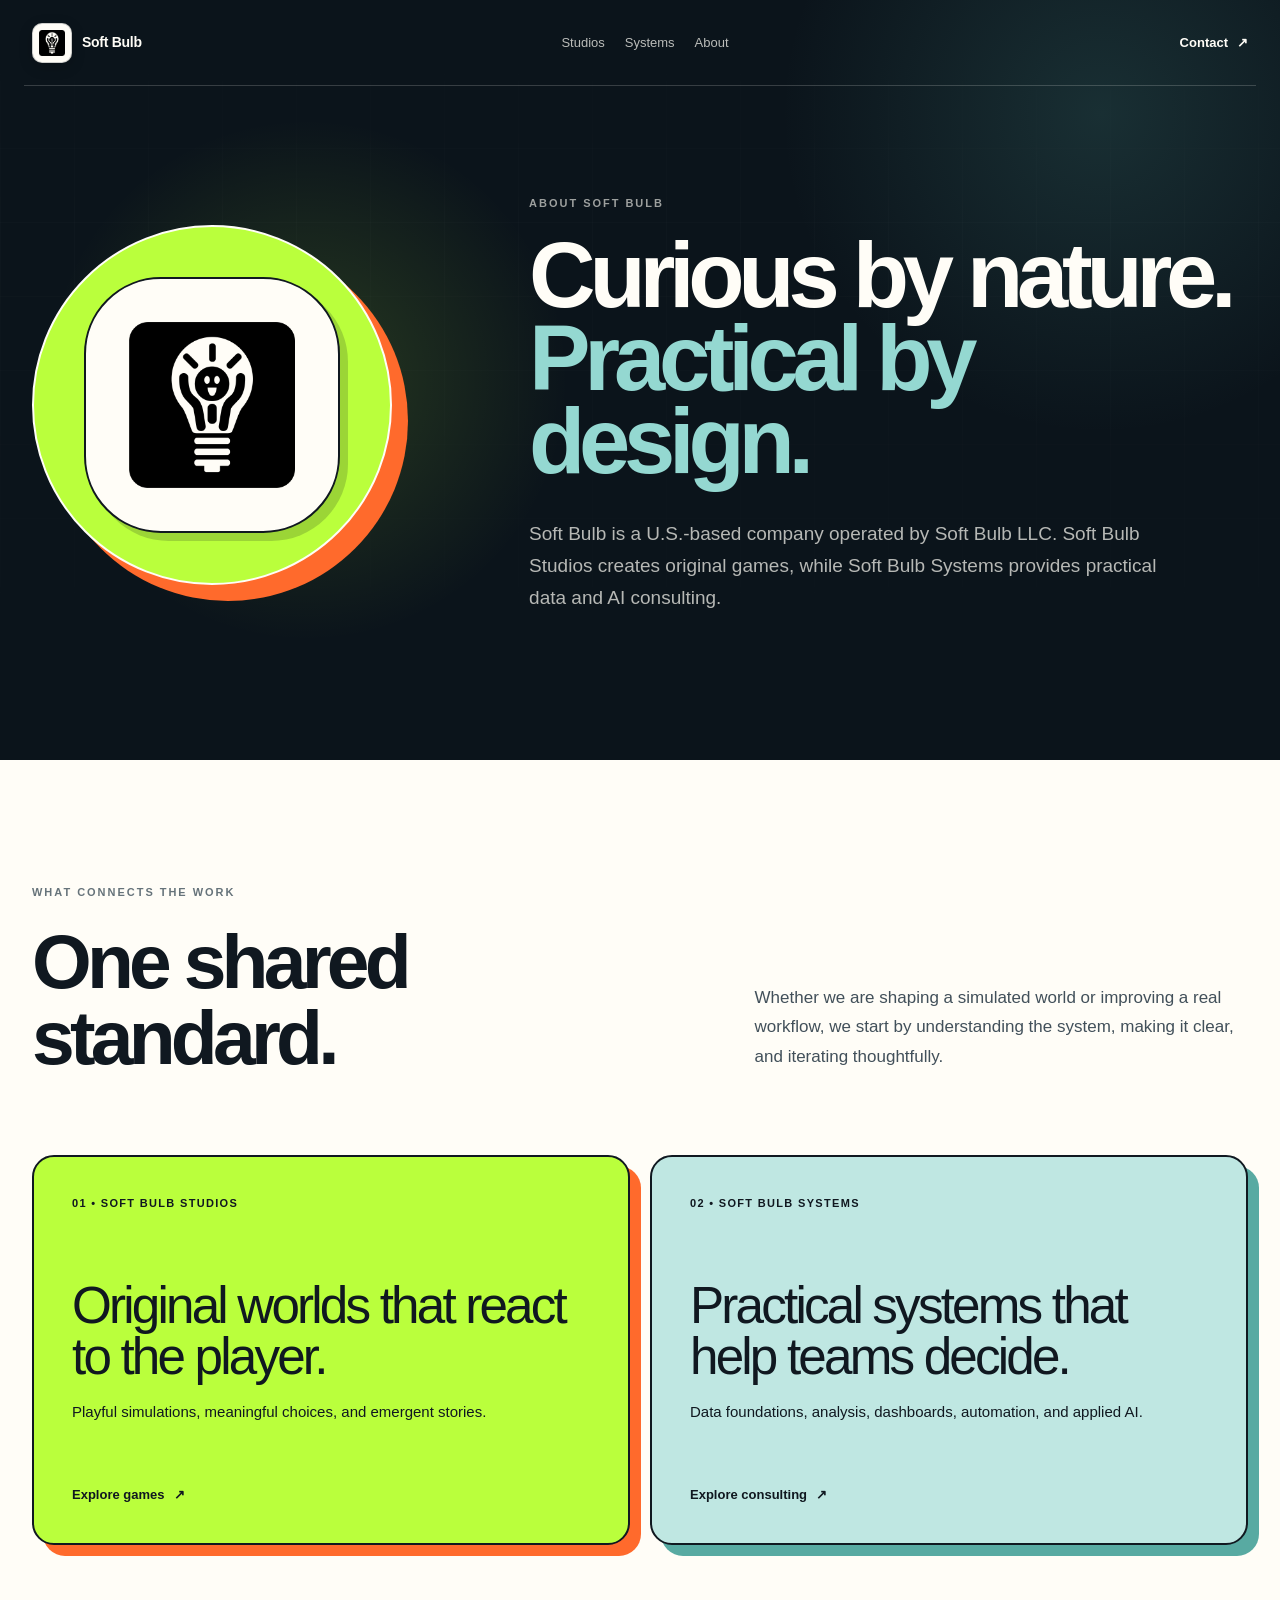
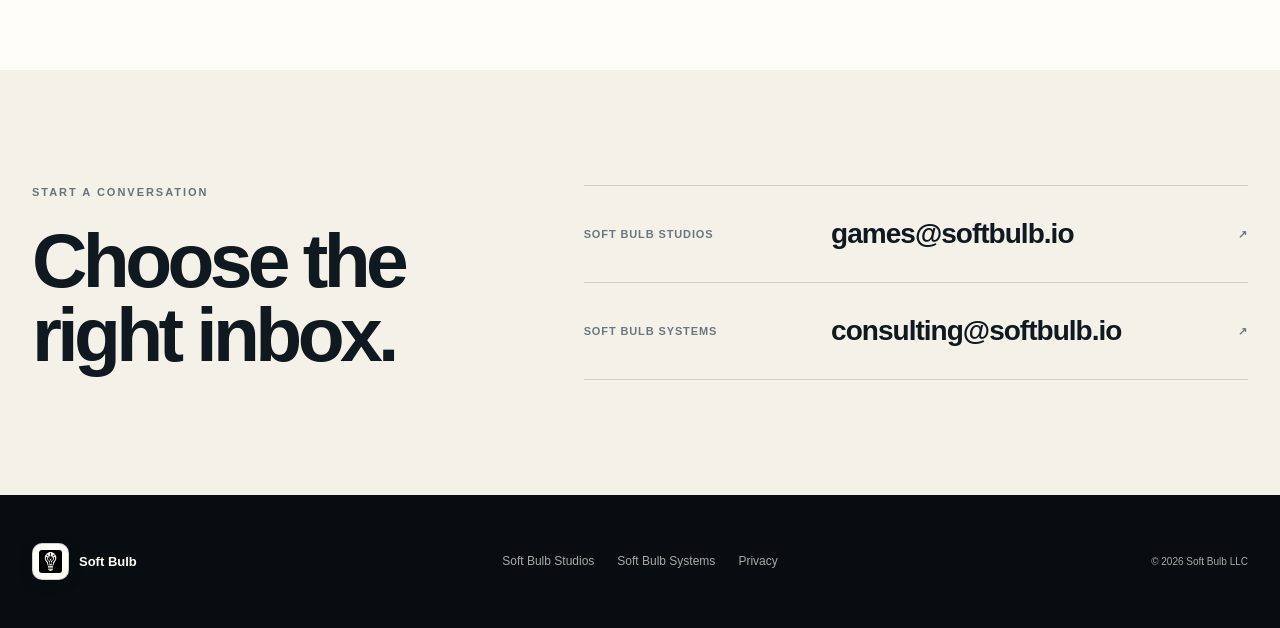
==== about/index.html @ 1a25f5db "Add files via upload separated tabs." ====
<!DOCTYPE html><html lang="en"><head><meta charSet="utf-8"/><meta name="viewport" content="width=device-width, initial-scale=1"/><link rel="preload" href="/images/soft-bulb-logo-transparent.png" as="image"/><link rel="stylesheet" href="/assets/index-C-VP_wmj.css" data-rsc-css-href="/assets/index-C-VP_wmj.css"/><title>About | Soft Bulb</title><meta name="description" content="Learn about Soft Bulb, the U.S.-based company behind Soft Bulb Studios and Soft Bulb Systems."/><meta property="og:title" content="Soft Bulb | Studios &amp; Systems"/><meta property="og:description" content="Choose Soft Bulb Studios for original games or Soft Bulb Systems for practical data, automation, dashboard, and AI consulting."/><meta property="og:type" content="website"/><meta property="og:image" content="https://softbulb.io/og.png"/><meta property="og:image:width" content="1792"/><meta property="og:image:height" content="928"/><meta property="og:image:alt" content="Soft Bulb — Studios and Systems."/><meta name="twitter:card" content="summary_large_image"/><meta name="twitter:title" content="Soft Bulb | Studios &amp; Systems"/><meta name="twitter:description" content="Choose Soft Bulb Studios for original games or Soft Bulb Systems for practical data, automation, dashboard, and AI consulting."/><meta name="twitter:image" content="https://softbulb.io/og.png"/><link rel="shortcut icon" href="https://softbulb.io/images/soft-bulb-logo-transparent.png"/><link rel="icon" href="https://softbulb.io/images/soft-bulb-logo-transparent.png"/>
<link rel="preload" href="/workspace/sites/soft-bulb-studios/.vinext/fonts/geist-8ac0455e797f/geist-ff2310f5.woff2" as="font" type="font/woff2" crossorigin />
<link rel="preload" href="/workspace/sites/soft-bulb-studios/.vinext/fonts/geist-8ac0455e797f/geist-875ccdd4.woff2" as="font" type="font/woff2" crossorigin />
<link rel="preload" href="/workspace/sites/soft-bulb-studios/.vinext/fonts/geist-8ac0455e797f/geist-52306abf.woff2" as="font" type="font/woff2" crossorigin />
<link rel="preload" href="/workspace/sites/soft-bulb-studios/.vinext/fonts/geist-8ac0455e797f/geist-001175b1.woff2" as="font" type="font/woff2" crossorigin />
<link rel="preload" href="/workspace/sites/soft-bulb-studios/.vinext/fonts/geist-8ac0455e797f/geist-98bbbccb.woff2" as="font" type="font/woff2" crossorigin />
<link rel="preload" href="/workspace/sites/soft-bulb-studios/.vinext/fonts/geist-mono-00e989178794/geist-mono-f6b33328.woff2" as="font" type="font/woff2" crossorigin />
<link rel="preload" href="/workspace/sites/soft-bulb-studios/.vinext/fonts/geist-mono-00e989178794/geist-mono-44e03052.woff2" as="font" type="font/woff2" crossorigin />
<link rel="preload" href="/workspace/sites/soft-bulb-studios/.vinext/fonts/geist-mono-00e989178794/geist-mono-0638449e.woff2" as="font" type="font/woff2" crossorigin />
<link rel="preload" href="/workspace/sites/soft-bulb-studios/.vinext/fonts/geist-mono-00e989178794/geist-mono-971fb274.woff2" as="font" type="font/woff2" crossorigin />
<link rel="preload" href="/workspace/sites/soft-bulb-studios/.vinext/fonts/geist-mono-00e989178794/geist-mono-44745446.woff2" as="font" type="font/woff2" crossorigin />
<link rel="preload" href="/workspace/sites/soft-bulb-studios/.vinext/fonts/geist-mono-00e989178794/geist-mono-013b2f2f.woff2" as="font" type="font/woff2" crossorigin />
<style data-vinext-fonts>/* cyrillic-ext */
@font-face {
  font-family: 'Geist';
  font-style: normal;
  font-weight: 100 900;
  font-display: swap;
  src: url(/workspace/sites/soft-bulb-studios/.vinext/fonts/geist-8ac0455e797f/geist-ff2310f5.woff2) format('woff2');
  unicode-range: U+0460-052F, U+1C80-1C8A, U+20B4, U+2DE0-2DFF, U+A640-A69F, U+FE2E-FE2F;
}
/* cyrillic */
@font-face {
  font-family: 'Geist';
  font-style: normal;
  font-weight: 100 900;
  font-display: swap;
  src: url(/workspace/sites/soft-bulb-studios/.vinext/fonts/geist-8ac0455e797f/geist-875ccdd4.woff2) format('woff2');
  unicode-range: U+0301, U+0400-045F, U+0490-0491, U+04B0-04B1, U+2116;
}
/* vietnamese */
@font-face {
  font-family: 'Geist';
  font-style: normal;
  font-weight: 100 900;
  font-display: swap;
  src: url(/workspace/sites/soft-bulb-studios/.vinext/fonts/geist-8ac0455e797f/geist-52306abf.woff2) format('woff2');
  unicode-range: U+0102-0103, U+0110-0111, U+0128-0129, U+0168-0169, U+01A0-01A1, U+01AF-01B0, U+0300-0301, U+0303-0304, U+0308-0309, U+0323, U+0329, U+1EA0-1EF9, U+20AB;
}
/* latin-ext */
@font-face {
  font-family: 'Geist';
  font-style: normal;
  font-weight: 100 900;
  font-display: swap;
  src: url(/workspace/sites/soft-bulb-studios/.vinext/fonts/geist-8ac0455e797f/geist-001175b1.woff2) format('woff2');
  unicode-range: U+0100-02BA, U+02BD-02C5, U+02C7-02CC, U+02CE-02D7, U+02DD-02FF, U+0304, U+0308, U+0329, U+1D00-1DBF, U+1E00-1E9F, U+1EF2-1EFF, U+2020, U+20A0-20AB, U+20AD-20C0, U+2113, U+2C60-2C7F, U+A720-A7FF;
}
/* latin */
@font-face {
  font-family: 'Geist';
  font-style: normal;
  font-weight: 100 900;
  font-display: swap;
  src: url(/workspace/sites/soft-bulb-studios/.vinext/fonts/geist-8ac0455e797f/geist-98bbbccb.woff2) format('woff2');
  unicode-range: U+0000-00FF, U+0131, U+0152-0153, U+02BB-02BC, U+02C6, U+02DA, U+02DC, U+0304, U+0308, U+0329, U+2000-206F, U+20AC, U+2122, U+2191, U+2193, U+2212, U+2215, U+FEFF, U+FFFD;
}

.__font_geist_0hl4wla { font-family: 'Geist', sans-serif; }

.__variable_geist_0hl4wla { --font-geist-sans: 'Geist', sans-serif; }

/* cyrillic-ext */
@font-face {
  font-family: 'Geist Mono';
  font-style: normal;
  font-weight: 100 900;
  font-display: swap;
  src: url(/workspace/sites/soft-bulb-studios/.vinext/fonts/geist-mono-00e989178794/geist-mono-f6b33328.woff2) format('woff2');
  unicode-range: U+0460-052F, U+1C80-1C8A, U+20B4, U+2DE0-2DFF, U+A640-A69F, U+FE2E-FE2F;
}
/* cyrillic */
@font-face {
  font-family: 'Geist Mono';
  font-style: normal;
  font-weight: 100 900;
  font-display: swap;
  src: url(/workspace/sites/soft-bulb-studios/.vinext/fonts/geist-mono-00e989178794/geist-mono-44e03052.woff2) format('woff2');
  unicode-range: U+0301, U+0400-045F, U+0490-0491, U+04B0-04B1, U+2116;
}
/* symbols2 */
@font-face {
  font-family: 'Geist Mono';
  font-style: normal;
  font-weight: 100 900;
  font-display: swap;
  src: url(/workspace/sites/soft-bulb-studios/.vinext/fonts/geist-mono-00e989178794/geist-mono-0638449e.woff2) format('woff2');
  unicode-range: U+2000-2001, U+2004-2008, U+200A, U+23B8-23BD, U+2500-259F;
}
/* vietnamese */
@font-face {
  font-family: 'Geist Mono';
  font-style: normal;
  font-weight: 100 900;
  font-display: swap;
  src: url(/workspace/sites/soft-bulb-studios/.vinext/fonts/geist-mono-00e989178794/geist-mono-971fb274.woff2) format('woff2');
  unicode-range: U+0102-0103, U+0110-0111, U+0128-0129, U+0168-0169, U+01A0-01A1, U+01AF-01B0, U+0300-0301, U+0303-0304, U+0308-0309, U+0323, U+0329, U+1EA0-1EF9, U+20AB;
}
/* latin-ext */
@font-face {
  font-family: 'Geist Mono';
  font-style: normal;
  font-weight: 100 900;
  font-display: swap;
  src: url(/workspace/sites/soft-bulb-studios/.vinext/fonts/geist-mono-00e989178794/geist-mono-44745446.woff2) format('woff2');
  unicode-range: U+0100-02BA, U+02BD-02C5, U+02C7-02CC, U+02CE-02D7, U+02DD-02FF, U+0304, U+0308, U+0329, U+1D00-1DBF, U+1E00-1E9F, U+1EF2-1EFF, U+2020, U+20A0-20AB, U+20AD-20C0, U+2113, U+2C60-2C7F, U+A720-A7FF;
}
/* latin */
@font-face {
  font-family: 'Geist Mono';
  font-style: normal;
  font-weight: 100 900;
  font-display: swap;
  src: url(/workspace/sites/soft-bulb-studios/.vinext/fonts/geist-mono-00e989178794/geist-mono-013b2f2f.woff2) format('woff2');
  unicode-range: U+0000-00FF, U+0131, U+0152-0153, U+02BB-02BC, U+02C6, U+02DA, U+02DC, U+0304, U+0308, U+0329, U+2000-206F, U+20AC, U+2122, U+2191, U+2193, U+2212, U+2215, U+FEFF, U+FFFD;
}

.__font_geist_mono_0kf6ujd { font-family: 'Geist Mono', sans-serif; }

.__variable_geist_mono_0kf6ujd { --font-geist-mono: 'Geist Mono', sans-serif; }
</style>
</head><body class="__variable_geist_0hl4wla __variable_geist_mono_0kf6ujd antialiased"><main class="about-page"><header class="site-header site-header-umbrella"><a class="brand" href="/" aria-label="Soft Bulb home"><span class="brand-lockup"><span class="brand-logo-tile brand-logo-umbrella" aria-hidden="true"><img class="brand-logo" src="/images/soft-bulb-logo-transparent.png" alt=""/></span><span>Soft Bulb</span></span></a><nav class="site-nav" aria-label="Soft Bulb navigation"><a href="/games">Studios</a><a href="/consulting">Systems</a><a href="/about">About</a></nav><a class="header-contact" href="mailto:contact@softbulb.io">Contact<span aria-hidden="true">↗</span></a></header><section class="about-page-hero"><div class="hero-grid" aria-hidden="true"></div><div class="page-shell about-page-hero-layout"><div class="about-page-mark"><div class="about-logo-plate"><img src="/images/soft-bulb-logo-transparent.png" alt="Soft Bulb logo"/></div></div><div><p class="eyebrow">About Soft Bulb</p><h1>Curious by nature.<br/><span>Practical by design.</span></h1><p>Soft Bulb is a U.S.-based company operated by Soft Bulb LLC. Soft Bulb Studios creates original games, while Soft Bulb Systems provides practical data and AI consulting.</p></div></div></section><section class="about-practices"><div class="page-shell"><p class="eyebrow eyebrow-dark">What connects the work</p><div class="about-practices-heading"><h2>One shared standard.</h2><p>Whether we are shaping a simulated world or improving a real workflow, we start by understanding the system, making it clear, and iterating thoughtfully.</p></div><div class="about-practice-grid"><a class="about-practice-card about-practice-games" href="/games"><span>01 • Soft Bulb Studios</span><h3>Original worlds that react to the player.</h3><p>Playful simulations, meaningful choices, and emergent stories.</p><strong>Explore games <span aria-hidden="true">↗</span></strong></a><a class="about-practice-card about-practice-consulting" href="/consulting"><span>02 • Soft Bulb Systems</span><h3>Practical systems that help teams decide.</h3><p>Data foundations, analysis, dashboards, automation, and applied AI.</p><strong>Explore consulting <span aria-hidden="true">↗</span></strong></a></div></div></section><section class="about-contact-section"><div class="page-shell about-contact-layout"><div><p class="eyebrow eyebrow-dark">Start a conversation</p><h2>Choose the right inbox.</h2></div><div class="about-contact-links"><a href="mailto:games@softbulb.io"><span>Soft Bulb Studios</span><strong>games@softbulb.io</strong><span aria-hidden="true">↗</span></a><a href="mailto:consulting@softbulb.io"><span>Soft Bulb Systems</span><strong>consulting@softbulb.io</strong><span aria-hidden="true">↗</span></a></div></div></section><footer class="site-footer site-footer-umbrella"><div class="page-shell footer-inner"><a href="/"><span class="brand-lockup brand-lockup-compact"><span class="brand-logo-tile brand-logo-umbrella" aria-hidden="true"><img class="brand-logo" src="/images/soft-bulb-logo-transparent.png" alt=""/></span><span>Soft Bulb</span></span></a><div class="footer-links"><a href="/games">Soft Bulb Studios</a><a href="/consulting">Soft Bulb Systems</a><a href="/privacy">Privacy</a></div><p>© 2026 Soft Bulb LLC</p></div></footer></main></body></html>
---- assets/index-C-VP_wmj.css ----
/*! tailwindcss v4.2.1 | MIT License | https://tailwindcss.com */
@layer theme{:root,:host{--font-sans:ui-sans-serif, system-ui, sans-serif, "Apple Color Emoji", "Segoe UI Emoji", "Segoe UI Symbol", "Noto Color Emoji";--font-mono:ui-monospace, SFMono-Regular, Menlo, Monaco, Consolas, "Liberation Mono", "Courier New", monospace;--spacing:.25rem;--default-font-family:var(--font-sans);--default-mono-font-family:var(--font-mono)}}@layer base{*,:after,:before,::backdrop{box-sizing:border-box;border:0 solid;margin:0;padding:0}::file-selector-button{box-sizing:border-box;border:0 solid;margin:0;padding:0}html,:host{-webkit-text-size-adjust:100%;tab-size:4;line-height:1.5;font-family:var(--default-font-family,ui-sans-serif, system-ui, sans-serif, "Apple Color Emoji", "Segoe UI Emoji", "Segoe UI Symbol", "Noto Color Emoji");font-feature-settings:var(--default-font-feature-settings,normal);font-variation-settings:var(--default-font-variation-settings,normal);-webkit-tap-highlight-color:transparent}hr{height:0;color:inherit;border-top-width:1px}abbr:where([title]){-webkit-text-decoration:underline dotted;text-decoration:underline dotted}h1,h2,h3,h4,h5,h6{font-size:inherit;font-weight:inherit}a{color:inherit;-webkit-text-decoration:inherit;-webkit-text-decoration:inherit;-webkit-text-decoration:inherit;-webkit-text-decoration:inherit;text-decoration:inherit}b,strong{font-weight:bolder}code,kbd,samp,pre{font-family:var(--default-mono-font-family,ui-monospace, SFMono-Regular, Menlo, Monaco, Consolas, "Liberation Mono", "Courier New", monospace);font-feature-settings:var(--default-mono-font-feature-settings,normal);font-variation-settings:var(--default-mono-font-variation-settings,normal);font-size:1em}small{font-size:80%}sub,sup{vertical-align:baseline;font-size:75%;line-height:0;position:relative}sub{bottom:-.25em}sup{top:-.5em}table{text-indent:0;border-color:inherit;border-collapse:collapse}:-moz-focusring{outline:auto}progress{vertical-align:baseline}summary{display:list-item}ol,ul,menu{list-style:none}img,svg,video,canvas,audio,iframe,embed,object{vertical-align:middle;display:block}img,video{max-width:100%;height:auto}button,input,select,optgroup,textarea{font:inherit;font-feature-settings:inherit;font-variation-settings:inherit;letter-spacing:inherit;color:inherit;opacity:1;background-color:#0000;border-radius:0}::file-selector-button{font:inherit;font-feature-settings:inherit;font-variation-settings:inherit;letter-spacing:inherit;color:inherit;opacity:1;background-color:#0000;border-radius:0}:where(select:is([multiple],[size])) optgroup{font-weight:bolder}:where(select:is([multiple],[size])) optgroup option{padding-inline-start:20px}::file-selector-button{margin-inline-end:4px}::placeholder{opacity:1}@supports (not ((-webkit-appearance:-apple-pay-button))) or (contain-intrinsic-size:1px){::placeholder{color:currentColor}@supports (color:color-mix(in lab, red, red)){::placeholder{color:color-mix(in oklab, currentcolor 50%, transparent)}}}textarea{resize:vertical}::-webkit-search-decoration{-webkit-appearance:none}::-webkit-date-and-time-value{min-height:1lh;text-align:inherit}::-webkit-datetime-edit{display:inline-flex}::-webkit-datetime-edit-fields-wrapper{padding:0}::-webkit-datetime-edit{padding-block:0}::-webkit-datetime-edit-year-field{padding-block:0}::-webkit-datetime-edit-month-field{padding-block:0}::-webkit-datetime-edit-day-field{padding-block:0}::-webkit-datetime-edit-hour-field{padding-block:0}::-webkit-datetime-edit-minute-field{padding-block:0}::-webkit-datetime-edit-second-field{padding-block:0}::-webkit-datetime-edit-millisecond-field{padding-block:0}::-webkit-datetime-edit-meridiem-field{padding-block:0}::-webkit-calendar-picker-indicator{line-height:1}:-moz-ui-invalid{box-shadow:none}button,input:where([type=button],[type=reset],[type=submit]){appearance:button}::file-selector-button{appearance:button}::-webkit-inner-spin-button{height:auto}::-webkit-outer-spin-button{height:auto}[hidden]:where(:not([hidden=until-found])){display:none!important}}@layer components;@layer utilities{.visible{visibility:visible}.relative{position:relative}.start{inset-inline-start:var(--spacing)}.table{display:table}.antialiased{-webkit-font-smoothing:antialiased;-moz-osx-font-smoothing:grayscale}}:root{--ink:#101820;--ink-soft:#42505a;--night:#0b141b;--night-soft:#12222c;--paper:#f4f1e8;--paper-deep:#e8e2d5;--cream:#fffdf7;--lime:#baff3c;--lime-soft:#d9ff89;--orange:#ff6a2c;--orange-soft:#ffaf5c;--teal:#58aaa2;--line:#10182029}*{box-sizing:border-box}html{scroll-behavior:smooth}body{background:var(--paper);color:var(--ink);font-family:var(--font-geist-sans), Arial, Helvetica, sans-serif;text-rendering:optimizelegibility;margin:0}a{color:inherit;text-decoration:none}img{max-width:100%;display:block}a:focus-visible{outline:3px solid var(--orange);outline-offset:5px}.page-shell{width:min(1240px,100% - 64px);margin-inline:auto}.eyebrow{color:#fffdf799;letter-spacing:.18em;text-transform:uppercase;margin:0 0 24px;font-size:11px;font-weight:750;line-height:1.4}.eyebrow-dark{color:#66737a}.eyebrow-game{color:#1018209e}.brand-lockup{white-space:nowrap;align-items:center;gap:10px;display:inline-flex}.brand-logo-tile,.subpage-logo-tile{background:var(--cream);border:1px solid #10182033;border-radius:10px;flex:none;place-items:center;display:grid}.brand-logo-tile{width:40px;height:40px;padding:6px;box-shadow:0 4px 14px #0000002e}.brand-logo{object-fit:contain;width:100%;height:100%}.brand-lockup-compact .brand-logo-tile{width:37px;height:37px}.site-header{z-index:30;width:min(1360px,100% - 48px);min-height:86px;color:var(--cream);border-bottom:1px solid #fffdf72e;grid-template-columns:1fr auto 1fr;align-items:center;padding:0 8px;display:grid;position:absolute;top:0;left:50%;transform:translate(-50%)}.brand{letter-spacing:-.02em;width:fit-content;font-size:14px;font-weight:680}.site-nav{color:#fffdf7b8;align-items:center;gap:10px;font-size:13px;display:flex}.site-nav>a:not(.nav-practice){margin-left:10px}.site-nav .nav-practice{color:var(--cream);letter-spacing:.08em;text-transform:uppercase;border:1px solid #fffdf738;border-radius:999px;padding:8px 12px;font-size:11px;font-weight:780}.site-nav .nav-games{color:var(--ink);background:var(--lime);border-color:var(--lime)}.site-nav .nav-consulting{background:var(--teal);border-color:var(--teal)}.nav-divider{background:#fffdf733;width:1px;height:22px;margin:0 3px}.site-nav a,.footer-links a{transition:color .18s}.site-nav a:hover,.footer-links a:hover{color:var(--lime)}.header-contact{justify-self:end;align-items:center;gap:9px;font-size:13px;font-weight:700;display:inline-flex}.hero{background:radial-gradient(circle at 82% 28%, #58aaa233, transparent 28%), radial-gradient(circle at 14% 82%, #ff6a2c1f, transparent 30%), var(--night);min-height:880px;color:var(--cream);position:relative;overflow:hidden}.hero-grid,.portfolio-backdrop{opacity:.16;background-image:linear-gradient(#ffffff17 1px,#0000 1px),linear-gradient(90deg,#ffffff17 1px,#0000 1px);background-size:74px 74px;position:absolute;inset:0;-webkit-mask-image:linear-gradient(#0000 3%,#000 30%,#0000 96%);mask-image:linear-gradient(#0000 3%,#000 30%,#0000 96%)}.hero-orb{border-radius:999px;position:absolute}.hero-orb-one{border:1px solid #baff3c3d;width:410px;height:410px;top:145px;right:-60px;box-shadow:inset 0 0 100px #baff3c09}.hero-orb-two{background:var(--orange);width:13px;height:13px;bottom:92px;right:38%;box-shadow:0 0 35px #ff6a2ccc}.hero-content{z-index:2;grid-template-columns:minmax(0,1.1fr) minmax(360px,.72fr);align-items:center;gap:80px;min-height:810px;padding-top:112px;padding-bottom:70px;display:grid;position:relative}.hero-copy{padding-top:18px}.hero h1{letter-spacing:-.068em;max-width:820px;margin:0;font-size:clamp(66px,7.2vw,108px);font-weight:520;line-height:.89}.hero h1 span{color:var(--lime-soft)}.hero-lead{color:#fffdf7b3;max-width:620px;margin:40px 0 0;font-size:clamp(17px,1.5vw,21px);line-height:1.6}.hero-actions,.game-actions{align-items:center;gap:15px;margin-top:34px;display:flex}.button{border:1px solid #0000;border-radius:999px;justify-content:center;align-items:center;gap:10px;width:fit-content;min-height:52px;padding:0 22px;font-size:13px;font-weight:760;transition:transform .18s,background .18s,color .18s;display:inline-flex}.button:hover{transform:translateY(-2px)}.button-lime{background:var(--lime);color:#13200c}.button-lime:hover{background:#ceff71}.button-ghost{color:var(--cream);border-color:#fffdf747}.button-ghost:hover{background:#ffffff14}.button-dark{background:var(--ink);color:var(--cream)}.button-dark:hover{background:#27343e}.hero-worlds{gap:14px;display:grid;position:relative}.practice-chooser{color:#fffdf77a;font-family:var(--font-geist-mono), monospace;letter-spacing:.14em;text-transform:uppercase;margin:0 0 2px;font-size:10px}.hero-world{border-radius:22px;transition:transform .22s;display:flex;position:relative;overflow:hidden}.hero-world:hover{transform:translateY(-4px)rotate(0)}.hero-world-games{background:#333d40;border:2px solid #baff3cb8;flex-direction:column;justify-content:flex-end;align-items:flex-start;min-height:286px;padding:20px;transform:rotate(1.4deg);box-shadow:14px 14px #baff3c1f}.hero-world-games:after{content:"";background:linear-gradient(#0000 40%,#05090ad9);position:absolute;inset:0}.hero-world-games img{object-fit:cover;width:100%;height:100%;position:absolute;inset:0}.hero-world-games strong{z-index:2;max-width:280px;color:var(--cream);letter-spacing:-.035em;margin-bottom:5px;font-size:22px;line-height:1.08;position:relative}.world-label{z-index:2;color:var(--ink);background:var(--lime);letter-spacing:.14em;text-transform:uppercase;border-radius:999px;padding:8px 12px;font-size:10px;font-weight:850;position:absolute;top:17px;left:17px}.world-note{z-index:2;color:#fffdf7c7;max-width:300px;font-size:13px;line-height:1.45;position:relative}.hero-world-consulting{-webkit-backdrop-filter:blur(10px);backdrop-filter:blur(10px);background:#fffdf712;border:1px solid #fffdf72b;flex-direction:column;justify-content:flex-end;min-height:210px;padding:26px;transform:rotate(-1deg)}.hero-world-consulting .world-label{color:var(--cream);background:var(--teal)}.hero-world-consulting strong{z-index:2;color:var(--cream);letter-spacing:-.04em;margin-bottom:6px;font-size:24px;position:relative}.signal-chart{opacity:.28;align-items:flex-end;gap:9px;display:flex;position:absolute;inset:55px 22px 24px}.signal-chart i{background:var(--teal);border-radius:7px 7px 0 0;flex:1;height:42%}.signal-chart i:nth-child(2){height:68%}.signal-chart i:nth-child(3){height:52%}.signal-chart i:nth-child(4){height:83%}.signal-chart i:nth-child(5){height:100%}.hero-footer{z-index:2;color:#fffdf761;font-family:var(--font-geist-mono), monospace;letter-spacing:.12em;text-transform:uppercase;justify-content:space-between;font-size:10px;display:flex;position:absolute;bottom:28px;left:50%;transform:translate(-50%)}.practice-banner{z-index:2;font-family:var(--font-geist-mono), monospace;border-top:1px solid;border-bottom:1px solid;grid-template-columns:.45fr 1fr auto;align-items:center;gap:32px;margin-bottom:76px;padding:20px 0;display:grid;position:relative}.practice-banner>span{letter-spacing:.12em;text-transform:uppercase;font-size:10px}.practice-banner>span:last-child{text-align:right}.practice-banner strong{font-family:var(--font-geist-sans), Arial, Helvetica, sans-serif;letter-spacing:-.025em;font-size:19px}.practice-banner-games{color:#101820b8}.practice-banner-consulting{color:#54656d;border-color:#54656d61}.games-section{color:var(--ink);background:var(--lime);border-top:10px solid var(--ink);padding:130px 0 155px;scroll-margin-top:0;position:relative;overflow:hidden}.games-dots{opacity:.18;background-image:radial-gradient(var(--ink) 2px, transparent 2px);background-size:22px 22px;border-radius:50%;width:470px;height:470px;position:absolute;top:-130px;right:-110px;transform:rotate(16deg)}.games-heading{z-index:2;grid-template-columns:1.15fr .65fr;align-items:end;gap:90px;margin-bottom:74px;display:grid;position:relative}.games-heading h2,.consulting-intro h2,.portfolio-intro h2,.about-copy h2,.contact-inner h2{letter-spacing:-.062em;margin:0;font-size:clamp(48px,6vw,82px);font-weight:570;line-height:.98}.games-heading h2{letter-spacing:-.07em;font-weight:870;line-height:.9}.games-heading>p{color:#101820b8;max-width:500px;margin:0 0 5px;font-size:18px;line-height:1.65}.game-showcase{z-index:2;grid-template-columns:minmax(0,1.12fr) minmax(350px,.88fr);align-items:center;gap:96px;display:grid;position:relative}.game-art-column{min-height:570px;position:relative}.game-art-main{border:5px solid var(--ink);box-shadow:18px 18px 0 var(--orange);background:#333d40;border-radius:24px;position:absolute;top:32px;left:0;right:40px;overflow:hidden;transform:rotate(-1.4deg)}.game-art-main img{aspect-ratio:616/353;object-fit:cover;width:100%}.art-badge{color:var(--cream);background:var(--ink);letter-spacing:.12em;text-transform:uppercase;border-radius:999px;padding:10px 13px;font-size:10px;font-weight:800;position:absolute;bottom:16px;right:18px}.game-art-poster{z-index:2;border:5px solid var(--ink);border-radius:18px;width:212px;position:absolute;bottom:0;right:-8px;transform:rotate(5deg);box-shadow:12px 12px #1018203d}.game-art-sticker{z-index:3;background:var(--cream);border:4px solid var(--ink);border-radius:14px;width:190px;padding:10px 13px;position:absolute;bottom:36px;left:22px;transform:rotate(-6deg)}.game-details{max-width:520px}.kicker{letter-spacing:.14em;text-transform:uppercase;margin:0 0 18px;font-size:11px;font-weight:850}.game-details h3{letter-spacing:-.065em;margin:0;font-size:clamp(42px,5vw,68px);font-weight:900;line-height:.92}.game-pitch{color:#101820c2;margin:28px 0;font-size:17px;line-height:1.65}.game-tags{flex-wrap:wrap;gap:8px;display:flex}.game-tags span{background:#fffdf77a;border:1px solid #1018203d;border-radius:999px;padding:8px 12px;font-size:11px;font-weight:750}.text-link{border-bottom:1px solid;align-items:center;gap:9px;width:fit-content;padding-bottom:5px;font-size:13px;font-weight:760;display:inline-flex}.text-link-light{color:#fffdf7db}.text-link-dark{color:var(--ink)}.game-status{color:#10182094;max-width:430px;margin:24px 0 0;font-size:12px;line-height:1.55}.consulting-section{background:var(--paper);border-top:10px solid var(--teal);padding:140px 0;scroll-margin-top:0}.consulting-intro{grid-template-columns:.52fr 1.48fr;gap:70px;padding-bottom:80px;display:grid}.consulting-intro>div{grid-template-columns:1.15fr .85fr;align-items:end;gap:70px;display:grid}.consulting-intro>div>p{max-width:480px;color:var(--ink-soft);margin:0 0 5px;font-size:17px;line-height:1.7}.service-list{border-top:1px solid var(--line)}.service-row{border-bottom:1px solid var(--line);grid-template-columns:72px .8fr 1.2fr;align-items:start;gap:36px;padding:34px 0;display:grid}.service-number{color:#7c888d;font-family:var(--font-geist-mono), monospace;font-size:11px}.service-row h3{letter-spacing:-.035em;margin:0;font-size:22px;font-weight:690}.service-row p{max-width:620px;color:var(--ink-soft);margin:0;font-size:15px;line-height:1.72}.consulting-cta{background:var(--paper-deep);border-radius:18px;justify-content:space-between;align-items:center;gap:30px;margin-top:62px;padding:34px 38px;display:flex}.consulting-cta>div{align-items:center;gap:18px;display:flex}.consulting-cta p{letter-spacing:-.02em;margin:0;font-size:17px;font-weight:620}.consulting-pulse{background:var(--teal);border-radius:50%;flex:none;width:13px;height:13px;box-shadow:0 0 0 8px #58aaa224}.portfolio-section{color:var(--cream);background:radial-gradient(circle at 76% 26%, #baff3c1f, transparent 28%), var(--night);padding:140px 0;position:relative;overflow:hidden}.portfolio-backdrop{opacity:.1}.portfolio-layout{z-index:2;grid-template-columns:.85fr 1.15fr;align-items:start;gap:100px;display:grid;position:relative}.portfolio-intro{position:sticky;top:48px}.portfolio-intro h2{font-size:clamp(46px,5vw,72px)}.portfolio-intro>p:not(.eyebrow){color:#fffdf7a8;max-width:520px;margin:30px 0;font-size:17px;line-height:1.72}.portfolio-proof{background:#fffdf70f;border:1px solid #fffdf729;border-radius:22px;overflow:hidden}.portfolio-proof>img{aspect-ratio:460/215;object-fit:cover;border-bottom:1px solid #fffdf729;width:100%}.proof-list{padding:0 30px}.proof-list article{border-bottom:1px solid #fffdf721;grid-template-columns:42px 1fr;gap:18px;padding:28px 0;display:grid}.proof-list article:last-child{border-bottom:0}.proof-list article>span{color:var(--lime);font-family:var(--font-geist-mono), monospace;font-size:10px}.proof-list h3{letter-spacing:-.03em;margin:-4px 0 8px;font-size:21px}.proof-list p{color:#fffdf794;margin:0;font-size:14px;line-height:1.65}.about-section{background:var(--cream);padding:135px 0}.about-layout{grid-template-columns:.7fr 1.3fr;align-items:center;gap:120px;display:grid}.about-mark{aspect-ratio:1;background:var(--lime);border:2px solid var(--ink);width:min(100%,390px);box-shadow:16px 16px 0 var(--orange-soft);border-radius:50%;place-items:center;display:grid}.about-mark img{object-fit:contain;width:100%;height:100%}.about-logo-plate{aspect-ratio:1;background:var(--cream);border:2px solid var(--ink);border-radius:30%;place-items:center;width:72%;padding:12%;display:grid;box-shadow:8px 8px #1018202e}.about-copy h2{max-width:780px}.about-copy>p:not(.eyebrow){max-width:720px;color:var(--ink-soft);margin:27px 0 0;font-size:17px;line-height:1.75}.contact-section{color:var(--cream);background:var(--orange);padding:110px 0 105px}.contact-inner{grid-template-columns:.45fr 1.2fr .75fr;align-items:end;gap:50px;display:grid}.contact-inner .eyebrow{color:#1018209e}.contact-inner h2{color:var(--ink);font-size:clamp(44px,5vw,72px);font-weight:770}.contact-inner>a{color:var(--ink);letter-spacing:-.035em;border-bottom:2px solid var(--ink);justify-content:space-between;align-items:center;gap:20px;padding-bottom:12px;font-size:clamp(18px,2vw,27px);font-weight:720;display:flex}.site-footer{color:#fffdf7a6;background:#070d11;padding:48px 0}.footer-inner{grid-template-columns:1fr auto 1fr;align-items:center;gap:32px;display:grid}.footer-inner .brand-lockup{color:var(--cream);font-size:13px;font-weight:700}.footer-links{gap:23px;font-size:12px;display:flex}.site-footer p{justify-self:end;margin:0;font-size:10px}.subpage{background:var(--paper);min-height:100vh}.subpage-header,.subpage-footer{justify-content:space-between;align-items:center;display:flex}.subpage-header{border-bottom:1px solid var(--line);min-height:86px;font-size:12px}.subpage-brand{align-items:center;gap:10px;font-weight:720;display:inline-flex}.subpage-logo{object-fit:contain;width:100%;height:100%}.subpage-logo-tile{border-radius:9px;width:38px;height:38px;padding:6px}.subpage-header>a:last-child,.subpage-footer a{border-bottom:1px solid;padding-bottom:3px}.subpage-content{max-width:920px;padding-top:110px;padding-bottom:120px}.subpage-content h1{letter-spacing:-.06em;max-width:900px;margin:0;font-size:clamp(52px,7vw,92px);font-weight:550;line-height:.98}.subpage-lead{max-width:700px;color:var(--ink-soft);margin:36px 0;font-size:20px;line-height:1.65}.subpage-email{letter-spacing:-.045em;border-bottom:2px solid var(--ink);justify-content:space-between;align-items:center;gap:20px;margin:56px 0 100px;padding:20px 0 13px;font-size:clamp(25px,4vw,44px);display:flex}.subpage-section{border-top:1px solid var(--line);grid-template-columns:.6fr 1.4fr;gap:50px;padding:35px 0;display:grid}.subpage-section h2{letter-spacing:-.02em;margin:0;font-size:17px;font-weight:720}.subpage-section p{color:#536068;margin:0;font-size:15px;line-height:1.75}.subpage-section .text-link{grid-column:2;margin-top:-20px}.privacy-content{max-width:980px}.policy-date{color:#7a858a;font-family:var(--font-geist-mono), monospace;letter-spacing:.06em;text-transform:uppercase;margin:0 0 80px;font-size:11px}.privacy-content .subpage-section{grid-template-columns:.7fr 1.3fr}.subpage-footer{color:#69757b;border-top:1px solid var(--line);min-height:110px;font-size:11px}@media (width<=1080px){.hero-content{grid-template-columns:1fr 380px;gap:46px}.hero h1{font-size:clamp(60px,7.4vw,86px)}.games-heading,.game-showcase,.portfolio-layout,.about-layout{gap:60px}.consulting-intro{grid-template-columns:1fr;gap:12px}.consulting-intro>div{grid-template-columns:1.15fr .85fr}.contact-inner{grid-template-columns:1fr 1.3fr}.contact-inner .eyebrow{grid-column:1/-1}}@media (width<=860px){.site-header{grid-template-columns:1fr auto}.site-nav{display:none}.hero{min-height:auto}.hero-content{grid-template-columns:1fr;min-height:auto;padding-top:150px;padding-bottom:120px}.hero-copy{max-width:760px}.hero-worlds{grid-template-columns:1.1fr .9fr;align-items:stretch}.hero-world-games,.hero-world-consulting{min-height:260px}.games-heading,.game-showcase,.portfolio-layout,.about-layout{grid-template-columns:1fr}.games-heading{gap:30px}.game-art-column{width:min(100%,700px);min-height:590px}.game-details{max-width:720px}.portfolio-intro{position:static}.about-mark{width:280px}.footer-inner{grid-template-columns:1fr auto}.site-footer p{grid-column:1/-1;justify-self:start}}@media (width<=700px){.page-shell{width:min(100% - 36px,1240px)}.site-header{width:calc(100% - 28px);min-height:74px}.brand,.header-contact{font-size:12px}.brand-logo{width:100%;height:100%}.brand-logo-tile{width:35px;height:35px}.hero-content{gap:65px;padding-top:126px;padding-bottom:104px}.hero h1{font-size:clamp(52px,15vw,72px);line-height:.92}.hero-lead{margin-top:30px;font-size:17px}.hero-actions,.game-actions{flex-direction:column;align-items:flex-start}.hero-worlds{grid-template-columns:1fr}.hero-world-games{min-height:270px}.hero-world-consulting{min-height:210px}.hero-footer{display:none}.games-section,.consulting-section,.portfolio-section,.about-section{padding:88px 0}.practice-banner{grid-template-columns:1fr;gap:9px;margin-bottom:50px;padding:17px 0}.practice-banner>span:last-child{text-align:left}.games-heading{margin-bottom:48px}.games-heading h2,.consulting-intro h2,.portfolio-intro h2,.about-copy h2,.contact-inner h2{font-size:44px}.games-heading>p{font-size:16px}.game-showcase{gap:58px}.game-art-column{min-height:410px}.game-art-main{box-shadow:11px 11px 0 var(--orange);border-width:4px;top:18px;right:22px}.game-art-poster{border-width:4px;width:145px;right:0}.game-art-sticker{border-width:3px;width:135px;bottom:18px;left:8px}.game-details h3{font-size:48px}.consulting-intro{padding-bottom:50px}.consulting-intro>div{grid-template-columns:1fr;gap:26px}.service-row{grid-template-columns:38px 1fr;gap:20px}.service-row p{grid-column:2}.consulting-cta{flex-direction:column;align-items:flex-start;padding:28px}.portfolio-layout{gap:52px}.proof-list{padding:0 20px}.about-layout{gap:60px}.about-mark{width:210px;box-shadow:10px 10px 0 var(--orange-soft)}.contact-section{padding:86px 0}.contact-inner{grid-template-columns:1fr;gap:30px}.contact-inner .eyebrow{grid-column:auto}.footer-inner{grid-template-columns:1fr}.footer-links{flex-wrap:wrap}.site-footer p{grid-column:auto}.subpage-header{min-height:74px}.subpage-content{padding-top:78px;padding-bottom:80px}.subpage-content h1{font-size:50px}.subpage-lead{font-size:17px}.subpage-email{margin:45px 0 72px;font-size:21px}.subpage-section,.privacy-content .subpage-section{grid-template-columns:1fr;gap:15px;padding:28px 0}.subpage-section .text-link{grid-column:auto;margin-top:8px}.subpage-footer{flex-direction:column;justify-content:center;align-items:flex-start;gap:12px;min-height:100px}}@media (prefers-reduced-motion:reduce){html{scroll-behavior:auto}*,:before,:after{transition-duration:.01ms!important}}.brand-logo-studios{box-shadow:4px 4px #ff6a2cb8}.brand-logo-systems{border-color:#58aaa2d1;box-shadow:4px 4px #58aaa275}.site-header-systems{border-bottom-color:#8bd4cd4d}.site-nav .practice-switch{color:#fffdf785;letter-spacing:.04em;font-size:11px}#game,#studio,#services,#process,#portfolio{scroll-margin-top:86px}.gateway-page{min-height:100svh;color:var(--cream);background:radial-gradient(circle at 12% 90%, #ff6a2c24, transparent 26%), radial-gradient(circle at 88% 12%, #58aaa233, transparent 28%), var(--night);position:relative;overflow:hidden}.gateway-grid{opacity:.15;background-image:linear-gradient(#ffffff17 1px,#0000 1px),linear-gradient(90deg,#ffffff17 1px,#0000 1px);background-size:74px 74px;position:absolute;inset:0;-webkit-mask-image:linear-gradient(#0000,#000 24%,#0000 96%);mask-image:linear-gradient(#0000,#000 24%,#0000 96%)}.gateway-orb{pointer-events:none;border-radius:50%;position:absolute}.gateway-orb-one{border:1px solid #58aaa247;width:430px;height:430px;top:-150px;right:-130px}.gateway-orb-two{border:1px solid #baff3c33;width:470px;height:470px;bottom:-190px;left:-170px}.gateway-shell{z-index:2;grid-template-rows:auto auto 1fr auto;width:min(1360px,100% - 48px);min-height:100svh;margin-inline:auto;padding:22px 8px 24px;display:grid;position:relative}.gateway-header{border-bottom:1px solid #fffdf72e;justify-content:space-between;align-items:center;min-height:66px;display:flex}.gateway-header>a:first-child{font-size:14px;font-weight:720}.gateway-header>a:last-child{color:#fffdf7ad;border-bottom:1px solid #fffdf761;font-size:12px}.gateway-intro{grid-template-columns:1.25fr .75fr;align-items:end;gap:80px;padding:52px 8px 36px;display:grid}.gateway-intro .eyebrow{grid-column:1/-1;margin-bottom:-42px}.gateway-intro h1{letter-spacing:-.065em;margin:0;font-size:clamp(54px,6.2vw,92px);font-weight:560;line-height:.92}.gateway-intro>p:last-child{color:#fffdf7a3;max-width:460px;margin:0 0 6px;font-size:17px;line-height:1.65}.gateway-choices{grid-template-columns:1fr 1fr;align-self:stretch;gap:20px;padding:10px 8px 44px;display:grid}.gateway-choice{min-height:360px;color:var(--ink);border:2px solid var(--ink);border-radius:22px;flex-direction:column;justify-content:space-between;padding:30px;transition:transform .19s,box-shadow .19s;display:flex;position:relative;overflow:hidden}.gateway-choice:hover{transform:translateY(-5px)}.gateway-choice:focus-visible{outline-color:var(--cream)}.gateway-choice-studios{background:var(--lime);box-shadow:11px 11px 0 var(--orange)}.gateway-choice-systems{box-shadow:11px 11px 0 var(--teal);background:#bfe7e2}.gateway-choice-number{z-index:2;font-family:var(--font-geist-mono), monospace;letter-spacing:.13em;text-transform:uppercase;font-size:10px;font-weight:780;position:relative}.gateway-choice>div{z-index:2;position:relative}.gateway-choice h2{letter-spacing:-.062em;margin:0;font-size:clamp(43px,5vw,70px);font-weight:520;line-height:.92}.gateway-choice h2 strong{font-weight:880;display:block}.gateway-choice>div>p{color:#101820b3;max-width:470px;margin:18px 0 22px;font-size:15px;line-height:1.6}.gateway-choice-link{border-bottom:1px solid;align-items:center;gap:9px;padding-bottom:4px;font-size:12px;font-weight:800;display:inline-flex}.gateway-studios-symbol{opacity:.22;border:2px solid var(--ink);border-radius:50%;width:190px;height:190px;position:absolute;top:40px;right:35px}.gateway-studios-symbol i{border:2px solid var(--ink);border-radius:50%;display:block;position:absolute}.gateway-studios-symbol i:first-child{inset:31px}.gateway-studios-symbol i:nth-child(2){background:var(--orange);width:23px;height:23px;top:82px;left:-12px}.gateway-studios-symbol i:nth-child(3){background:var(--ink);width:15px;height:15px;top:15px;right:20px}.gateway-systems-symbol{opacity:.22;align-items:flex-end;gap:10px;width:210px;height:150px;display:flex;position:absolute;top:42px;right:35px}.gateway-systems-symbol i{background:var(--ink);border-radius:7px 7px 0 0;flex:1;height:30%}.gateway-systems-symbol i:nth-child(2){height:58%}.gateway-systems-symbol i:nth-child(3){height:43%}.gateway-systems-symbol i:nth-child(4){height:78%}.gateway-systems-symbol i:nth-child(5){height:100%}.gateway-footer{color:#fffdf766;letter-spacing:.12em;text-transform:uppercase;grid-template-columns:1fr auto 1fr;align-items:center;min-height:34px;padding:0 8px;font-size:9px;display:grid}.gateway-footer a{justify-self:end}.about-contact-section{background:var(--paper);padding:115px 0}.about-contact-layout{grid-template-columns:.82fr 1.18fr;gap:90px;display:grid}.about-contact-layout h2{letter-spacing:-.06em;margin:0;font-size:clamp(48px,6vw,78px);font-weight:650;line-height:.96}.about-contact-links{border-top:1px solid var(--line)}.about-contact-links a{border-bottom:1px solid var(--line);grid-template-columns:.7fr 1.2fr auto;align-items:center;gap:24px;padding:27px 0;display:grid}.about-contact-links span{color:#6b777e;letter-spacing:.08em;text-transform:uppercase;font-size:11px;font-weight:750}.about-contact-links strong{letter-spacing:-.035em;font-size:clamp(18px,2.2vw,28px)}.studio-overview-hero{min-height:760px;color:var(--cream);background:radial-gradient(circle at 78% 34%, #baff3c29, transparent 27%), radial-gradient(circle at 12% 86%, #ff6a2c21, transparent 28%), var(--night);position:relative;overflow:hidden}.studio-overview-hero-layout{z-index:2;grid-template-columns:1.18fr .62fr;align-items:center;gap:100px;min-height:760px;padding-top:120px;padding-bottom:70px;display:grid;position:relative}.studio-overview-hero h1{letter-spacing:-.07em;margin:0;font-size:clamp(68px,7.5vw,110px);font-weight:570;line-height:.89}.studio-overview-hero h1 span{color:var(--lime-soft)}.studio-overview-hero-layout>div:first-child>p:not(.eyebrow){color:#fffdf7ad;max-width:650px;margin:32px 0;font-size:18px;line-height:1.7}.studio-overview-mark{aspect-ratio:1;background:var(--lime);border:2px solid var(--cream);width:min(100%,340px);box-shadow:16px 16px 0 var(--orange);border-radius:50%;justify-self:end;place-items:center;display:grid}.studio-overview-orbit{border:1px solid #baff3c33;border-radius:50%;width:430px;height:430px;position:absolute;top:20%;right:5%}.studio-overview-orbit i{border-radius:50%;display:block;position:absolute}.studio-overview-orbit i:first-child{background:var(--orange);width:14px;height:14px;top:37%;left:-7px}.studio-overview-orbit i:last-child{background:var(--lime);width:10px;height:10px;bottom:9%;right:10%}.project-index-section{background:var(--paper);padding:125px 0 140px}.project-index-heading{grid-template-columns:1fr .68fr;align-items:end;gap:80px;margin-bottom:70px;display:grid}.project-index-heading h2{letter-spacing:-.065em;margin:0;font-size:clamp(54px,6vw,84px);font-weight:650;line-height:.92}.project-index-heading>p{color:var(--ink-soft);margin:0 0 4px;font-size:17px;line-height:1.7}.project-index-grid{grid-template-columns:1.12fr .88fr;align-items:stretch;gap:24px;display:grid}.project-card{background:var(--cream);border:2px solid var(--ink);border-radius:23px;overflow:hidden}a.project-card{transition:transform .18s,box-shadow .18s}a.project-card:hover{transform:translateY(-5px)}.project-card-fourth-sense{box-shadow:12px 12px 0 var(--orange)}.project-card-mobile{box-shadow:12px 12px #1018202e}.project-card-art{background:var(--night);border-bottom:2px solid var(--ink);position:relative;overflow:hidden}.project-card-art:after{content:"";background:linear-gradient(#0000 55%,#050a12a8);position:absolute;inset:0}.project-card-art img{aspect-ratio:16/9;object-fit:cover;width:100%}.project-card-art>span{z-index:2;color:var(--cream);background:var(--ink);letter-spacing:.12em;text-transform:uppercase;border-radius:999px;padding:9px 12px;font-size:9px;font-weight:820;position:absolute;bottom:16px;right:18px}.project-card-mobile .project-card-art>span{color:var(--ink);background:var(--orange-soft)}.project-card-copy{padding:30px}.project-card-copy>p{color:#6c787e;letter-spacing:.12em;text-transform:uppercase;margin:0 0 15px;font-size:10px;font-weight:800}.project-card-copy h3{letter-spacing:-.06em;max-width:650px;margin:0 0 28px;font-size:clamp(34px,4vw,54px);font-weight:780;line-height:.96}.project-card-copy>span{color:#58656c;border-bottom:1px solid;align-items:center;gap:9px;padding-bottom:4px;font-size:12px;font-weight:750;display:inline-flex}.studio-contact-section{color:var(--ink);background:var(--orange-soft);padding:110px 0}.studio-contact-layout{grid-template-columns:1fr .8fr;align-items:end;gap:70px;display:grid}.studio-contact-layout h2{letter-spacing:-.065em;margin:0;font-size:clamp(50px,6vw,80px);line-height:.95}.studio-contact-layout>a{letter-spacing:-.04em;border-bottom:2px solid var(--ink);justify-content:space-between;align-items:center;gap:20px;padding-bottom:12px;font-size:clamp(20px,2.3vw,30px);font-weight:720;display:flex}.game-community-section{color:var(--cream);background:radial-gradient(circle at 82% 30%, #baff3c1c, transparent 28%), var(--night);padding:125px 0}.game-community-layout{grid-template-columns:.9fr 1.1fr;align-items:start;gap:110px;display:grid}.game-community-layout h2{letter-spacing:-.065em;margin:0;font-size:clamp(52px,6vw,82px);line-height:.93}.game-community-layout>div:first-child>p:last-child{color:#fffdf7a1;max-width:570px;margin:28px 0 0;font-size:16px;line-height:1.7}.game-community-links{border-top:1px solid #fffdf733}.game-community-links a{border-bottom:1px solid #fffdf733;grid-template-columns:.78fr 1.2fr auto;align-items:center;gap:24px;padding:30px 0;display:grid}.game-community-links a:hover strong{color:var(--lime)}.game-community-links span{color:#fffdf770;letter-spacing:.1em;text-transform:uppercase;font-size:10px;font-weight:760}.game-community-links strong{letter-spacing:-.04em;font-size:clamp(24px,3vw,36px);transition:color .18s}@media (width<=860px){.gateway-intro{grid-template-columns:1fr;gap:22px}.gateway-intro .eyebrow{margin-bottom:0}.gateway-choices{grid-template-columns:1fr}.gateway-choice{min-height:310px}.about-contact-layout{grid-template-columns:1fr;gap:55px}.studio-overview-hero-layout,.project-index-heading,.studio-contact-layout,.game-community-layout{grid-template-columns:1fr}.studio-overview-mark{justify-self:start;width:260px}.project-index-grid{grid-template-columns:1fr}}@media (width<=700px){.gateway-shell{width:calc(100% - 28px);padding-top:10px}.gateway-header{min-height:64px}.gateway-header .brand-logo-tile{width:35px;height:35px}.gateway-header>a:last-child{font-size:10px}.gateway-intro{padding:45px 4px 28px}.gateway-intro h1{font-size:clamp(48px,14vw,64px)}.gateway-intro>p:last-child{font-size:15px}.gateway-choices{padding-inline:4px}.gateway-choice{min-height:290px;padding:25px}.gateway-studios-symbol,.gateway-systems-symbol{transform-origin:100% 0;right:20px;transform:scale(.76)}.gateway-choice h2{font-size:47px}.gateway-footer{grid-template-columns:1fr auto;gap:10px;padding-bottom:4px}.gateway-footer span:nth-child(2){display:none}.about-contact-section{padding:82px 0}.studio-overview-hero{min-height:auto}.studio-overview-hero-layout{gap:65px;min-height:auto;padding-top:128px;padding-bottom:88px}.studio-overview-hero h1{font-size:clamp(52px,14vw,72px)}.studio-overview-mark{width:210px}.project-index-section,.game-community-section,.studio-contact-section{padding:86px 0}.project-index-heading{gap:25px;margin-bottom:48px}.project-card-copy{padding:24px}.game-community-layout{gap:55px}.game-community-links a{grid-template-columns:1fr auto;gap:8px}.game-community-links strong{grid-column:1}.game-community-links a>span:last-child{grid-area:1/2/3}.about-contact-links a{grid-template-columns:1fr auto;gap:9px}.about-contact-links strong{grid-column:1}.about-contact-links a>span:last-child{grid-area:1/2/3}}.site-nav a[aria-current=page]{box-shadow:0 0 0 2px var(--cream)}.site-nav>a:not(.nav-practice)[aria-current=page]{color:var(--cream);border-bottom:1px solid var(--lime)}.world-link{z-index:2;color:var(--cream);letter-spacing:.04em;align-items:center;gap:8px;margin-top:13px;font-size:11px;font-weight:780;display:inline-flex;position:relative}.home-hero{min-height:820px}.home-hero .hero-content{min-height:760px}.home-bridge{background:var(--cream);padding:120px 0}.home-bridge-layout{grid-template-columns:.42fr 1.58fr;gap:80px;display:grid}.home-bridge-layout h2,.studio-method-heading h2,.game-final-layout h2,.consulting-process-layout h2,.consulting-close-layout h2,.about-practices-heading h2{letter-spacing:-.062em;margin:0;font-size:clamp(48px,6vw,82px);font-weight:610;line-height:.98}.home-bridge-layout>div>p{max-width:760px;color:var(--ink-soft);margin:32px 0;font-size:18px;line-height:1.75}.home-next{background:var(--cream);padding:36px 0 110px}.home-next-grid{grid-template-columns:1fr 1fr;gap:20px;display:grid}.home-next-card{border:2px solid var(--ink);border-radius:22px;min-height:280px;padding:34px;transition:transform .18s,box-shadow .18s;display:grid;position:relative}.home-next-card:hover{transform:translateY(-5px)}.home-next-card>span:first-child{letter-spacing:.08em;text-transform:uppercase;max-width:330px;font-size:12px;font-weight:720;line-height:1.5}.home-next-card strong{letter-spacing:-.06em;align-self:end;font-size:clamp(38px,5vw,65px)}.home-next-card>span:last-child{font-size:28px;position:absolute;bottom:40px;right:34px}.home-next-games{background:var(--lime);box-shadow:10px 10px 0 var(--orange)}.home-next-consulting{box-shadow:10px 10px 0 var(--teal);background:#bfe7e2}.game-page-hero,.consulting-page-hero,.about-page-hero{color:var(--cream);background:var(--night);position:relative;overflow:hidden}.game-page-hero{background:radial-gradient(circle at 78% 32%, #baff3c2e, transparent 28%), radial-gradient(circle at 15% 88%, #ff6a2c24, transparent 30%), var(--night);min-height:820px}.game-page-hero-layout{z-index:2;grid-template-columns:.92fr 1.08fr;align-items:center;gap:85px;min-height:820px;padding-top:120px;padding-bottom:70px;display:grid;position:relative}.game-page-hero h1,.consulting-page-hero h1,.about-page-hero h1{letter-spacing:-.068em;margin:0;font-size:clamp(64px,7.2vw,108px);font-weight:600;line-height:.9}.game-page-hero h1 span{color:var(--lime-soft)}.game-page-hero-layout>div:first-child>p:not(.eyebrow),.consulting-page-hero-layout>div:first-child>p:not(.eyebrow),.about-page-hero-layout>div:last-child>p:not(.eyebrow){color:#fffdf7b3;max-width:650px;margin:34px 0 0;font-size:19px;line-height:1.68}.game-hero-art{border:3px solid var(--lime);border-radius:28px;position:relative;overflow:hidden;transform:rotate(1.2deg);box-shadow:20px 20px #ff6a2c9e}.game-hero-art img{object-fit:cover;width:100%;min-height:430px}.game-hero-art span{color:var(--cream);background:var(--ink);letter-spacing:.12em;text-transform:uppercase;border-radius:999px;padding:10px 14px;font-size:10px;font-weight:820;position:absolute;bottom:18px;right:20px}.games-page-main{padding-top:110px}.studio-method-section{color:var(--cream);background:radial-gradient(circle at 92% 15%, #baff3c1f, transparent 22%), var(--night);padding:130px 0}.mobile-project-section{color:var(--cream);background:#0d1724;border-top:1px solid #fffdf71f;padding:120px 0}.mobile-project-layout{grid-template-columns:.72fr 1.28fr;align-items:center;gap:90px;display:grid}.mobile-project-copy h2{letter-spacing:-.065em;margin:0;font-size:clamp(54px,6.5vw,88px);font-weight:590;line-height:.92}.mobile-project-copy h2 span{color:var(--orange-soft)}.mobile-project-copy>p:last-child{color:#fffdf799;max-width:420px;margin:30px 0 0;font-size:15px;line-height:1.7}.mobile-project-art{border:2px solid #fffdf733;border-radius:24px;position:relative;overflow:hidden;box-shadow:16px 16px #ff6a2c47}.mobile-project-art:after{content:"";background:linear-gradient(#0000 55%,#050a12bd);position:absolute;inset:0}.mobile-project-art img{aspect-ratio:16/8.4;object-fit:cover;width:100%}.mobile-project-art>span{z-index:2;color:var(--ink);background:var(--orange-soft);letter-spacing:.13em;text-transform:uppercase;border-radius:999px;padding:10px 14px;font-size:10px;font-weight:850;position:absolute;bottom:18px;right:20px}.studio-method-heading{grid-template-columns:1.05fr .65fr;align-items:end;gap:90px;display:grid}.studio-method-heading>p{color:#fffdf7a8;margin:0 0 5px;font-size:17px;line-height:1.7}.studio-values{grid-template-columns:repeat(3,1fr);gap:16px;margin-top:75px;display:grid}.studio-values article{background:#fffdf70f;border:1px solid #fffdf726;border-radius:18px;min-height:250px;padding:30px}.studio-values article>span{color:var(--lime);font-family:var(--font-geist-mono), monospace;font-size:10px}.studio-values h3{letter-spacing:-.035em;margin:68px 0 12px;font-size:24px}.studio-values p{color:#fffdf799;margin:0;font-size:14px;line-height:1.65}.game-final-cta{background:var(--paper);padding:120px 0}.game-final-layout{grid-template-columns:1fr .82fr;align-items:center;gap:80px;display:grid}.game-final-layout>img{border:4px solid var(--ink);width:100%;box-shadow:16px 16px 0 var(--orange);border-radius:22px}.game-final-layout>div>p:not(.eyebrow){color:var(--ink-soft);margin:26px 0 30px;font-size:17px;line-height:1.7}.consulting-page-hero{background:radial-gradient(circle at 80% 30%,#58aaa24d,#0000 32%),linear-gradient(135deg,#0b141b 0%,#10272c 100%);min-height:820px}.consulting-mesh{opacity:.18;background-image:linear-gradient(#ffffff14 1px,#0000 1px),linear-gradient(90deg,#ffffff14 1px,#0000 1px);background-size:72px 72px;position:absolute;inset:0;-webkit-mask-image:linear-gradient(90deg,#000,#0000 76%);mask-image:linear-gradient(90deg,#000,#0000 76%)}.consulting-page-hero-layout{z-index:2;grid-template-columns:1.15fr .68fr;align-items:center;gap:100px;min-height:820px;padding-top:120px;padding-bottom:70px;display:grid;position:relative}.consulting-page-hero h1 span,.about-page-hero h1 span{color:#94d8d1}.button-teal{color:var(--ink);background:#8bd4cd}.button-teal:hover{background:#ace3de}.consulting-fit-card{-webkit-backdrop-filter:blur(12px);backdrop-filter:blur(12px);background:#fffdf714;border:1px solid #fffdf733;border-radius:20px;padding:35px;box-shadow:16px 16px #58aaa229}.consulting-fit-card>p{color:#a8e3dd;letter-spacing:.14em;text-transform:uppercase;margin:0 0 24px;font-size:11px;font-weight:800}.consulting-fit-card ul{gap:0;margin:0;padding:0;list-style:none;display:grid}.consulting-fit-card li{color:#fffdf7d1;border-top:1px solid #fffdf71f;padding:18px 0 18px 27px;font-size:15px;line-height:1.5;position:relative}.consulting-fit-card li:before{content:"";background:var(--teal);border-radius:50%;width:9px;height:9px;position:absolute;top:25px;left:2px}.consulting-page-services{padding-top:110px}.consulting-process-section{color:var(--cream);background:#17383b;padding:130px 0}.consulting-process-layout{grid-template-columns:.9fr 1.1fr;gap:110px;display:grid}.consulting-process-layout h2{font-size:clamp(48px,5vw,72px)}.consulting-process-list{border-top:1px solid #fffdf733}.consulting-process-list article{border-bottom:1px solid #fffdf733;grid-template-columns:45px .65fr 1.35fr;gap:22px;padding:30px 0;display:grid}.consulting-process-list article>span{color:#8bd4cd;font-family:var(--font-geist-mono), monospace;font-size:10px}.consulting-process-list h3{margin:-5px 0 0;font-size:21px}.consulting-process-list p{color:#fffdf7a8;margin:-4px 0 0;font-size:14px;line-height:1.65}.consulting-case-study{background:radial-gradient(circle at 76% 26%, #58aaa229, transparent 28%), var(--night)}.consulting-case-study .proof-list article>span{color:#8bd4cd}.systems-case-visual{aspect-ratio:460/215;background:radial-gradient(circle at 76% 28%,#8bd4cd33,#0000 26%),linear-gradient(#ffffff12 1px,#0000 1px) 0 0/32px 32px,linear-gradient(90deg,#ffffff12 1px,#0000 1px) 0 0/32px 32px,#14282d;border-bottom:1px solid #fffdf729;width:100%;position:relative;overflow:hidden}.systems-case-label{color:#fffdf780;font-family:var(--font-geist-mono), monospace;letter-spacing:.14em;text-transform:uppercase;font-size:9px;position:absolute;top:18px;left:20px}.systems-node{z-index:2;min-width:84px;min-height:38px;color:var(--cream);letter-spacing:.05em;background:#1e4246;border:1px solid #8bd4cd8c;border-radius:999px;place-items:center;padding:0 12px;font-size:10px;font-weight:760;display:grid;position:absolute}.systems-node-input{top:40%;left:7%}.systems-node-model{top:18%;left:37%}.systems-node-signal{bottom:20%;right:8%}.systems-node-decision{color:var(--ink);background:#8bd4cd;bottom:10%;left:37%}.systems-line{z-index:1;transform-origin:0;background:#8bd4cd80;height:1px;display:block;position:absolute}.systems-line-one{width:26%;top:49%;left:22%;transform:rotate(-26deg)}.systems-line-two{width:28%;top:39%;left:52%;transform:rotate(30deg)}.systems-line-three{width:27%;top:66%;left:52%;transform:rotate(-12deg)}.consulting-close{background:var(--paper);padding:125px 0}.consulting-close-layout{grid-template-columns:1.05fr .75fr;align-items:end;gap:100px;display:grid}.consulting-close-layout>div:last-child>p{color:var(--ink-soft);margin:0 0 30px;font-size:17px;line-height:1.72}.about-page-hero{background:radial-gradient(circle at 24% 50%, #baff3c29, transparent 25%), radial-gradient(circle at 86% 15%, #58aaa22e, transparent 25%), var(--night);min-height:760px}.about-page-hero-layout{z-index:2;grid-template-columns:.7fr 1.3fr;align-items:center;gap:110px;min-height:760px;padding-top:120px;padding-bottom:70px;display:grid;position:relative}.about-page-mark{aspect-ratio:1;background:var(--lime);border:2px solid var(--cream);width:min(100%,360px);box-shadow:16px 16px 0 var(--orange);border-radius:50%;place-items:center;display:grid}.about-practices{background:var(--cream);padding:125px 0}.about-practices-heading{grid-template-columns:1fr .78fr;align-items:end;gap:90px;display:grid}.about-practices-heading>p{color:var(--ink-soft);margin:0 0 4px;font-size:17px;line-height:1.72}.about-practice-grid{grid-template-columns:1fr 1fr;gap:20px;margin-top:80px;display:grid}.about-practice-card{border:2px solid var(--ink);border-radius:22px;flex-direction:column;min-height:390px;padding:38px;transition:transform .18s;display:flex}.about-practice-card:hover{transform:translateY(-5px)}.about-practice-card>span{letter-spacing:.12em;text-transform:uppercase;font-size:11px;font-weight:820}.about-practice-card h3{letter-spacing:-.055em;max-width:540px;margin:70px 0 18px;font-size:clamp(34px,4vw,54px);line-height:.98}.about-practice-card p{max-width:520px;margin:0;font-size:15px;line-height:1.65}.about-practice-card strong{align-items:center;gap:9px;margin-top:auto;padding-top:30px;font-size:13px;display:inline-flex}.about-practice-games{background:var(--lime);box-shadow:11px 11px 0 var(--orange)}.about-practice-consulting{box-shadow:11px 11px 0 var(--teal);background:#bfe7e2}@media (width<=1080px){.game-page-hero-layout,.consulting-page-hero-layout{gap:55px}.game-page-hero h1,.consulting-page-hero h1,.about-page-hero h1{font-size:clamp(58px,7.6vw,88px)}.consulting-process-layout,.consulting-close-layout,.about-page-hero-layout{gap:65px}}@media (width<=860px){.home-bridge-layout,.game-page-hero-layout,.consulting-page-hero-layout,.studio-method-heading,.game-final-layout,.consulting-process-layout,.consulting-close-layout,.about-page-hero-layout,.about-practices-heading{grid-template-columns:1fr}.home-bridge-layout,.studio-method-heading,.consulting-process-layout,.consulting-close-layout,.about-practices-heading{gap:34px}.game-page-hero-layout,.consulting-page-hero-layout,.about-page-hero-layout{gap:70px;padding-top:155px;padding-bottom:100px}.mobile-project-layout{grid-template-columns:1fr;gap:55px}.game-hero-art{width:min(100%,720px)}.studio-values{grid-template-columns:1fr}.studio-values article{min-height:210px}.about-page-mark{width:260px}}@media (width<=700px){.home-hero,.home-hero .hero-content{min-height:auto}.home-bridge,.studio-method-section,.mobile-project-section,.game-final-cta,.consulting-process-section,.consulting-close,.about-practices{padding:86px 0}.home-next{padding:5px 0 86px}.home-next-grid,.about-practice-grid{grid-template-columns:1fr}.home-next-card{min-height:230px;padding:28px}.home-next-card>span:last-child{bottom:31px;right:28px}.game-page-hero,.consulting-page-hero,.about-page-hero{min-height:auto}.game-page-hero-layout,.consulting-page-hero-layout,.about-page-hero-layout{min-height:auto;padding-top:125px;padding-bottom:86px}.game-page-hero h1,.consulting-page-hero h1,.about-page-hero h1{font-size:clamp(51px,14vw,70px)}.game-page-hero-layout>div:first-child>p:not(.eyebrow),.consulting-page-hero-layout>div:first-child>p:not(.eyebrow),.about-page-hero-layout>div:last-child>p:not(.eyebrow){font-size:17px}.game-hero-art img{min-height:270px}.games-page-main,.consulting-page-services{padding-top:80px}.studio-values,.about-practice-grid{margin-top:52px}.studio-values article{min-height:190px;padding:26px}.studio-values h3{margin-top:42px}.consulting-fit-card{padding:25px}.consulting-process-list article{grid-template-columns:35px 1fr}.consulting-process-list article p{grid-column:2}.about-practice-card{min-height:330px;padding:28px}.about-practice-card h3{margin-top:50px}}
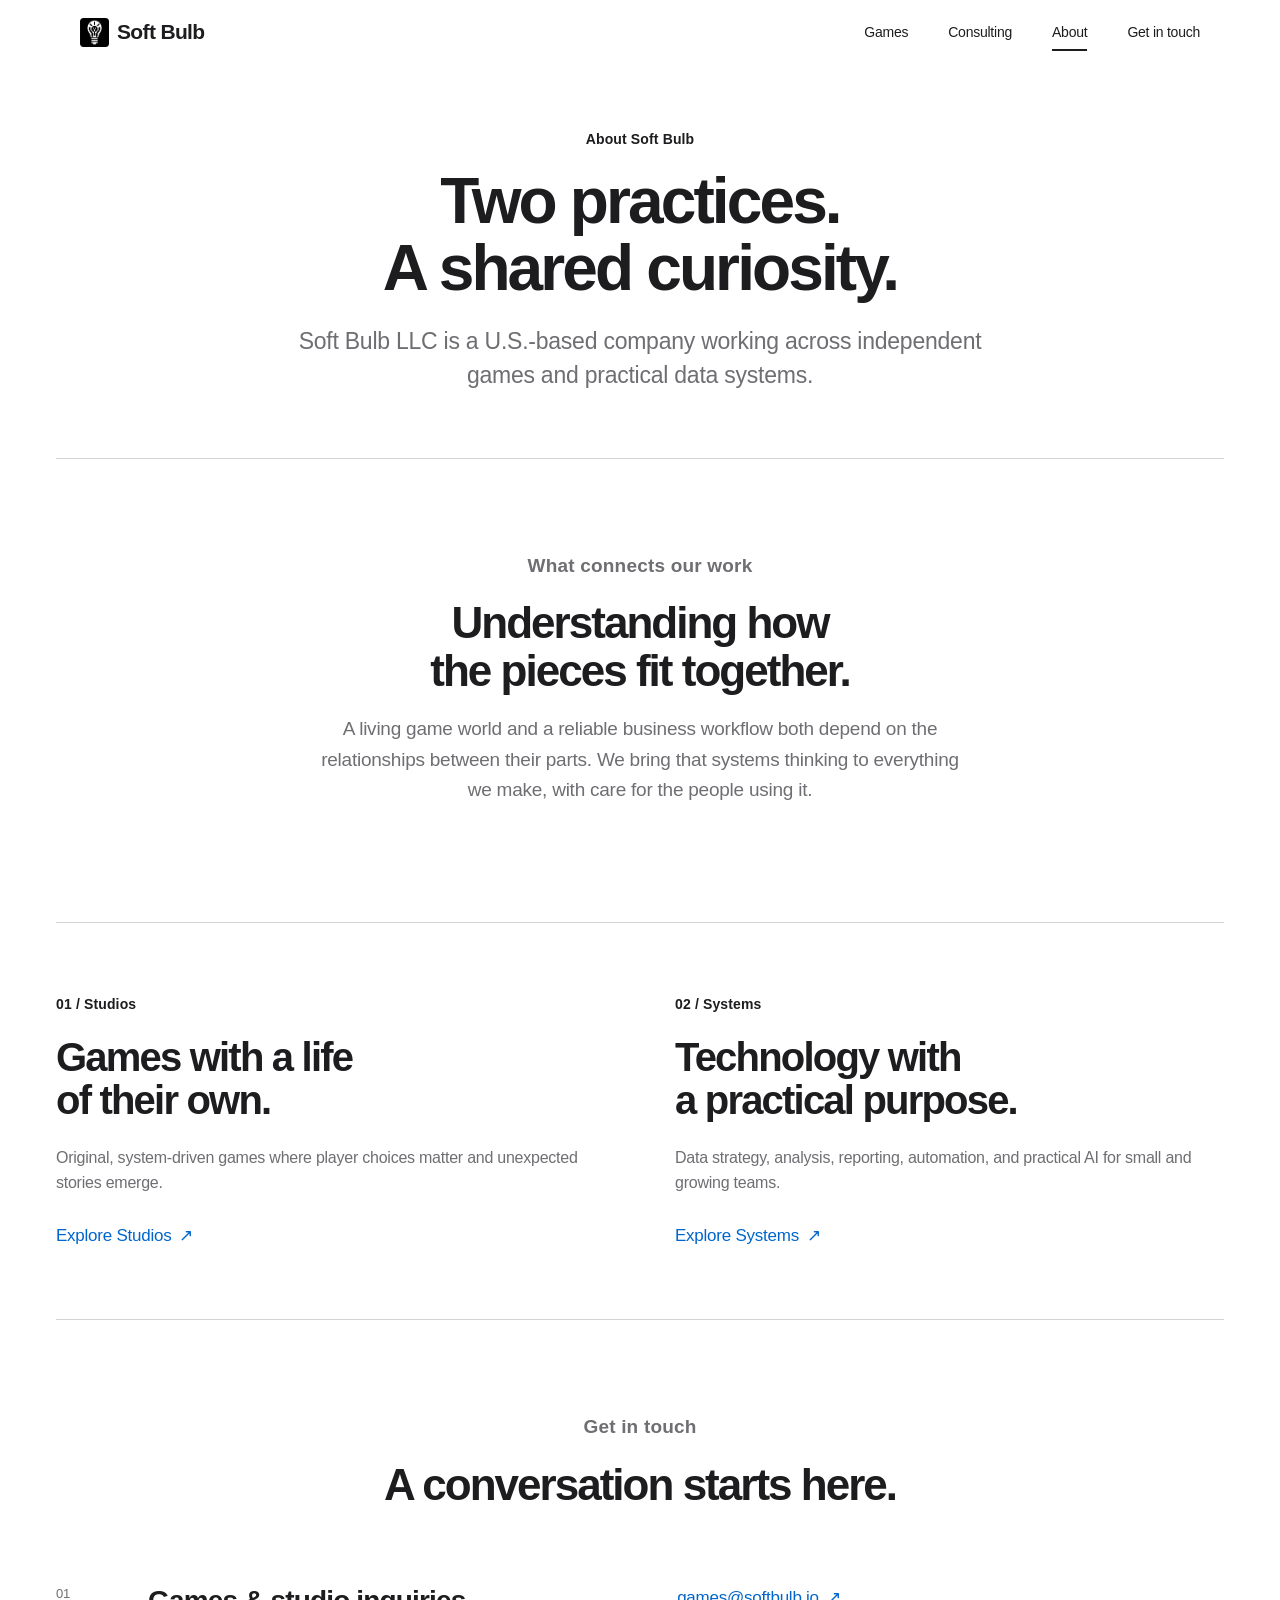
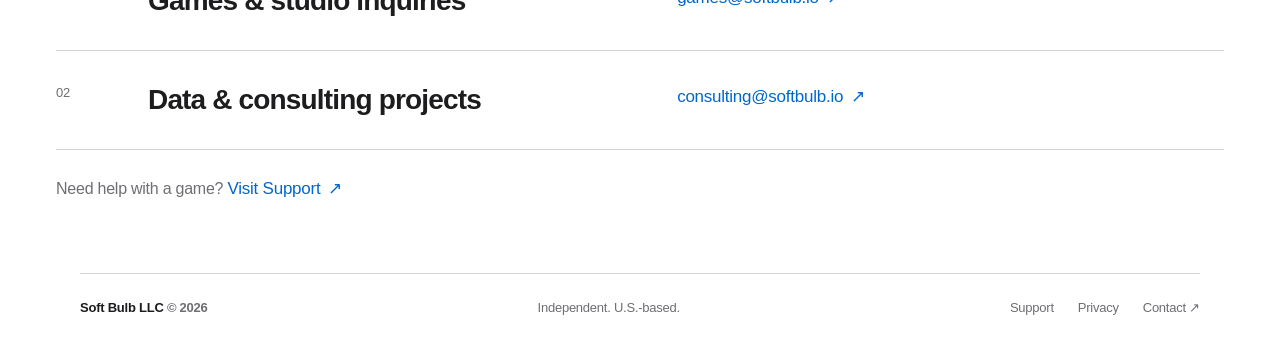
==== commit 3f0353c9: "Add files via upload" ====
--- a/about/index.html
+++ b/about/index.html
@@ -1,122 +1,4 @@
-<!DOCTYPE html><html lang="en"><head><meta charSet="utf-8"/><meta name="viewport" content="width=device-width, initial-scale=1"/><link rel="preload" href="/images/soft-bulb-logo-transparent.png" as="image"/><link rel="stylesheet" href="/assets/index-C-VP_wmj.css" data-rsc-css-href="/assets/index-C-VP_wmj.css"/><title>About | Soft Bulb</title><meta name="description" content="Learn about Soft Bulb, the U.S.-based company behind Soft Bulb Studios and Soft Bulb Systems."/><meta property="og:title" content="Soft Bulb | Studios &amp; Systems"/><meta property="og:description" content="Choose Soft Bulb Studios for original games or Soft Bulb Systems for practical data, automation, dashboard, and AI consulting."/><meta property="og:type" content="website"/><meta property="og:image" content="https://softbulb.io/og.png"/><meta property="og:image:width" content="1792"/><meta property="og:image:height" content="928"/><meta property="og:image:alt" content="Soft Bulb — Studios and Systems."/><meta name="twitter:card" content="summary_large_image"/><meta name="twitter:title" content="Soft Bulb | Studios &amp; Systems"/><meta name="twitter:description" content="Choose Soft Bulb Studios for original games or Soft Bulb Systems for practical data, automation, dashboard, and AI consulting."/><meta name="twitter:image" content="https://softbulb.io/og.png"/><link rel="shortcut icon" href="https://softbulb.io/images/soft-bulb-logo-transparent.png"/><link rel="icon" href="https://softbulb.io/images/soft-bulb-logo-transparent.png"/>
-<link rel="preload" href="/workspace/sites/soft-bulb-studios/.vinext/fonts/geist-8ac0455e797f/geist-ff2310f5.woff2" as="font" type="font/woff2" crossorigin />
-<link rel="preload" href="/workspace/sites/soft-bulb-studios/.vinext/fonts/geist-8ac0455e797f/geist-875ccdd4.woff2" as="font" type="font/woff2" crossorigin />
-<link rel="preload" href="/workspace/sites/soft-bulb-studios/.vinext/fonts/geist-8ac0455e797f/geist-52306abf.woff2" as="font" type="font/woff2" crossorigin />
-<link rel="preload" href="/workspace/sites/soft-bulb-studios/.vinext/fonts/geist-8ac0455e797f/geist-001175b1.woff2" as="font" type="font/woff2" crossorigin />
-<link rel="preload" href="/workspace/sites/soft-bulb-studios/.vinext/fonts/geist-8ac0455e797f/geist-98bbbccb.woff2" as="font" type="font/woff2" crossorigin />
-<link rel="preload" href="/workspace/sites/soft-bulb-studios/.vinext/fonts/geist-mono-00e989178794/geist-mono-f6b33328.woff2" as="font" type="font/woff2" crossorigin />
-<link rel="preload" href="/workspace/sites/soft-bulb-studios/.vinext/fonts/geist-mono-00e989178794/geist-mono-44e03052.woff2" as="font" type="font/woff2" crossorigin />
-<link rel="preload" href="/workspace/sites/soft-bulb-studios/.vinext/fonts/geist-mono-00e989178794/geist-mono-0638449e.woff2" as="font" type="font/woff2" crossorigin />
-<link rel="preload" href="/workspace/sites/soft-bulb-studios/.vinext/fonts/geist-mono-00e989178794/geist-mono-971fb274.woff2" as="font" type="font/woff2" crossorigin />
-<link rel="preload" href="/workspace/sites/soft-bulb-studios/.vinext/fonts/geist-mono-00e989178794/geist-mono-44745446.woff2" as="font" type="font/woff2" crossorigin />
-<link rel="preload" href="/workspace/sites/soft-bulb-studios/.vinext/fonts/geist-mono-00e989178794/geist-mono-013b2f2f.woff2" as="font" type="font/woff2" crossorigin />
-<style data-vinext-fonts>/* cyrillic-ext */
-@font-face {
-  font-family: 'Geist';
-  font-style: normal;
-  font-weight: 100 900;
-  font-display: swap;
-  src: url(/workspace/sites/soft-bulb-studios/.vinext/fonts/geist-8ac0455e797f/geist-ff2310f5.woff2) format('woff2');
-  unicode-range: U+0460-052F, U+1C80-1C8A, U+20B4, U+2DE0-2DFF, U+A640-A69F, U+FE2E-FE2F;
-}
-/* cyrillic */
-@font-face {
-  font-family: 'Geist';
-  font-style: normal;
-  font-weight: 100 900;
-  font-display: swap;
-  src: url(/workspace/sites/soft-bulb-studios/.vinext/fonts/geist-8ac0455e797f/geist-875ccdd4.woff2) format('woff2');
-  unicode-range: U+0301, U+0400-045F, U+0490-0491, U+04B0-04B1, U+2116;
-}
-/* vietnamese */
-@font-face {
-  font-family: 'Geist';
-  font-style: normal;
-  font-weight: 100 900;
-  font-display: swap;
-  src: url(/workspace/sites/soft-bulb-studios/.vinext/fonts/geist-8ac0455e797f/geist-52306abf.woff2) format('woff2');
-  unicode-range: U+0102-0103, U+0110-0111, U+0128-0129, U+0168-0169, U+01A0-01A1, U+01AF-01B0, U+0300-0301, U+0303-0304, U+0308-0309, U+0323, U+0329, U+1EA0-1EF9, U+20AB;
-}
-/* latin-ext */
-@font-face {
-  font-family: 'Geist';
-  font-style: normal;
-  font-weight: 100 900;
-  font-display: swap;
-  src: url(/workspace/sites/soft-bulb-studios/.vinext/fonts/geist-8ac0455e797f/geist-001175b1.woff2) format('woff2');
-  unicode-range: U+0100-02BA, U+02BD-02C5, U+02C7-02CC, U+02CE-02D7, U+02DD-02FF, U+0304, U+0308, U+0329, U+1D00-1DBF, U+1E00-1E9F, U+1EF2-1EFF, U+2020, U+20A0-20AB, U+20AD-20C0, U+2113, U+2C60-2C7F, U+A720-A7FF;
-}
-/* latin */
-@font-face {
-  font-family: 'Geist';
-  font-style: normal;
-  font-weight: 100 900;
-  font-display: swap;
-  src: url(/workspace/sites/soft-bulb-studios/.vinext/fonts/geist-8ac0455e797f/geist-98bbbccb.woff2) format('woff2');
-  unicode-range: U+0000-00FF, U+0131, U+0152-0153, U+02BB-02BC, U+02C6, U+02DA, U+02DC, U+0304, U+0308, U+0329, U+2000-206F, U+20AC, U+2122, U+2191, U+2193, U+2212, U+2215, U+FEFF, U+FFFD;
-}
-
-.__font_geist_0hl4wla { font-family: 'Geist', sans-serif; }
-
-.__variable_geist_0hl4wla { --font-geist-sans: 'Geist', sans-serif; }
-
-/* cyrillic-ext */
-@font-face {
-  font-family: 'Geist Mono';
-  font-style: normal;
-  font-weight: 100 900;
-  font-display: swap;
-  src: url(/workspace/sites/soft-bulb-studios/.vinext/fonts/geist-mono-00e989178794/geist-mono-f6b33328.woff2) format('woff2');
-  unicode-range: U+0460-052F, U+1C80-1C8A, U+20B4, U+2DE0-2DFF, U+A640-A69F, U+FE2E-FE2F;
-}
-/* cyrillic */
-@font-face {
-  font-family: 'Geist Mono';
-  font-style: normal;
-  font-weight: 100 900;
-  font-display: swap;
-  src: url(/workspace/sites/soft-bulb-studios/.vinext/fonts/geist-mono-00e989178794/geist-mono-44e03052.woff2) format('woff2');
-  unicode-range: U+0301, U+0400-045F, U+0490-0491, U+04B0-04B1, U+2116;
-}
-/* symbols2 */
-@font-face {
-  font-family: 'Geist Mono';
-  font-style: normal;
-  font-weight: 100 900;
-  font-display: swap;
-  src: url(/workspace/sites/soft-bulb-studios/.vinext/fonts/geist-mono-00e989178794/geist-mono-0638449e.woff2) format('woff2');
-  unicode-range: U+2000-2001, U+2004-2008, U+200A, U+23B8-23BD, U+2500-259F;
-}
-/* vietnamese */
-@font-face {
-  font-family: 'Geist Mono';
-  font-style: normal;
-  font-weight: 100 900;
-  font-display: swap;
-  src: url(/workspace/sites/soft-bulb-studios/.vinext/fonts/geist-mono-00e989178794/geist-mono-971fb274.woff2) format('woff2');
-  unicode-range: U+0102-0103, U+0110-0111, U+0128-0129, U+0168-0169, U+01A0-01A1, U+01AF-01B0, U+0300-0301, U+0303-0304, U+0308-0309, U+0323, U+0329, U+1EA0-1EF9, U+20AB;
-}
-/* latin-ext */
-@font-face {
-  font-family: 'Geist Mono';
-  font-style: normal;
-  font-weight: 100 900;
-  font-display: swap;
-  src: url(/workspace/sites/soft-bulb-studios/.vinext/fonts/geist-mono-00e989178794/geist-mono-44745446.woff2) format('woff2');
-  unicode-range: U+0100-02BA, U+02BD-02C5, U+02C7-02CC, U+02CE-02D7, U+02DD-02FF, U+0304, U+0308, U+0329, U+1D00-1DBF, U+1E00-1E9F, U+1EF2-1EFF, U+2020, U+20A0-20AB, U+20AD-20C0, U+2113, U+2C60-2C7F, U+A720-A7FF;
-}
-/* latin */
-@font-face {
-  font-family: 'Geist Mono';
-  font-style: normal;
-  font-weight: 100 900;
-  font-display: swap;
-  src: url(/workspace/sites/soft-bulb-studios/.vinext/fonts/geist-mono-00e989178794/geist-mono-013b2f2f.woff2) format('woff2');
-  unicode-range: U+0000-00FF, U+0131, U+0152-0153, U+02BB-02BC, U+02C6, U+02DA, U+02DC, U+0304, U+0308, U+0329, U+2000-206F, U+20AC, U+2122, U+2191, U+2193, U+2212, U+2215, U+FEFF, U+FFFD;
-}
-
-.__font_geist_mono_0kf6ujd { font-family: 'Geist Mono', sans-serif; }
-
-.__variable_geist_mono_0kf6ujd { --font-geist-mono: 'Geist Mono', sans-serif; }
-</style>
-</head><body class="__variable_geist_0hl4wla __variable_geist_mono_0kf6ujd antialiased"><main class="about-page"><header class="site-header site-header-umbrella"><a class="brand" href="/" aria-label="Soft Bulb home"><span class="brand-lockup"><span class="brand-logo-tile brand-logo-umbrella" aria-hidden="true"><img class="brand-logo" src="/images/soft-bulb-logo-transparent.png" alt=""/></span><span>Soft Bulb</span></span></a><nav class="site-nav" aria-label="Soft Bulb navigation"><a href="/games">Studios</a><a href="/consulting">Systems</a><a href="/about">About</a></nav><a class="header-contact" href="mailto:contact@softbulb.io">Contact<span aria-hidden="true">↗</span></a></header><section class="about-page-hero"><div class="hero-grid" aria-hidden="true"></div><div class="page-shell about-page-hero-layout"><div class="about-page-mark"><div class="about-logo-plate"><img src="/images/soft-bulb-logo-transparent.png" alt="Soft Bulb logo"/></div></div><div><p class="eyebrow">About Soft Bulb</p><h1>Curious by nature.<br/><span>Practical by design.</span></h1><p>Soft Bulb is a U.S.-based company operated by Soft Bulb LLC. Soft Bulb Studios creates original games, while Soft Bulb Systems provides practical data and AI consulting.</p></div></div></section><section class="about-practices"><div class="page-shell"><p class="eyebrow eyebrow-dark">What connects the work</p><div class="about-practices-heading"><h2>One shared standard.</h2><p>Whether we are shaping a simulated world or improving a real workflow, we start by understanding the system, making it clear, and iterating thoughtfully.</p></div><div class="about-practice-grid"><a class="about-practice-card about-practice-games" href="/games"><span>01 • Soft Bulb Studios</span><h3>Original worlds that react to the player.</h3><p>Playful simulations, meaningful choices, and emergent stories.</p><strong>Explore games <span aria-hidden="true">↗</span></strong></a><a class="about-practice-card about-practice-consulting" href="/consulting"><span>02 • Soft Bulb Systems</span><h3>Practical systems that help teams decide.</h3><p>Data foundations, analysis, dashboards, automation, and applied AI.</p><strong>Explore consulting <span aria-hidden="true">↗</span></strong></a></div></div></section><section class="about-contact-section"><div class="page-shell about-contact-layout"><div><p class="eyebrow eyebrow-dark">Start a conversation</p><h2>Choose the right inbox.</h2></div><div class="about-contact-links"><a href="mailto:games@softbulb.io"><span>Soft Bulb Studios</span><strong>games@softbulb.io</strong><span aria-hidden="true">↗</span></a><a href="mailto:consulting@softbulb.io"><span>Soft Bulb Systems</span><strong>consulting@softbulb.io</strong><span aria-hidden="true">↗</span></a></div></div></section><footer class="site-footer site-footer-umbrella"><div class="page-shell footer-inner"><a href="/"><span class="brand-lockup brand-lockup-compact"><span class="brand-logo-tile brand-logo-umbrella" aria-hidden="true"><img class="brand-logo" src="/images/soft-bulb-logo-transparent.png" alt=""/></span><span>Soft Bulb</span></span></a><div class="footer-links"><a href="/games">Soft Bulb Studios</a><a href="/consulting">Soft Bulb Systems</a><a href="/privacy">Privacy</a></div><p>© 2026 Soft Bulb LLC</p></div></footer></main></body></html>+<!doctype html>
+<html lang="en"><head><meta charset="utf-8"><meta name="viewport" content="width=device-width,initial-scale=1"><title>About | Soft Bulb</title><meta name="description" content="Soft Bulb Studios creates original games. Soft Bulb Systems provides practical data, reporting, automation and AI consulting."><meta name="theme-color" content="#fafbfc"><link rel="icon" href="../images/soft-bulb-logo-transparent.png"><link rel="stylesheet" href="../style.css"><meta property="og:image" content="https://softbulb.io/og.png"><link rel="stylesheet" href="../theme.css"></head>
+<body class="theme-apple"><a class="skip" href="#main">Skip to content</a><header class="site-header wrap"><a class="brand" href="../index.html" aria-label="Soft Bulb home"><img src="../images/soft-bulb-logo-transparent.png" alt="" width="38" height="38">Soft Bulb</a><nav class="nav" aria-label="Main navigation"><a href="../games/index.html">Games</a><a href="../consulting/index.html">Consulting</a><a href="../about/index.html" aria-current="page">About</a><a class="nav-contact" href="../about/index.html#contact">Get in touch <span class="arrow" aria-hidden="true">↗</span></a></nav><details class="mobile-menu"><summary>Menu</summary><nav aria-label="Mobile navigation"><a href="../games/index.html">Games</a><a href="../consulting/index.html">Consulting</a><a href="../about/index.html" aria-current="page">About</a><a class="nav-contact" href="../about/index.html#contact">Get in touch <span class="arrow" aria-hidden="true">↗</span></a></nav></details></header>
+<main id="main"><div class="wrap"><section class="page-intro"><p class="eyebrow">About Soft Bulb</p><h1>Two practices.<br>A shared curiosity.</h1><p class="lead">Soft Bulb LLC is a U.S.-based company working across independent games and practical data systems.</p></section><section class="section"><div class="section-heading"><p class="eyebrow">What connects our work</p><div><h2>Understanding how<br>the pieces fit together.</h2><p>A living game world and a reliable business workflow both depend on the relationships between their parts. We bring that systems thinking to everything we make, with care for the people using it.</p></div></div></section><div class="two-col section"><article><p class="eyebrow">01 / Studios</p><h2 style="margin:22px 0">Games with a life<br>of their own.</h2><p class="muted">Original, system-driven games where player choices matter and unexpected stories emerge.</p><div class="actions"><a class="text-link" href="../games/index.html">Explore Studios <span class="arrow" aria-hidden="true">↗</span></a></div></article><article><p class="eyebrow">02 / Systems</p><h2 style="margin:22px 0">Technology with<br>a practical purpose.</h2><p class="muted">Data strategy, analysis, reporting, automation, and practical AI for small and growing teams.</p><div class="actions"><a class="text-link" href="../consulting/index.html">Explore Systems <span class="arrow" aria-hidden="true">↗</span></a></div></article></div><section class="section" id="contact"><div class="section-heading"><p class="eyebrow">Get in touch</p><h2>A conversation starts here.</h2></div><div class="row-list"><article class="service-row"><span class="num">01</span><h3>Games &amp; studio inquiries</h3><p><a class="text-link" href="mailto:games@softbulb.io">games@softbulb.io <span class="arrow" aria-hidden="true">↗</span></a></p></article><article class="service-row"><span class="num">02</span><h3>Data &amp; consulting projects</h3><p><a class="text-link" href="mailto:consulting@softbulb.io?subject=Consulting%20inquiry">consulting@softbulb.io <span class="arrow" aria-hidden="true">↗</span></a></p></article></div><p style="margin-top:26px" class="muted">Need help with a game? <a class="text-link" href="../support/index.html">Visit Support <span class="arrow" aria-hidden="true">↗</span></a></p></section></div></main><footer class="footer wrap"><span class="footer-name">Soft Bulb LLC <span class="muted">© 2026</span></span><span>Independent. U.S.-based.</span><nav class="footer-links" aria-label="Footer navigation"><a href="../support/index.html">Support</a><a href="../privacy/index.html">Privacy</a><a href="mailto:contact@softbulb.io">Contact <span class="arrow" aria-hidden="true">↗</span></a></nav></footer></body></html>
--- a/style.css
+++ b/style.css
@@ -0,0 +1,14 @@
+@font-face{font-family:Geist;src:url('./assets/geist.woff2') format('woff2');font-weight:100 900;font-display:swap}
+:root{--ink:#171a20;--muted:#666b73;--line:#dcdfe2;--blue:#234fe2;--paper:#fafbfc;--max:1320px}
+*{box-sizing:border-box}html{scroll-behavior:smooth;scroll-padding-top:32px}body{margin:0;background:var(--paper);color:var(--ink);font-family:Geist,Arial,sans-serif;font-size:16px;line-height:1.6;-webkit-font-smoothing:antialiased}a{color:inherit;text-decoration:none}button{font:inherit}img{display:block;max-width:100%;height:auto}p,h1,h2,h3{margin:0}h1,h2,h3{font-weight:500;line-height:1.08;letter-spacing:-.045em}a:focus-visible,button:focus-visible,summary:focus-visible{outline:3px solid var(--blue);outline-offset:6px}::selection{background:#cbd7ff}.wrap{width:min(var(--max),calc(100% - 112px));margin-inline:auto}.skip{position:absolute;left:20px;top:-80px;background:white;padding:12px;z-index:20}.skip:focus{top:10px}.site-header{height:112px;display:flex;align-items:center;justify-content:space-between;border-bottom:1px solid var(--line);gap:32px}.brand{display:inline-flex;align-items:center;gap:10px;font-size:26px;font-weight:650;letter-spacing:-1.1px;white-space:nowrap}.brand img{width:38px;height:38px;object-fit:contain}.nav{display:flex;align-items:center;gap:36px;font-size:15px}.nav a{position:relative;padding:12px 0}.nav a:hover{color:var(--blue)}.nav a[aria-current=page]:after{content:'';position:absolute;bottom:4px;left:0;right:0;height:2px;background:currentColor}.nav .nav-contact{border:1px solid #b8bec5;padding:10px 19px;border-radius:2px}.mobile-menu{display:none}.eyebrow{font-size:13px;line-height:1.4;text-transform:uppercase;letter-spacing:.11em;font-weight:600}.intro{padding:72px 0 62px;display:grid;grid-template-columns:1fr 310px;gap:56px;align-items:end}.intro h1{font-size:clamp(46px,4.9vw,72px);line-height:1.07;letter-spacing:-.06em;margin-top:26px}.intro h1 span{color:#767c86}.intro-side{padding-bottom:5px;color:var(--muted);font-size:17px;line-height:1.65}.intro-side .text-link{margin-top:22px;color:var(--ink)}.text-link{display:inline-flex;align-items:center;gap:32px;font-size:15px;font-weight:550;line-height:1.4;padding-bottom:5px;border-bottom:1px solid currentColor}.text-link:hover{color:var(--blue)}.arrow{display:inline-block;font-family:Arial,sans-serif;font-weight:400}.section-label{display:flex;align-items:center;justify-content:space-between;border-top:1px solid var(--line);padding:20px 0;font-size:13px;color:var(--muted)}.practice-grid{display:grid;grid-template-columns:1fr 1fr;gap:28px}.practice{min-width:0;display:flex;flex-direction:column}.practice-visual{height:330px;overflow:hidden;position:relative;background:#344148}.practice-visual>img{height:100%;width:100%;object-fit:cover;transition:transform .5s}.practice:hover .practice-visual>img{transform:scale(1.025)}.image-label{position:absolute;bottom:20px;left:22px;color:white;font-size:12px;background:#171a20;padding:6px 11px;letter-spacing:.03em}.systems-visual{background:var(--blue);color:white;padding:30px 36px;display:flex;flex-direction:column;justify-content:space-between}.systems-visual .small-title{font-size:12px;text-transform:uppercase;letter-spacing:.12em;color:#d7e0ff}.systems-visual h2{font-size:46px;letter-spacing:-.05em;line-height:1.08;max-width:400px;margin:12px 0 20px}.systems-mini-list{display:grid;grid-template-columns:1fr 1fr;border-top:1px solid #718ded;padding-top:17px;gap:8px 24px;font-size:13px}.systems-mini-list span{display:flex;gap:12px}.systems-mini-list i{font-style:normal;color:#aebfff}.practice-caption{padding:24px 0 30px;display:grid;grid-template-columns:1fr 48px;gap:12px;border-bottom:1px solid var(--line)}.practice-caption .eyebrow{color:var(--muted);font-size:11px;margin-bottom:11px}.practice-caption h2{font-size:33px;margin-bottom:11px}.practice-caption p{max-width:420px;color:var(--muted);font-size:16px}.circle-link{border:1px solid #c6cbd1;border-radius:50%;width:46px;height:46px;display:grid;place-items:center;font-size:23px;align-self:start;margin-top:24px;transition:background .2s,color .2s}.practice:hover .circle-link{background:var(--ink);border-color:var(--ink);color:white}.about-strip{display:grid;grid-template-columns:1fr 2fr;gap:56px;padding:75px 0 84px}.about-strip h2{font-size:36px;max-width:680px;line-height:1.2}.about-strip p{max-width:640px;color:var(--muted);margin:22px 0}.footer{border-top:1px solid var(--line);padding:30px 0 36px;display:flex;gap:24px;justify-content:space-between;align-items:center;font-size:13px;color:var(--muted)}.footer-links{display:flex;gap:24px}.footer a:hover{text-decoration:underline}.footer-name{color:var(--ink);font-weight:550}.button{display:inline-flex;justify-content:center;align-items:center;gap:32px;padding:14px 23px;background:var(--ink);color:white;font-size:15px;font-weight:550;border:1px solid var(--ink);border-radius:2px}.button:hover{background:var(--blue);border-color:var(--blue)}.button.secondary{color:var(--ink);background:transparent;border-color:#bbc0c8}.button.secondary:hover{border-color:var(--ink)}.actions{display:flex;gap:14px;flex-wrap:wrap;margin-top:28px}.page-intro{padding:66px 0 56px;max-width:920px}.page-intro h1{font-size:clamp(44px,5vw,70px);margin:25px 0;line-height:1.08}.page-intro .lead{font-size:20px;line-height:1.65;max-width:730px;color:var(--muted)}.feature-grid{display:grid;grid-template-columns:1.2fr 1fr;gap:60px;align-items:center;padding-bottom:64px}.feature-image{width:100%;aspect-ratio:1.745;object-fit:cover}.feature-copy h2{font-size:44px;margin:20px 0}.feature-copy p{color:var(--muted)}.status{font-size:13px;color:var(--muted)}.meta-row{display:flex;gap:20px;flex-wrap:wrap;font-size:13px;color:var(--muted);padding:18px 0;border-bottom:1px solid var(--line)}.section{padding:64px 0;border-top:1px solid var(--line)}.section-heading{display:grid;grid-template-columns:1fr 2fr;gap:56px;margin-bottom:36px}.section-heading h2{font-size:42px;max-width:700px}.section-heading p{color:var(--muted);margin-top:20px;max-width:660px}.future-project{display:grid;grid-template-columns:1fr 2fr;gap:56px;padding:30px 0;border-top:1px solid var(--line)}.future-project h3{font-size:28px;margin-bottom:12px}.future-project p{color:var(--muted)}.row-list{border-top:1px solid var(--line)}.service-row{display:grid;grid-template-columns:60px 1fr 1.1fr;gap:32px;border-bottom:1px solid var(--line);padding:30px 0}.service-row .num{font-size:13px;color:var(--muted)}.service-row h3{font-size:27px;line-height:1.2;letter-spacing:-.03em}.service-row p{color:var(--muted)}.process-grid{display:grid;grid-template-columns:repeat(3,1fr);gap:40px;margin-top:45px}.process-grid h3{font-size:26px;margin:20px 0 14px}.process-grid p{color:var(--muted)}.blue-section{background:var(--blue);color:white;padding:66px 0;margin-top:16px}.blue-section p{color:#dbe3ff}.blue-section .eyebrow{color:#dbe3ff}.blue-section h2{font-size:44px;line-height:1.1}.blue-section .button{background:white;color:var(--ink);border-color:white}.two-col{display:grid;grid-template-columns:1fr 1fr;gap:70px;align-items:start}.two-col h2{font-size:40px}.two-col>div>p{margin-top:20px}.contact-block{padding:68px 0}.contact-block h2{font-size:46px}.contact-block p{color:var(--muted);margin:20px 0 26px}.game-title{max-width:1000px}.game-title h1{font-size:clamp(42px,4.7vw,66px)}.game-hero{display:grid;grid-template-columns:1.3fr .8fr;gap:60px;align-items:start;padding-bottom:65px}.game-hero h2{font-size:37px;margin:24px 0}.game-hero p{color:var(--muted)}.community-links{display:flex;gap:30px;margin-top:28px}.article{max-width:850px;padding:62px 0 80px}.article h1{font-size:clamp(40px,4.4vw,62px);margin:20px 0 26px}.article .subpage-lead{font-size:20px;color:var(--muted)}.article h2{font-size:28px;margin:38px 0 16px}.article p{margin:15px 0;color:var(--muted)}.article li{margin:8px 0;color:var(--muted)}.article a:not(.button){text-decoration:underline;text-underline-offset:5px}.article .eyebrow{color:var(--ink)}.article .policy-date{font-size:14px;border-bottom:1px solid var(--line);padding:16px 0 25px}.article .contact-card{border-top:1px solid var(--line);margin-top:40px;padding-top:24px}.article .contact-card h2{margin-top:0}.muted{color:var(--muted)}
+@media(min-width:1700px){.intro{padding-top:82px;padding-bottom:72px}.practice-visual{height:370px}}
+@media(max-width:1100px){.wrap{width:calc(100% - 64px)}.intro{grid-template-columns:1fr 270px;gap:30px}.intro h1{font-size:54px}.systems-visual{padding:26px}.systems-visual h2{font-size:39px}.practice-visual{height:310px}.systems-mini-list{font-size:12px;gap:8px 10px}.feature-grid,.game-hero{gap:32px}.nav{gap:24px}}
+@media(max-width:760px){.wrap{width:calc(100% - 40px)}.site-header{height:84px}.brand{font-size:24px}.brand img{width:34px;height:34px}.nav{display:none}.mobile-menu{display:block;position:relative}.mobile-menu summary{list-style:none;font-size:14px;cursor:pointer;padding:10px 0 10px 18px}.mobile-menu summary::-webkit-details-marker{display:none}.mobile-menu summary:after{content:'☰';margin-left:10px}.mobile-menu[open] summary:after{content:'×'}.mobile-menu nav{position:absolute;right:0;top:46px;width:220px;background:var(--paper);border:1px solid var(--line);padding:12px 22px;z-index:10;box-shadow:0 12px 24px #171a2010}.mobile-menu nav a{display:block;padding:10px 0}.intro{grid-template-columns:1fr;padding:45px 0 35px;gap:25px}.intro h1{font-size:clamp(40px,8.8vw,62px);margin-top:22px}.intro-side{font-size:16px;max-width:440px}.intro-side .text-link{margin-top:16px}.section-label{font-size:12px;padding:16px 0}.practice-grid{grid-template-columns:1fr;gap:34px}.practice-visual{height:auto;aspect-ratio:1.6}.systems-visual{aspect-ratio:auto;min-height:310px;padding:28px}.systems-visual h2{font-size:42px}.systems-mini-list{font-size:13px;gap:10px 14px}.practice-caption{padding:21px 0 27px}.practice-caption h2{font-size:30px}.practice-caption .eyebrow{font-size:12px}.about-strip,.section-heading,.future-project{grid-template-columns:1fr;gap:22px}.about-strip{padding:48px 0}.about-strip h2{font-size:30px}.footer{flex-direction:column;align-items:flex-start;gap:16px;padding:25px 0 30px}.footer-links{gap:22px}.page-intro{padding:44px 0 38px}.page-intro h1{font-size:46px}.page-intro .lead{font-size:18px}.feature-grid,.game-hero,.two-col{grid-template-columns:1fr;gap:30px}.feature-copy h2{font-size:36px;margin-top:14px}.section{padding:44px 0}.section-heading h2,.blue-section h2,.two-col h2{font-size:34px}.service-row{grid-template-columns:28px 1fr;gap:10px 16px;padding:25px 0}.service-row h3{font-size:25px}.service-row p{grid-column:2}.process-grid{grid-template-columns:1fr;gap:28px;margin-top:30px}.process-grid h3{margin:8px 0 10px}.blue-section{padding:45px 0}.contact-block{padding:45px 0}.contact-block h2{font-size:38px}.actions{gap:12px}.button{padding:13px 18px;gap:20px}.game-title h1{font-size:42px}.game-hero h2{font-size:32px}.article{padding:42px 0 60px}.article h1{font-size:42px}.article .subpage-lead{font-size:18px}.article h2{font-size:26px}.community-links{flex-wrap:wrap}}
+@media(prefers-reduced-motion:reduce){html{scroll-behavior:auto}*{transition:none!important}}
+.practice-heading{display:flex;align-items:center;justify-content:space-between;gap:20px;padding:7px 0 24px}.practice-heading .eyebrow{font-size:12px;color:var(--muted);margin-bottom:11px}.practice-heading h2{font-size:32px}.practice-heading .circle-link{margin:0}.practice-caption{grid-template-columns:1fr;gap:14px}.practice-caption>p{color:var(--muted)}.practice-cta{font-size:14px;font-weight:550;display:flex;gap:25px;align-items:center}.systems-visual h3{font-size:46px;letter-spacing:-.05em;line-height:1.08;max-width:430px;margin:12px 0 20px}
+@media(min-width:1700px){.intro{padding:60px 0 54px}.practice-visual{height:340px}}
+@media(min-width:761px) and (max-width:1000px){.practice-visual{height:340px}.systems-visual{padding:24px}.systems-visual h3{font-size:34px}.systems-mini-list{grid-template-columns:1fr;font-size:13px;gap:5px}.practice-heading h2{font-size:26px}.practice-heading .circle-link{width:38px;height:38px;flex-shrink:0}.intro h1{font-size:48px}}
+@media(max-width:760px){.practice-heading{padding:4px 0 20px}.practice-heading h2{font-size:29px}.systems-visual h3{font-size:40px}.image-label{font-size:11px;bottom:14px;left:14px;max-width:calc(100% - 28px)}.systems-visual{height:auto;min-height:310px}}
+@media(max-width:360px){.systems-visual h3{font-size:35px}.systems-visual{padding:23px}.systems-mini-list{grid-template-columns:1fr}.practice-heading h2{font-size:27px}}
+.baseball-project{align-items:center;padding:12px 0 66px}.baseball-art{width:100%;aspect-ratio:1.35;overflow:hidden;background:#f1e6d2}.baseball-art img{width:100%;height:100%;object-fit:cover}.baseball-features{list-style:none;padding:0;margin:25px 0 27px;border-top:1px solid var(--line)}.baseball-features li{padding:13px 0;border-bottom:1px solid var(--line);color:var(--muted);font-size:15px;line-height:1.6}.baseball-features strong{color:var(--ink);font-weight:550}.baseball-section{scroll-margin-top:24px}.baseball-project .feature-copy h2{margin:16px 0 20px}
+@media(max-width:760px){.baseball-project{padding-bottom:44px}.baseball-art{aspect-ratio:1.2}.baseball-features li{font-size:16px}.baseball-project .eyebrow{font-size:12px}}
--- a/theme.css
+++ b/theme.css
@@ -0,0 +1,30 @@
+/* Apple reference: compact navigation, centered typography, neutral surfaces. */
+.apple-gateway-intro{text-align:center;padding:42px 24px 38px}.apple-gateway-intro .eyebrow{color:var(--muted);margin-bottom:12px}.apple-gateway-intro h1{font-size:56px;line-height:1.04;letter-spacing:-.05em}.apple-gateway-intro>p:last-child{color:var(--muted);font-size:20px;margin-top:18px}
+.apple-gateways.wrap{max-width:1120px;display:grid;grid-template-columns:1fr 1fr;gap:24px;padding-bottom:56px}.apple-gate{background:#f5f5f7;border-radius:24px;padding:35px 32px 38px;text-align:center;display:flex;align-items:center;flex-direction:column;min-width:0;transition:background .2s}.apple-gate:hover{background:#ededf1}.gate-icon{width:60px;height:60px;color:#0066cc;margin-bottom:22px;flex:none}.apple-gate .eyebrow{color:var(--muted);font-size:14px;margin-bottom:11px}.apple-gate h2{font-size:38px;line-height:1.15;letter-spacing:-.045em}.gate-description{font-size:18px;line-height:1.5;color:var(--muted);max-width:350px;margin:17px 0 26px}.gate-action{display:inline-flex;align-items:center;justify-content:center;gap:15px;background:#0071e3;color:white;border-radius:999px;font-size:16px;line-height:1.5;padding:11px 23px;margin-top:auto}.apple-gate:hover .gate-action{background:#0077ed}
+@media(max-width:900px){.apple-gateways.wrap{gap:20px}.apple-gate{padding:30px 22px}.apple-gate h2{font-size:32px}.gate-description{font-size:17px}}
+@media(max-width:760px){.apple-gateway-intro{padding:28px 20px 26px}.apple-gateway-intro h1{font-size:42px}.apple-gateway-intro .eyebrow{font-size:13px;margin-bottom:10px}.apple-gateway-intro>p:last-child{font-size:17px;margin-top:14px}.apple-gateways.wrap{grid-template-columns:1fr;gap:16px;padding-bottom:32px}.apple-gate{position:relative;align-items:flex-start;text-align:left;padding:26px;border-radius:20px}.apple-gate h2{font-size:30px}.apple-gate .eyebrow{font-size:13px;margin:0 44px 10px 0}.gate-icon{position:absolute;top:21px;right:23px;width:35px;height:35px;margin:0}.gate-description{font-size:16px;line-height:1.5;max-width:340px;margin:13px 0 20px}.gate-action{font-size:15px;padding:10px 19px}.apple-gateways .apple-gate:focus-visible{outline-offset:4px}}
+:root{--ink:#1d1d1f;--muted:#6e6e73;--line:#d2d2d7;--blue:#0071e3;--paper:#fff;--max:1200px}
+body{font-family:-apple-system,BlinkMacSystemFont,'Segoe UI',Arial,sans-serif;letter-spacing:-.015em}
+h1,h2,h3{font-weight:650;letter-spacing:-.045em}
+.site-header{height:64px;max-width:1120px;border:0;gap:24px}
+.brand{font-size:21px;letter-spacing:-.65px;gap:8px}.brand img{width:29px;height:29px}
+.nav{font-size:14px;gap:40px}.nav .nav-contact{border:0;padding:10px 0}.nav .arrow{display:none}
+.eyebrow{font-size:14px;letter-spacing:.01em;text-transform:none;font-weight:600}
+.button{background:var(--blue);border-color:var(--blue);font-size:16px;font-weight:400;border-radius:999px;padding:10px 22px;gap:16px}
+.button:hover{background:#0077ed;border-color:#0077ed}.button.secondary{color:var(--blue);border-color:var(--blue);background:transparent}.button.secondary:hover{background:var(--blue);color:#fff;border-color:var(--blue)}
+.text-link{border:0;padding:0;color:#0066cc;font-size:17px;font-weight:400;gap:8px}.text-link:hover{text-decoration:underline;text-underline-offset:4px}
+.actions{gap:18px}.apple-intro{text-align:center;padding:30px 24px 32px;background:#f5f5f7}
+.apple-intro .eyebrow{color:var(--muted);margin-bottom:10px}.apple-intro h1{font-size:56px;line-height:1.02;letter-spacing:-.05em}.apple-intro>p:not(.eyebrow){margin-top:14px;font-size:19px;line-height:1.4;color:var(--muted)}
+.apple-intro .actions,.apple-feature .actions,.apple-tile .actions{justify-content:center;margin-top:22px}
+.apple-feature{margin-top:12px;padding:42px 24px 0;text-align:center;background:#162a24;color:#fff;overflow:hidden}.apple-feature .eyebrow{color:#c1d0c5;margin-bottom:10px}.apple-feature h2{font-size:44px;line-height:1.06}.apple-feature-copy>p:not(.eyebrow){font-size:24px;margin:8px 0}.apple-feature .status{color:#c4cfc9;font-size:14px}.apple-feature .button.secondary{color:#8bc3ff;border-color:#8bc3ff}.apple-feature .button.secondary:hover{color:white}
+.apple-game-art{display:block;max-width:620px;margin:24px auto 0;overflow:hidden}.apple-game-art img{width:100%;height:auto}
+.apple-tiles{display:grid;grid-template-columns:1fr 1fr;gap:12px;padding:12px}.apple-tile{min-width:0;min-height:590px;text-align:center;padding:44px 28px 0;overflow:hidden}.apple-tile h2{font-size:44px;margin:12px 0}.apple-tile>p:not(.eyebrow){font-size:20px;line-height:1.4}.apple-tile>.status{display:block;margin-top:9px;font-size:14px}
+.apple-systems{background:#f5f5f7}.apple-service-list{display:grid;grid-template-columns:1fr 1fr;max-width:430px;margin:58px auto 42px;text-align:left;border-top:1px solid var(--line);gap:0 32px}.apple-service-list span{font-size:21px;font-weight:600;letter-spacing:-.03em;padding:22px 0;border-bottom:1px solid var(--line)}
+.apple-baseball{background:#f3ebda}.apple-baseball-art{display:block;max-width:330px;margin:10px auto 0}.apple-baseball-art img{width:100%;mix-blend-mode:multiply}.apple-about{text-align:center;padding:88px 24px 94px}.apple-about h2{font-size:48px;margin:20px 0}.apple-about>p:not(.eyebrow){font-size:20px;color:var(--muted);line-height:1.5;margin-bottom:24px}
+.page-intro{text-align:center;margin-inline:auto;max-width:980px;padding:66px 0}.page-intro h1{font-size:64px;line-height:1.06;margin:18px 0 22px}.page-intro .lead{margin-inline:auto;max-width:720px;font-size:23px;line-height:1.45}.page-intro .actions{justify-content:center}
+.section-label{font-size:14px}.feature-grid{background:#f5f5f7;padding:40px;border-radius:22px;gap:40px;margin-bottom:48px}.feature-copy h2{font-size:40px}.feature-image{border-radius:8px}.baseball-project{background:#f5f1e9;padding:40px}.baseball-art{border-radius:12px}
+.section{padding:72px 0}.section-heading{display:block;text-align:center;margin-bottom:44px}.section-heading>.eyebrow{margin-bottom:18px}.section-heading h2,.section-heading p{margin-inline:auto}.section-heading h2{font-size:44px}.section-heading p{font-size:19px;line-height:1.6}
+.process-grid{gap:44px}.process-grid h3{font-size:28px}.process-grid p,.service-row p{font-size:17px}.row-list{border-top:0}.service-row{padding:32px 0}.service-row h3{font-size:28px}.blue-section{background:#f5f5f7;color:var(--ink);padding:70px 0}.blue-section .eyebrow,.blue-section p{color:var(--muted)}.blue-section .button{background:var(--blue);color:#fff;border-color:var(--blue)}
+.game-hero{gap:50px}.game-hero .actions{gap:12px}.game-hero .button{font-size:15px;padding:10px 18px}.contact-block{text-align:center;padding:75px 0}.contact-block h2{font-size:44px}.contact-block p{font-size:19px}.footer{max-width:1120px;font-size:13px;padding-top:24px}.article{margin-inline:auto}.article h1{font-size:56px}
+@media(max-width:1100px){.apple-intro h1{font-size:60px}.apple-tile h2,.apple-feature h2{font-size:38px}.feature-grid{padding:30px;gap:30px}.feature-copy h2{font-size:34px}.apple-service-list span{font-size:19px}}
+@media(max-width:760px){.site-header{height:60px}.brand{font-size:21px}.brand img{width:28px;height:28px}.mobile-menu nav{text-align:left}.apple-intro{padding:34px 22px 35px}.apple-intro h1{font-size:46px}.apple-intro .eyebrow{font-size:13px}.apple-intro>p:not(.eyebrow){font-size:18px}.apple-intro .actions{gap:18px}.apple-intro .text-link{font-size:16px}.apple-feature{padding:34px 20px 0}.apple-feature h2{font-size:34px}.apple-feature-copy>p:not(.eyebrow){font-size:21px}.apple-feature .status{font-size:13px}.apple-feature .actions{gap:10px}.apple-feature .button{font-size:15px;padding:10px 17px}.apple-game-art{margin:28px -20px 0;max-width:none}.apple-tiles{grid-template-columns:1fr;padding:12px 0}.apple-tile{padding:34px 22px 0;min-height:0}.apple-tile h2{font-size:38px}.apple-tile>p:not(.eyebrow){font-size:18px}.apple-service-list{margin-top:40px}.apple-service-list span{font-size:18px}.apple-baseball-art{max-width:280px}.apple-about{padding:55px 24px 62px}.apple-about h2{font-size:38px}.apple-about>p:not(.eyebrow){font-size:18px}.apple-about br{display:none}.page-intro{padding:42px 0}.page-intro h1{font-size:42px}.page-intro .lead{font-size:20px}.feature-grid{padding:24px 20px;margin-inline:-8px;gap:25px;border-radius:16px}.feature-copy h2{font-size:33px}.section{padding:45px 0}.section-heading{text-align:left;margin-bottom:30px}.section-heading h2{font-size:34px}.section-heading p{font-size:18px}.section-heading>.eyebrow{margin-bottom:16px}.process-grid{gap:30px}.blue-section{padding:48px 0}.contact-block{padding:48px 0}.contact-block h2{font-size:36px}.article h1{font-size:40px}.footer{padding:24px 0}.game-hero{gap:28px}.apple-service-list{gap:0 18px}}
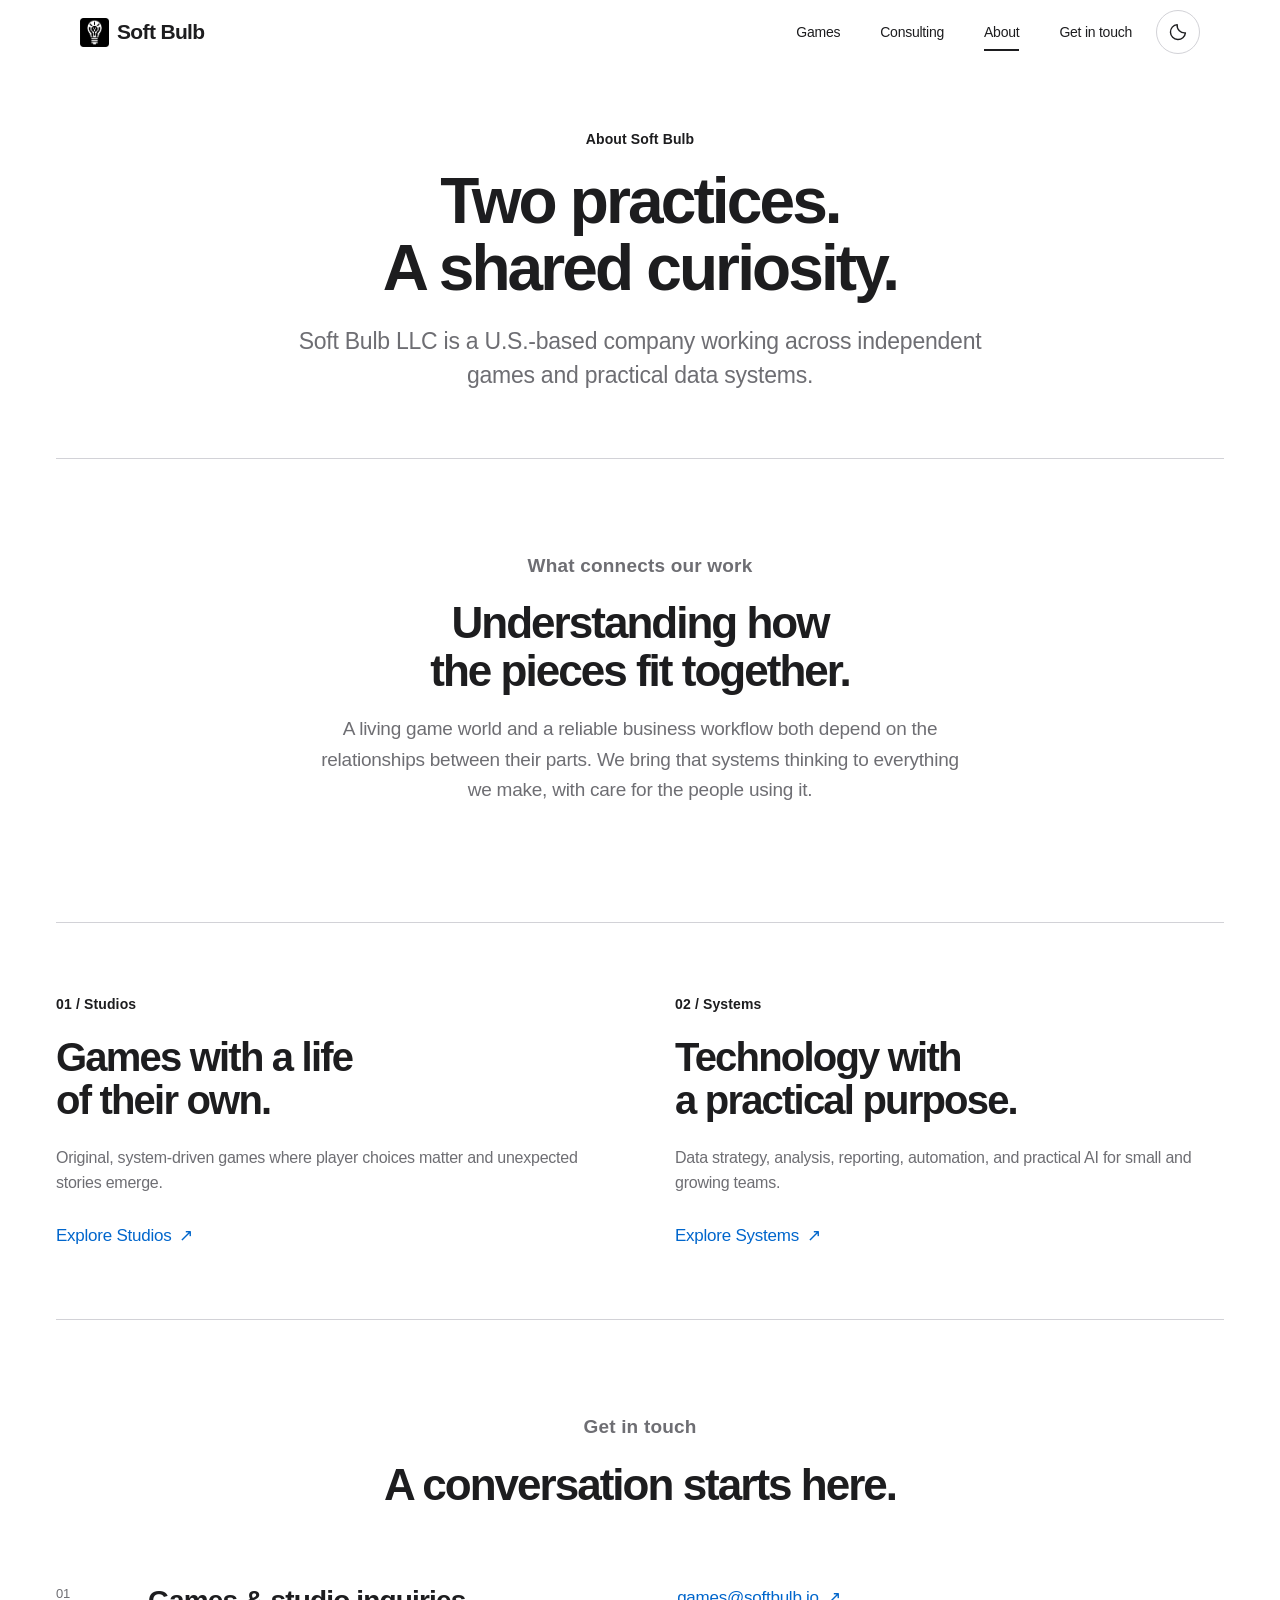
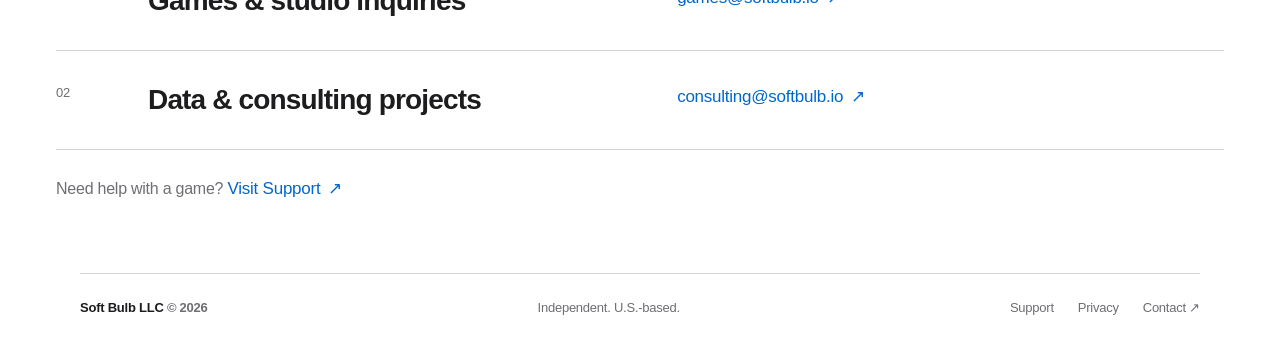
==== commit 300130fd: "Add persistent light and dark mode across the website" ====
--- a/about/index.html
+++ b/about/index.html
@@ -1,4 +1,4 @@
 <!doctype html>
-<html lang="en"><head><meta charset="utf-8"><meta name="viewport" content="width=device-width,initial-scale=1"><title>About | Soft Bulb</title><meta name="description" content="Soft Bulb Studios creates original games. Soft Bulb Systems provides practical data, reporting, automation and AI consulting."><meta name="theme-color" content="#fafbfc"><link rel="icon" href="../images/soft-bulb-logo-transparent.png"><link rel="stylesheet" href="../style.css"><meta property="og:image" content="https://softbulb.io/og.png"><link rel="stylesheet" href="../theme.css"></head>
-<body class="theme-apple"><a class="skip" href="#main">Skip to content</a><header class="site-header wrap"><a class="brand" href="../index.html" aria-label="Soft Bulb home"><img src="../images/soft-bulb-logo-transparent.png" alt="" width="38" height="38">Soft Bulb</a><nav class="nav" aria-label="Main navigation"><a href="../games/index.html">Games</a><a href="../consulting/index.html">Consulting</a><a href="../about/index.html" aria-current="page">About</a><a class="nav-contact" href="../about/index.html#contact">Get in touch <span class="arrow" aria-hidden="true">↗</span></a></nav><details class="mobile-menu"><summary>Menu</summary><nav aria-label="Mobile navigation"><a href="../games/index.html">Games</a><a href="../consulting/index.html">Consulting</a><a href="../about/index.html" aria-current="page">About</a><a class="nav-contact" href="../about/index.html#contact">Get in touch <span class="arrow" aria-hidden="true">↗</span></a></nav></details></header>
+<html lang="en"><head><meta charset="utf-8"><meta name="viewport" content="width=device-width,initial-scale=1"><title>About | Soft Bulb</title><script src="../theme.js?v=20260926-1"></script><meta name="description" content="Soft Bulb Studios creates original games. Soft Bulb Systems provides practical data, reporting, automation and AI consulting."><meta name="theme-color" content="#fafbfc"><link rel="icon" href="../images/soft-bulb-logo-transparent.png"><link rel="stylesheet" href="../style.css"><meta property="og:image" content="https://softbulb.io/og.png"><link rel="stylesheet" href="../theme.css?v=20260926-1"></head>
+<body class="theme-apple"><a class="skip" href="#main">Skip to content</a><header class="site-header wrap"><a class="brand" href="../index.html" aria-label="Soft Bulb home"><img src="../images/soft-bulb-logo-transparent.png" alt="" width="38" height="38">Soft Bulb</a><nav class="nav" aria-label="Main navigation"><a href="../games/index.html">Games</a><a href="../consulting/index.html">Consulting</a><a href="../about/index.html" aria-current="page">About</a><a class="nav-contact" href="../about/index.html#contact">Get in touch <span class="arrow" aria-hidden="true">↗</span></a></nav><button class="theme-toggle" data-theme-toggle type="button" aria-label="Switch to dark mode" title="Switch to dark mode" hidden><svg class="theme-moon" width="20" height="20" viewBox="0 0 24 24" fill="none" stroke="currentColor" stroke-width="1.7" stroke-linecap="round" stroke-linejoin="round" aria-hidden="true"><path d="M20.9 13a9 9 0 0 1-9.9-9.9A9 9 0 1 0 20.9 13Z"/></svg><svg class="theme-sun" width="20" height="20" viewBox="0 0 24 24" fill="none" stroke="currentColor" stroke-width="1.7" stroke-linecap="round" aria-hidden="true"><circle cx="12" cy="12" r="4"/><path d="M12 2v2m0 16v2M2 12h2m16 0h2M5 5l1.5 1.5m11 11L19 19M5 19l1.5-1.5m11-11L19 5"/></svg></button><details class="mobile-menu"><summary>Menu</summary><nav aria-label="Mobile navigation"><a href="../games/index.html">Games</a><a href="../consulting/index.html">Consulting</a><a href="../about/index.html" aria-current="page">About</a><a class="nav-contact" href="../about/index.html#contact">Get in touch <span class="arrow" aria-hidden="true">↗</span></a></nav></details></header>
 <main id="main"><div class="wrap"><section class="page-intro"><p class="eyebrow">About Soft Bulb</p><h1>Two practices.<br>A shared curiosity.</h1><p class="lead">Soft Bulb LLC is a U.S.-based company working across independent games and practical data systems.</p></section><section class="section"><div class="section-heading"><p class="eyebrow">What connects our work</p><div><h2>Understanding how<br>the pieces fit together.</h2><p>A living game world and a reliable business workflow both depend on the relationships between their parts. We bring that systems thinking to everything we make, with care for the people using it.</p></div></div></section><div class="two-col section"><article><p class="eyebrow">01 / Studios</p><h2 style="margin:22px 0">Games with a life<br>of their own.</h2><p class="muted">Original, system-driven games where player choices matter and unexpected stories emerge.</p><div class="actions"><a class="text-link" href="../games/index.html">Explore Studios <span class="arrow" aria-hidden="true">↗</span></a></div></article><article><p class="eyebrow">02 / Systems</p><h2 style="margin:22px 0">Technology with<br>a practical purpose.</h2><p class="muted">Data strategy, analysis, reporting, automation, and practical AI for small and growing teams.</p><div class="actions"><a class="text-link" href="../consulting/index.html">Explore Systems <span class="arrow" aria-hidden="true">↗</span></a></div></article></div><section class="section" id="contact"><div class="section-heading"><p class="eyebrow">Get in touch</p><h2>A conversation starts here.</h2></div><div class="row-list"><article class="service-row"><span class="num">01</span><h3>Games &amp; studio inquiries</h3><p><a class="text-link" href="mailto:games@softbulb.io">games@softbulb.io <span class="arrow" aria-hidden="true">↗</span></a></p></article><article class="service-row"><span class="num">02</span><h3>Data &amp; consulting projects</h3><p><a class="text-link" href="mailto:consulting@softbulb.io?subject=Consulting%20inquiry">consulting@softbulb.io <span class="arrow" aria-hidden="true">↗</span></a></p></article></div><p style="margin-top:26px" class="muted">Need help with a game? <a class="text-link" href="../support/index.html">Visit Support <span class="arrow" aria-hidden="true">↗</span></a></p></section></div></main><footer class="footer wrap"><span class="footer-name">Soft Bulb LLC <span class="muted">© 2026</span></span><span>Independent. U.S.-based.</span><nav class="footer-links" aria-label="Footer navigation"><a href="../support/index.html">Support</a><a href="../privacy/index.html">Privacy</a><a href="mailto:contact@softbulb.io">Contact <span class="arrow" aria-hidden="true">↗</span></a></nav></footer></body></html>
--- a/theme.css
+++ b/theme.css
@@ -28,3 +28,38 @@
 .game-hero{gap:50px}.game-hero .actions{gap:12px}.game-hero .button{font-size:15px;padding:10px 18px}.contact-block{text-align:center;padding:75px 0}.contact-block h2{font-size:44px}.contact-block p{font-size:19px}.footer{max-width:1120px;font-size:13px;padding-top:24px}.article{margin-inline:auto}.article h1{font-size:56px}
 @media(max-width:1100px){.apple-intro h1{font-size:60px}.apple-tile h2,.apple-feature h2{font-size:38px}.feature-grid{padding:30px;gap:30px}.feature-copy h2{font-size:34px}.apple-service-list span{font-size:19px}}
 @media(max-width:760px){.site-header{height:60px}.brand{font-size:21px}.brand img{width:28px;height:28px}.mobile-menu nav{text-align:left}.apple-intro{padding:34px 22px 35px}.apple-intro h1{font-size:46px}.apple-intro .eyebrow{font-size:13px}.apple-intro>p:not(.eyebrow){font-size:18px}.apple-intro .actions{gap:18px}.apple-intro .text-link{font-size:16px}.apple-feature{padding:34px 20px 0}.apple-feature h2{font-size:34px}.apple-feature-copy>p:not(.eyebrow){font-size:21px}.apple-feature .status{font-size:13px}.apple-feature .actions{gap:10px}.apple-feature .button{font-size:15px;padding:10px 17px}.apple-game-art{margin:28px -20px 0;max-width:none}.apple-tiles{grid-template-columns:1fr;padding:12px 0}.apple-tile{padding:34px 22px 0;min-height:0}.apple-tile h2{font-size:38px}.apple-tile>p:not(.eyebrow){font-size:18px}.apple-service-list{margin-top:40px}.apple-service-list span{font-size:18px}.apple-baseball-art{max-width:280px}.apple-about{padding:55px 24px 62px}.apple-about h2{font-size:38px}.apple-about>p:not(.eyebrow){font-size:18px}.apple-about br{display:none}.page-intro{padding:42px 0}.page-intro h1{font-size:42px}.page-intro .lead{font-size:20px}.feature-grid{padding:24px 20px;margin-inline:-8px;gap:25px;border-radius:16px}.feature-copy h2{font-size:33px}.section{padding:45px 0}.section-heading{text-align:left;margin-bottom:30px}.section-heading h2{font-size:34px}.section-heading p{font-size:18px}.section-heading>.eyebrow{margin-bottom:16px}.process-grid{gap:30px}.blue-section{padding:48px 0}.contact-block{padding:48px 0}.contact-block h2{font-size:36px}.article h1{font-size:40px}.footer{padding:24px 0}.game-hero{gap:28px}.apple-service-list{gap:0 18px}}
+
+/* Shared light / dark control. Icons indicate the mode the button switches to. */
+:root{color-scheme:light}
+.site-header .nav{margin-left:auto}
+.theme-toggle{display:inline-flex;align-items:center;justify-content:center;width:44px;height:44px;padding:0;flex:none;border:1px solid var(--line);border-radius:50%;background:transparent;color:var(--ink);cursor:pointer}
+.theme-toggle[hidden]{display:none}
+.theme-toggle:hover{background:#f5f5f7}
+.theme-sun{display:none}
+html[data-theme="dark"] .theme-moon{display:none}
+html[data-theme="dark"] .theme-sun{display:block}
+html[data-theme="dark"] .theme-toggle:hover{background:#202023}
+@media(max-width:760px){.site-header{gap:12px}.theme-toggle{margin-left:auto}.mobile-menu summary{padding-left:0}.mobile-menu summary:after{margin-left:6px}}
+@media(max-width:360px){.site-header{gap:8px}.site-header .brand{font-size:19px;gap:6px}.site-header .brand img{width:25px;height:25px}}
+
+/* Dark appearance, shared by every route. */
+html[data-theme="dark"]{color-scheme:dark;--paper:#080809;--ink:#f5f5f7;--muted:#a1a1a6;--line:#343437;--blue:#2997ff;--surface:#171719}
+html[data-theme="dark"] body{background:var(--paper);color:var(--ink)}
+html[data-theme="dark"] ::selection{background:#214f78;color:#fff}
+html[data-theme="dark"] .site-header{color:#e8e8ed}
+html[data-theme="dark"] .brand img{background:#f5f5f7;border-radius:8px;padding:3px}
+html[data-theme="dark"] .nav a:hover,html[data-theme="dark"] .mobile-menu nav a:hover{color:#64b5ff}
+html[data-theme="dark"] .apple-gate{background:var(--surface);box-shadow:inset 0 0 0 1px #2b2b2e;transition:background .2s,box-shadow .2s}
+html[data-theme="dark"] .apple-gate:hover{background:#202023;box-shadow:inset 0 0 0 1px #48484d}
+html[data-theme="dark"] .gate-icon,html[data-theme="dark"] .text-link{color:#64b5ff}
+html[data-theme="dark"] .gate-action,html[data-theme="dark"] .button,html[data-theme="dark"] .blue-section .button{background:#0071e3;border-color:#0071e3;color:#fff}
+html[data-theme="dark"] .apple-gate:hover .gate-action,html[data-theme="dark"] .button:hover,html[data-theme="dark"] .blue-section .button:hover{background:#0077ed;border-color:#0077ed}
+html[data-theme="dark"] .button.secondary{color:#64b5ff;border-color:#64b5ff;background:transparent}
+html[data-theme="dark"] .button.secondary:hover{background:#123250;border-color:#64b5ff;color:#f5f5f7}
+html[data-theme="dark"] .apple-intro,html[data-theme="dark"] .apple-systems,html[data-theme="dark"] .feature-grid,html[data-theme="dark"] .baseball-project,html[data-theme="dark"] .blue-section{background:var(--surface)}
+html[data-theme="dark"] .blue-section{color:var(--ink)}
+html[data-theme="dark"] .blue-section .eyebrow,html[data-theme="dark"] .blue-section p{color:var(--muted)}
+html[data-theme="dark"] .mobile-menu nav{background:#1c1c1e;border-color:#424245;box-shadow:0 12px 30px #0008;border-radius:14px}
+html[data-theme="dark"] .skip{background:#f5f5f7;color:#1d1d1f}
+html[data-theme="dark"] .footer{border-color:#2b2b2e}
+html[data-theme="dark"] a:focus-visible,html[data-theme="dark"] button:focus-visible,html[data-theme="dark"] summary:focus-visible{outline-color:#64b5ff}
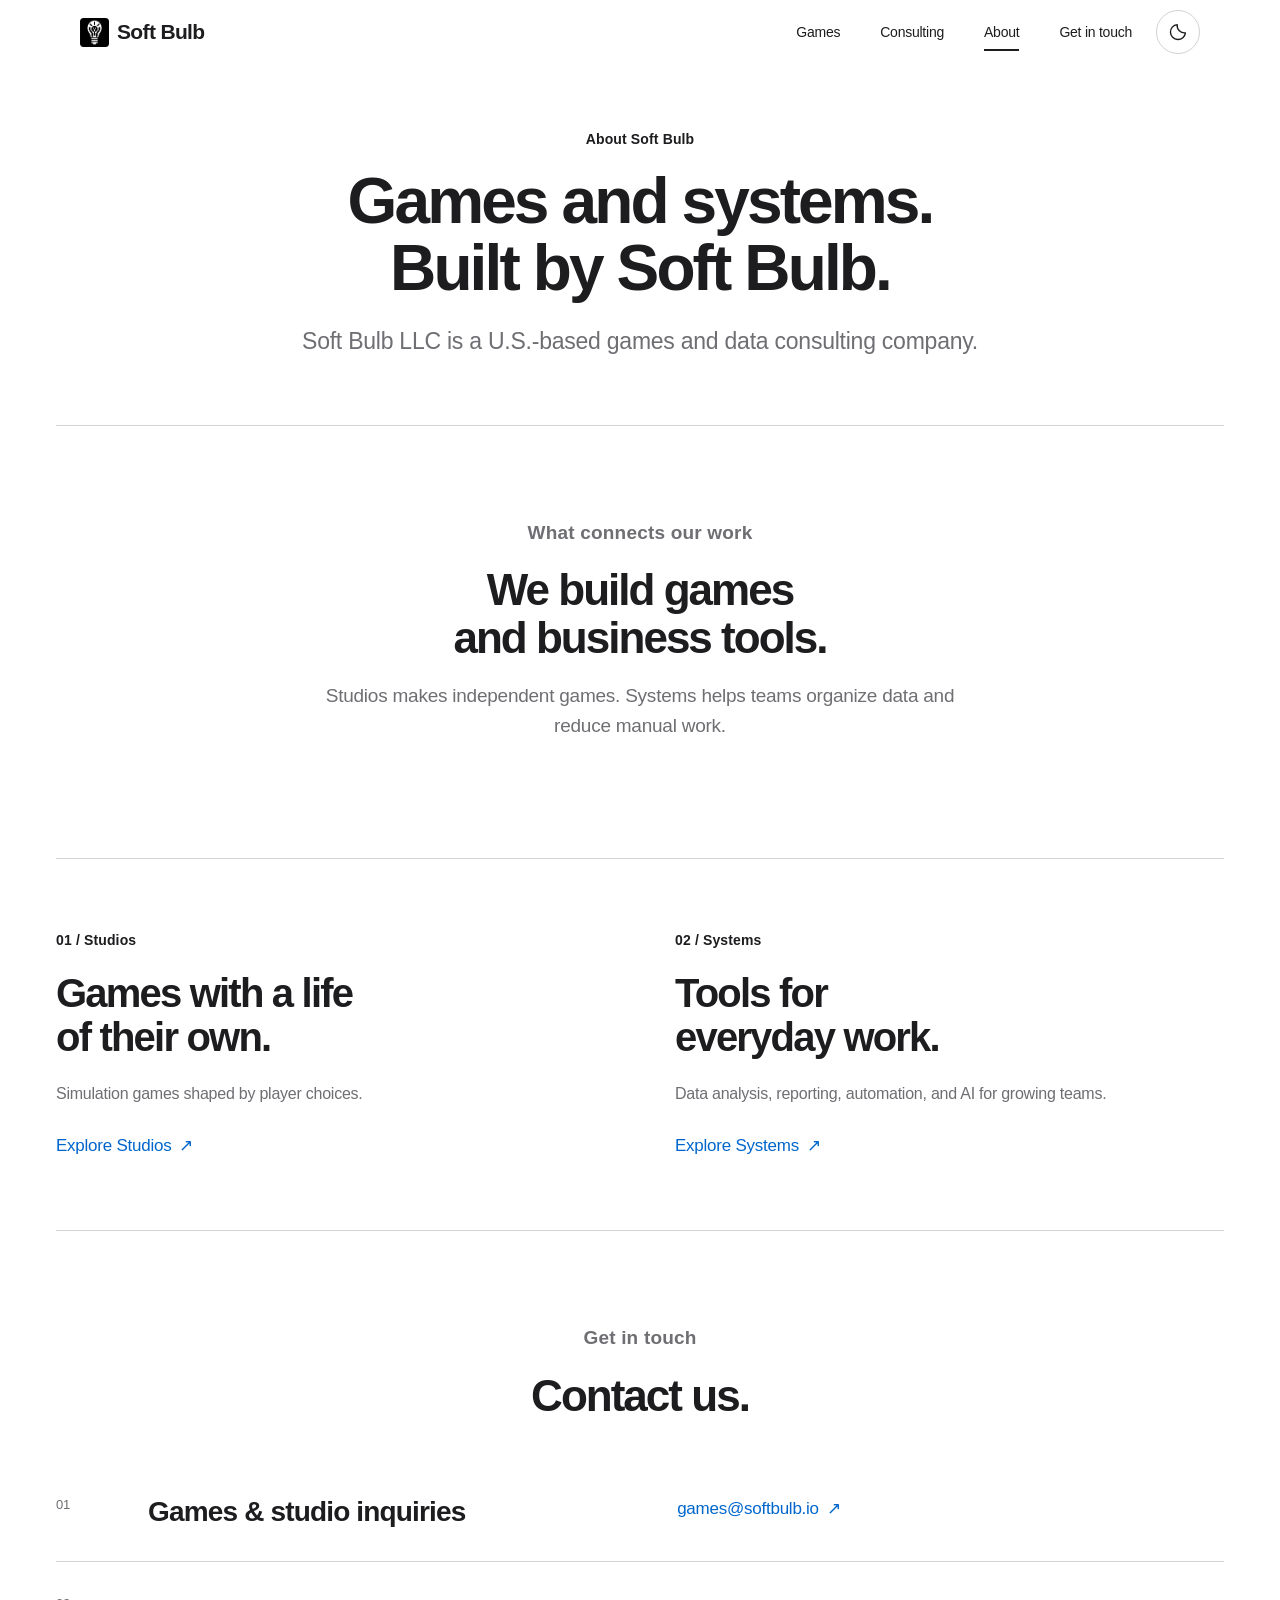
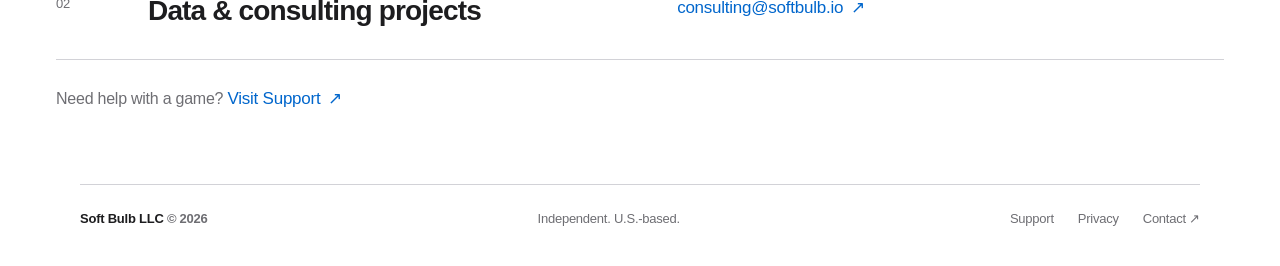
==== commit cc8138a6: "Shorten website copy and remove consulting game artwork" ====
--- a/about/index.html
+++ b/about/index.html
@@ -1,4 +1,4 @@
 <!doctype html>
 <html lang="en"><head><meta charset="utf-8"><meta name="viewport" content="width=device-width,initial-scale=1"><title>About | Soft Bulb</title><script src="../theme.js?v=20260926-1"></script><meta name="description" content="Soft Bulb Studios creates original games. Soft Bulb Systems provides practical data, reporting, automation and AI consulting."><meta name="theme-color" content="#fafbfc"><link rel="icon" href="../images/soft-bulb-logo-transparent.png"><link rel="stylesheet" href="../style.css"><meta property="og:image" content="https://softbulb.io/og.png"><link rel="stylesheet" href="../theme.css?v=20260926-1"></head>
 <body class="theme-apple"><a class="skip" href="#main">Skip to content</a><header class="site-header wrap"><a class="brand" href="../index.html" aria-label="Soft Bulb home"><img src="../images/soft-bulb-logo-transparent.png" alt="" width="38" height="38">Soft Bulb</a><nav class="nav" aria-label="Main navigation"><a href="../games/index.html">Games</a><a href="../consulting/index.html">Consulting</a><a href="../about/index.html" aria-current="page">About</a><a class="nav-contact" href="../about/index.html#contact">Get in touch <span class="arrow" aria-hidden="true">↗</span></a></nav><button class="theme-toggle" data-theme-toggle type="button" aria-label="Switch to dark mode" title="Switch to dark mode" hidden><svg class="theme-moon" width="20" height="20" viewBox="0 0 24 24" fill="none" stroke="currentColor" stroke-width="1.7" stroke-linecap="round" stroke-linejoin="round" aria-hidden="true"><path d="M20.9 13a9 9 0 0 1-9.9-9.9A9 9 0 1 0 20.9 13Z"/></svg><svg class="theme-sun" width="20" height="20" viewBox="0 0 24 24" fill="none" stroke="currentColor" stroke-width="1.7" stroke-linecap="round" aria-hidden="true"><circle cx="12" cy="12" r="4"/><path d="M12 2v2m0 16v2M2 12h2m16 0h2M5 5l1.5 1.5m11 11L19 19M5 19l1.5-1.5m11-11L19 5"/></svg></button><details class="mobile-menu"><summary>Menu</summary><nav aria-label="Mobile navigation"><a href="../games/index.html">Games</a><a href="../consulting/index.html">Consulting</a><a href="../about/index.html" aria-current="page">About</a><a class="nav-contact" href="../about/index.html#contact">Get in touch <span class="arrow" aria-hidden="true">↗</span></a></nav></details></header>
-<main id="main"><div class="wrap"><section class="page-intro"><p class="eyebrow">About Soft Bulb</p><h1>Two practices.<br>A shared curiosity.</h1><p class="lead">Soft Bulb LLC is a U.S.-based company working across independent games and practical data systems.</p></section><section class="section"><div class="section-heading"><p class="eyebrow">What connects our work</p><div><h2>Understanding how<br>the pieces fit together.</h2><p>A living game world and a reliable business workflow both depend on the relationships between their parts. We bring that systems thinking to everything we make, with care for the people using it.</p></div></div></section><div class="two-col section"><article><p class="eyebrow">01 / Studios</p><h2 style="margin:22px 0">Games with a life<br>of their own.</h2><p class="muted">Original, system-driven games where player choices matter and unexpected stories emerge.</p><div class="actions"><a class="text-link" href="../games/index.html">Explore Studios <span class="arrow" aria-hidden="true">↗</span></a></div></article><article><p class="eyebrow">02 / Systems</p><h2 style="margin:22px 0">Technology with<br>a practical purpose.</h2><p class="muted">Data strategy, analysis, reporting, automation, and practical AI for small and growing teams.</p><div class="actions"><a class="text-link" href="../consulting/index.html">Explore Systems <span class="arrow" aria-hidden="true">↗</span></a></div></article></div><section class="section" id="contact"><div class="section-heading"><p class="eyebrow">Get in touch</p><h2>A conversation starts here.</h2></div><div class="row-list"><article class="service-row"><span class="num">01</span><h3>Games &amp; studio inquiries</h3><p><a class="text-link" href="mailto:games@softbulb.io">games@softbulb.io <span class="arrow" aria-hidden="true">↗</span></a></p></article><article class="service-row"><span class="num">02</span><h3>Data &amp; consulting projects</h3><p><a class="text-link" href="mailto:consulting@softbulb.io?subject=Consulting%20inquiry">consulting@softbulb.io <span class="arrow" aria-hidden="true">↗</span></a></p></article></div><p style="margin-top:26px" class="muted">Need help with a game? <a class="text-link" href="../support/index.html">Visit Support <span class="arrow" aria-hidden="true">↗</span></a></p></section></div></main><footer class="footer wrap"><span class="footer-name">Soft Bulb LLC <span class="muted">© 2026</span></span><span>Independent. U.S.-based.</span><nav class="footer-links" aria-label="Footer navigation"><a href="../support/index.html">Support</a><a href="../privacy/index.html">Privacy</a><a href="mailto:contact@softbulb.io">Contact <span class="arrow" aria-hidden="true">↗</span></a></nav></footer></body></html>+<main id="main"><div class="wrap"><section class="page-intro"><p class="eyebrow">About Soft Bulb</p><h1>Games and systems.<br>Built by Soft Bulb.</h1><p class="lead">Soft Bulb LLC is a U.S.-based games and data consulting company.</p></section><section class="section"><div class="section-heading"><p class="eyebrow">What connects our work</p><div><h2>We build games<br>and business tools.</h2><p>Studios makes independent games. Systems helps teams organize data and reduce manual work.</p></div></div></section><div class="two-col section"><article><p class="eyebrow">01 / Studios</p><h2 style="margin:22px 0">Games with a life<br>of their own.</h2><p class="muted">Simulation games shaped by player choices.</p><div class="actions"><a class="text-link" href="../games/index.html">Explore Studios <span class="arrow" aria-hidden="true">↗</span></a></div></article><article><p class="eyebrow">02 / Systems</p><h2 style="margin:22px 0">Tools for<br>everyday work.</h2><p class="muted">Data analysis, reporting, automation, and AI for growing teams.</p><div class="actions"><a class="text-link" href="../consulting/index.html">Explore Systems <span class="arrow" aria-hidden="true">↗</span></a></div></article></div><section class="section" id="contact"><div class="section-heading"><p class="eyebrow">Get in touch</p><h2>Contact us.</h2></div><div class="row-list"><article class="service-row"><span class="num">01</span><h3>Games &amp; studio inquiries</h3><p><a class="text-link" href="mailto:games@softbulb.io">games@softbulb.io <span class="arrow" aria-hidden="true">↗</span></a></p></article><article class="service-row"><span class="num">02</span><h3>Data &amp; consulting projects</h3><p><a class="text-link" href="mailto:consulting@softbulb.io?subject=Consulting%20inquiry">consulting@softbulb.io <span class="arrow" aria-hidden="true">↗</span></a></p></article></div><p style="margin-top:26px" class="muted">Need help with a game? <a class="text-link" href="../support/index.html">Visit Support <span class="arrow" aria-hidden="true">↗</span></a></p></section></div></main><footer class="footer wrap"><span class="footer-name">Soft Bulb LLC <span class="muted">© 2026</span></span><span>Independent. U.S.-based.</span><nav class="footer-links" aria-label="Footer navigation"><a href="../support/index.html">Support</a><a href="../privacy/index.html">Privacy</a><a href="mailto:contact@softbulb.io">Contact <span class="arrow" aria-hidden="true">↗</span></a></nav></footer></body></html>
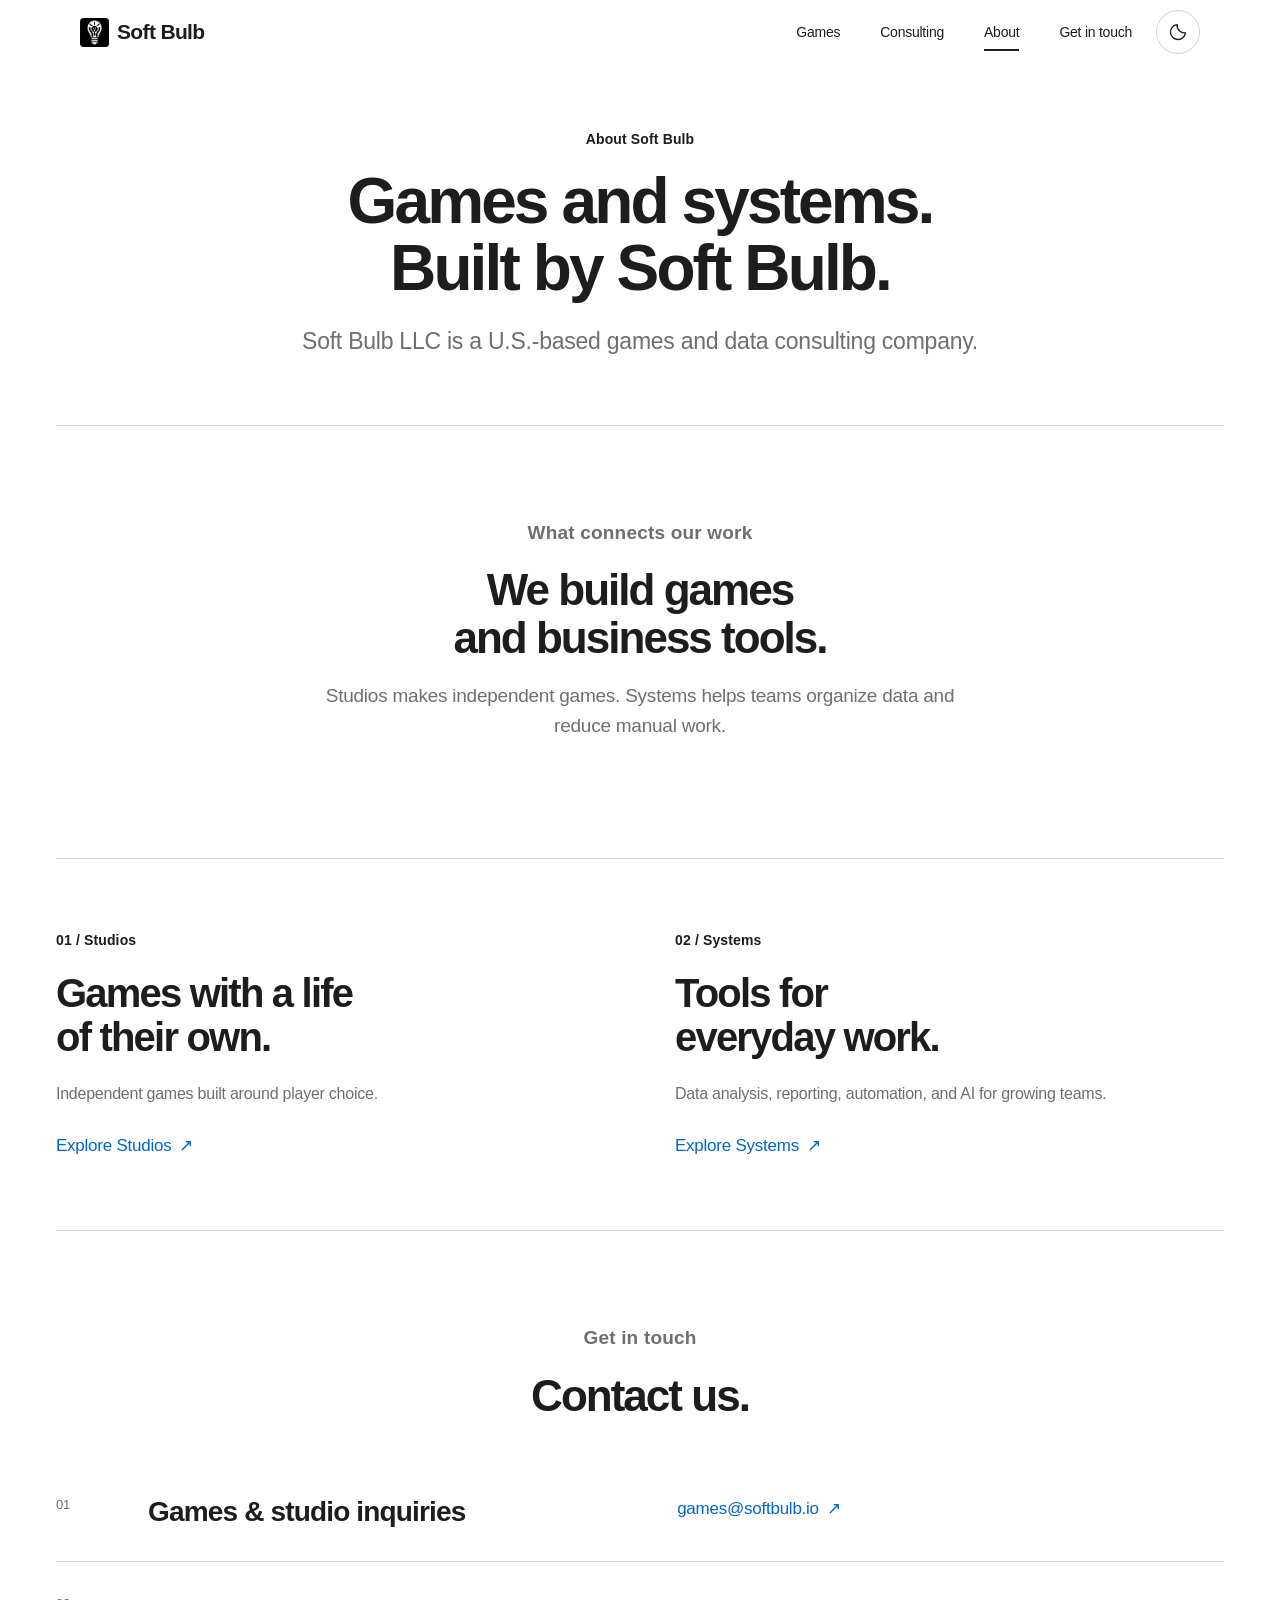
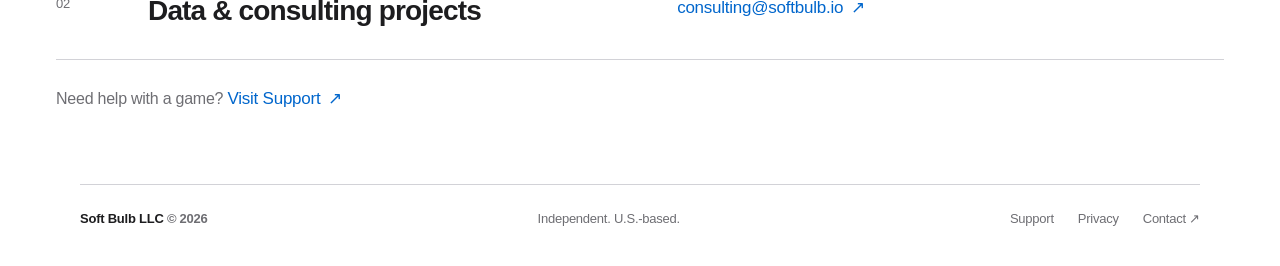
==== commit 283488a2: "Add Baseball RPS player card sign-up banner and generalize Studios copy - Studios page intro, game l" ====
--- a/about/index.html
+++ b/about/index.html
@@ -1,4 +1,4 @@
-<!doctype html>
-<html lang="en"><head><meta charset="utf-8"><meta name="viewport" content="width=device-width,initial-scale=1"><title>About | Soft Bulb</title><script src="../theme.js?v=20260926-1"></script><meta name="description" content="Soft Bulb Studios creates original games. Soft Bulb Systems provides practical data, reporting, automation and AI consulting."><meta name="theme-color" content="#fafbfc"><link rel="icon" href="../images/soft-bulb-logo-transparent.png"><link rel="stylesheet" href="../style.css"><meta property="og:image" content="https://softbulb.io/og.png"><link rel="stylesheet" href="../theme.css?v=20260926-1"></head>
-<body class="theme-apple"><a class="skip" href="#main">Skip to content</a><header class="site-header wrap"><a class="brand" href="../index.html" aria-label="Soft Bulb home"><img src="../images/soft-bulb-logo-transparent.png" alt="" width="38" height="38">Soft Bulb</a><nav class="nav" aria-label="Main navigation"><a href="../games/index.html">Games</a><a href="../consulting/index.html">Consulting</a><a href="../about/index.html" aria-current="page">About</a><a class="nav-contact" href="../about/index.html#contact">Get in touch <span class="arrow" aria-hidden="true">↗</span></a></nav><button class="theme-toggle" data-theme-toggle type="button" aria-label="Switch to dark mode" title="Switch to dark mode" hidden><svg class="theme-moon" width="20" height="20" viewBox="0 0 24 24" fill="none" stroke="currentColor" stroke-width="1.7" stroke-linecap="round" stroke-linejoin="round" aria-hidden="true"><path d="M20.9 13a9 9 0 0 1-9.9-9.9A9 9 0 1 0 20.9 13Z"/></svg><svg class="theme-sun" width="20" height="20" viewBox="0 0 24 24" fill="none" stroke="currentColor" stroke-width="1.7" stroke-linecap="round" aria-hidden="true"><circle cx="12" cy="12" r="4"/><path d="M12 2v2m0 16v2M2 12h2m16 0h2M5 5l1.5 1.5m11 11L19 19M5 19l1.5-1.5m11-11L19 5"/></svg></button><details class="mobile-menu"><summary>Menu</summary><nav aria-label="Mobile navigation"><a href="../games/index.html">Games</a><a href="../consulting/index.html">Consulting</a><a href="../about/index.html" aria-current="page">About</a><a class="nav-contact" href="../about/index.html#contact">Get in touch <span class="arrow" aria-hidden="true">↗</span></a></nav></details></header>
-<main id="main"><div class="wrap"><section class="page-intro"><p class="eyebrow">About Soft Bulb</p><h1>Games and systems.<br>Built by Soft Bulb.</h1><p class="lead">Soft Bulb LLC is a U.S.-based games and data consulting company.</p></section><section class="section"><div class="section-heading"><p class="eyebrow">What connects our work</p><div><h2>We build games<br>and business tools.</h2><p>Studios makes independent games. Systems helps teams organize data and reduce manual work.</p></div></div></section><div class="two-col section"><article><p class="eyebrow">01 / Studios</p><h2 style="margin:22px 0">Games with a life<br>of their own.</h2><p class="muted">Simulation games shaped by player choices.</p><div class="actions"><a class="text-link" href="../games/index.html">Explore Studios <span class="arrow" aria-hidden="true">↗</span></a></div></article><article><p class="eyebrow">02 / Systems</p><h2 style="margin:22px 0">Tools for<br>everyday work.</h2><p class="muted">Data analysis, reporting, automation, and AI for growing teams.</p><div class="actions"><a class="text-link" href="../consulting/index.html">Explore Systems <span class="arrow" aria-hidden="true">↗</span></a></div></article></div><section class="section" id="contact"><div class="section-heading"><p class="eyebrow">Get in touch</p><h2>Contact us.</h2></div><div class="row-list"><article class="service-row"><span class="num">01</span><h3>Games &amp; studio inquiries</h3><p><a class="text-link" href="mailto:games@softbulb.io">games@softbulb.io <span class="arrow" aria-hidden="true">↗</span></a></p></article><article class="service-row"><span class="num">02</span><h3>Data &amp; consulting projects</h3><p><a class="text-link" href="mailto:consulting@softbulb.io?subject=Consulting%20inquiry">consulting@softbulb.io <span class="arrow" aria-hidden="true">↗</span></a></p></article></div><p style="margin-top:26px" class="muted">Need help with a game? <a class="text-link" href="../support/index.html">Visit Support <span class="arrow" aria-hidden="true">↗</span></a></p></section></div></main><footer class="footer wrap"><span class="footer-name">Soft Bulb LLC <span class="muted">© 2026</span></span><span>Independent. U.S.-based.</span><nav class="footer-links" aria-label="Footer navigation"><a href="../support/index.html">Support</a><a href="../privacy/index.html">Privacy</a><a href="mailto:contact@softbulb.io">Contact <span class="arrow" aria-hidden="true">↗</span></a></nav></footer></body></html>+<!doctype html>
+<html lang="en"><head><meta charset="utf-8"><meta name="viewport" content="width=device-width,initial-scale=1"><title>About | Soft Bulb</title><script src="../theme.js?v=20260926-1"></script><meta name="description" content="Soft Bulb Studios creates original games. Soft Bulb Systems provides practical data, reporting, automation and AI consulting."><meta name="theme-color" content="#fafbfc"><link rel="icon" href="../images/soft-bulb-logo-transparent.png"><link rel="stylesheet" href="../style.css"><meta property="og:image" content="https://softbulb.io/og.png"><link rel="stylesheet" href="../theme.css?v=20261009-1"></head>
+<body class="theme-apple"><a class="skip" href="#main">Skip to content</a><header class="site-header wrap"><a class="brand" href="../index.html" aria-label="Soft Bulb home"><img src="../images/soft-bulb-logo-transparent.png" alt="" width="38" height="38">Soft Bulb</a><nav class="nav" aria-label="Main navigation"><a href="../games/index.html">Games</a><a href="../consulting/index.html">Consulting</a><a href="../about/index.html" aria-current="page">About</a><a class="nav-contact" href="../about/index.html#contact">Get in touch <span class="arrow" aria-hidden="true">↗</span></a></nav><button class="theme-toggle" data-theme-toggle type="button" aria-label="Switch to dark mode" title="Switch to dark mode" hidden><svg class="theme-moon" width="20" height="20" viewBox="0 0 24 24" fill="none" stroke="currentColor" stroke-width="1.7" stroke-linecap="round" stroke-linejoin="round" aria-hidden="true"><path d="M20.9 13a9 9 0 0 1-9.9-9.9A9 9 0 1 0 20.9 13Z"/></svg><svg class="theme-sun" width="20" height="20" viewBox="0 0 24 24" fill="none" stroke="currentColor" stroke-width="1.7" stroke-linecap="round" aria-hidden="true"><circle cx="12" cy="12" r="4"/><path d="M12 2v2m0 16v2M2 12h2m16 0h2M5 5l1.5 1.5m11 11L19 19M5 19l1.5-1.5m11-11L19 5"/></svg></button><details class="mobile-menu"><summary>Menu</summary><nav aria-label="Mobile navigation"><a href="../games/index.html">Games</a><a href="../consulting/index.html">Consulting</a><a href="../about/index.html" aria-current="page">About</a><a class="nav-contact" href="../about/index.html#contact">Get in touch <span class="arrow" aria-hidden="true">↗</span></a></nav></details></header>
+<main id="main"><div class="wrap"><section class="page-intro"><p class="eyebrow">About Soft Bulb</p><h1>Games and systems.<br>Built by Soft Bulb.</h1><p class="lead">Soft Bulb LLC is a U.S.-based games and data consulting company.</p></section><section class="section"><div class="section-heading"><p class="eyebrow">What connects our work</p><div><h2>We build games<br>and business tools.</h2><p>Studios makes independent games. Systems helps teams organize data and reduce manual work.</p></div></div></section><div class="two-col section"><article><p class="eyebrow">01 / Studios</p><h2 style="margin:22px 0">Games with a life<br>of their own.</h2><p class="muted">Independent games built around player choice.</p><div class="actions"><a class="text-link" href="../games/index.html">Explore Studios <span class="arrow" aria-hidden="true">↗</span></a></div></article><article><p class="eyebrow">02 / Systems</p><h2 style="margin:22px 0">Tools for<br>everyday work.</h2><p class="muted">Data analysis, reporting, automation, and AI for growing teams.</p><div class="actions"><a class="text-link" href="../consulting/index.html">Explore Systems <span class="arrow" aria-hidden="true">↗</span></a></div></article></div><section class="section" id="contact"><div class="section-heading"><p class="eyebrow">Get in touch</p><h2>Contact us.</h2></div><div class="row-list"><article class="service-row"><span class="num">01</span><h3>Games &amp; studio inquiries</h3><p><a class="text-link" href="mailto:games@softbulb.io">games@softbulb.io <span class="arrow" aria-hidden="true">↗</span></a></p></article><article class="service-row"><span class="num">02</span><h3>Data &amp; consulting projects</h3><p><a class="text-link" href="mailto:consulting@softbulb.io?subject=Consulting%20inquiry">consulting@softbulb.io <span class="arrow" aria-hidden="true">↗</span></a></p></article></div><p style="margin-top:26px" class="muted">Need help with a game? <a class="text-link" href="../support/index.html">Visit Support <span class="arrow" aria-hidden="true">↗</span></a></p></section></div></main><footer class="footer wrap"><span class="footer-name">Soft Bulb LLC <span class="muted">© 2026</span></span><span>Independent. U.S.-based.</span><nav class="footer-links" aria-label="Footer navigation"><a href="../support/index.html">Support</a><a href="../privacy/index.html">Privacy</a><a href="mailto:contact@softbulb.io">Contact <span class="arrow" aria-hidden="true">↗</span></a></nav></footer></body></html>
--- a/theme.css
+++ b/theme.css
@@ -63,3 +63,23 @@
 html[data-theme="dark"] .skip{background:#f5f5f7;color:#1d1d1f}
 html[data-theme="dark"] .footer{border-color:#2b2b2e}
 html[data-theme="dark"] a:focus-visible,html[data-theme="dark"] button:focus-visible,html[data-theme="dark"] summary:focus-visible{outline-color:#64b5ff}
+
+/* Baseball RPS player card sign-up banner. Colors come from the Baseball RPS artwork. */
+.card-banner{--card-ink:#121214;--card-paper:#f6e2c6;--card-blue:#1f4fd6;--card-red:#e2261c;--card-orange:#f39c12;display:grid;grid-template-columns:minmax(0,1.2fr) minmax(0,.8fr);align-items:center;gap:48px;margin:0 0 72px;padding:72px 64px;border-radius:28px;background:var(--card-ink);color:#f5f5f7;overflow:hidden;scroll-margin-top:24px}
+.card-banner .eyebrow{color:var(--card-orange);font-size:15px;margin-bottom:16px}
+.card-banner h2{font-size:72px;line-height:1.02;letter-spacing:-.05em;color:var(--card-paper)}
+.card-banner-lead{font-size:22px;line-height:1.45;color:#d2d2d7;margin:24px 0 0;max-width:560px}
+.card-banner-facts{list-style:none;padding:0;margin:26px 0 0;display:grid;gap:10px}
+.card-banner-facts li{display:flex;align-items:baseline;gap:12px;font-size:17px;line-height:1.5;color:#a1a1a6}
+.card-banner-facts li::before{content:"";flex:none;width:9px;height:9px;border-radius:50%;background:var(--card-blue);transform:translateY(-1px)}
+.card-banner-facts li:nth-child(2)::before{background:var(--card-red)}
+.card-banner-facts li:nth-child(3)::before{background:var(--card-orange)}
+.card-banner .actions{margin-top:34px}
+.card-banner .button{font-size:18px;padding:14px 28px}
+.card-banner-note{margin:22px 0 0;font-size:15px;color:#a1a1a6}
+.card-banner .text-link{font-size:15px;color:#64b5ff}
+.card-banner-art{display:flex;justify-content:center;min-width:0}
+.card-banner-art svg{display:block;width:100%;max-width:420px;height:auto}
+html[data-theme="dark"] .card-banner{--card-ink:#171719;box-shadow:inset 0 0 0 1px #2b2b2e}
+@media(max-width:1100px){.card-banner{padding:56px 44px;gap:32px}.card-banner h2{font-size:56px}.card-banner-lead{font-size:20px}}
+@media(max-width:760px){.card-banner{grid-template-columns:1fr;gap:22px;margin:0 -8px 48px;padding:34px 24px 40px;border-radius:20px}.card-banner-art{order:-1}.card-banner-art svg{max-width:250px}.card-banner .eyebrow{font-size:14px;margin-bottom:12px}.card-banner h2{font-size:42px}.card-banner-lead{font-size:18px;margin-top:18px}.card-banner-facts li{font-size:16px}.card-banner .actions{margin-top:28px}.card-banner .button{font-size:16px;padding:12px 22px}}
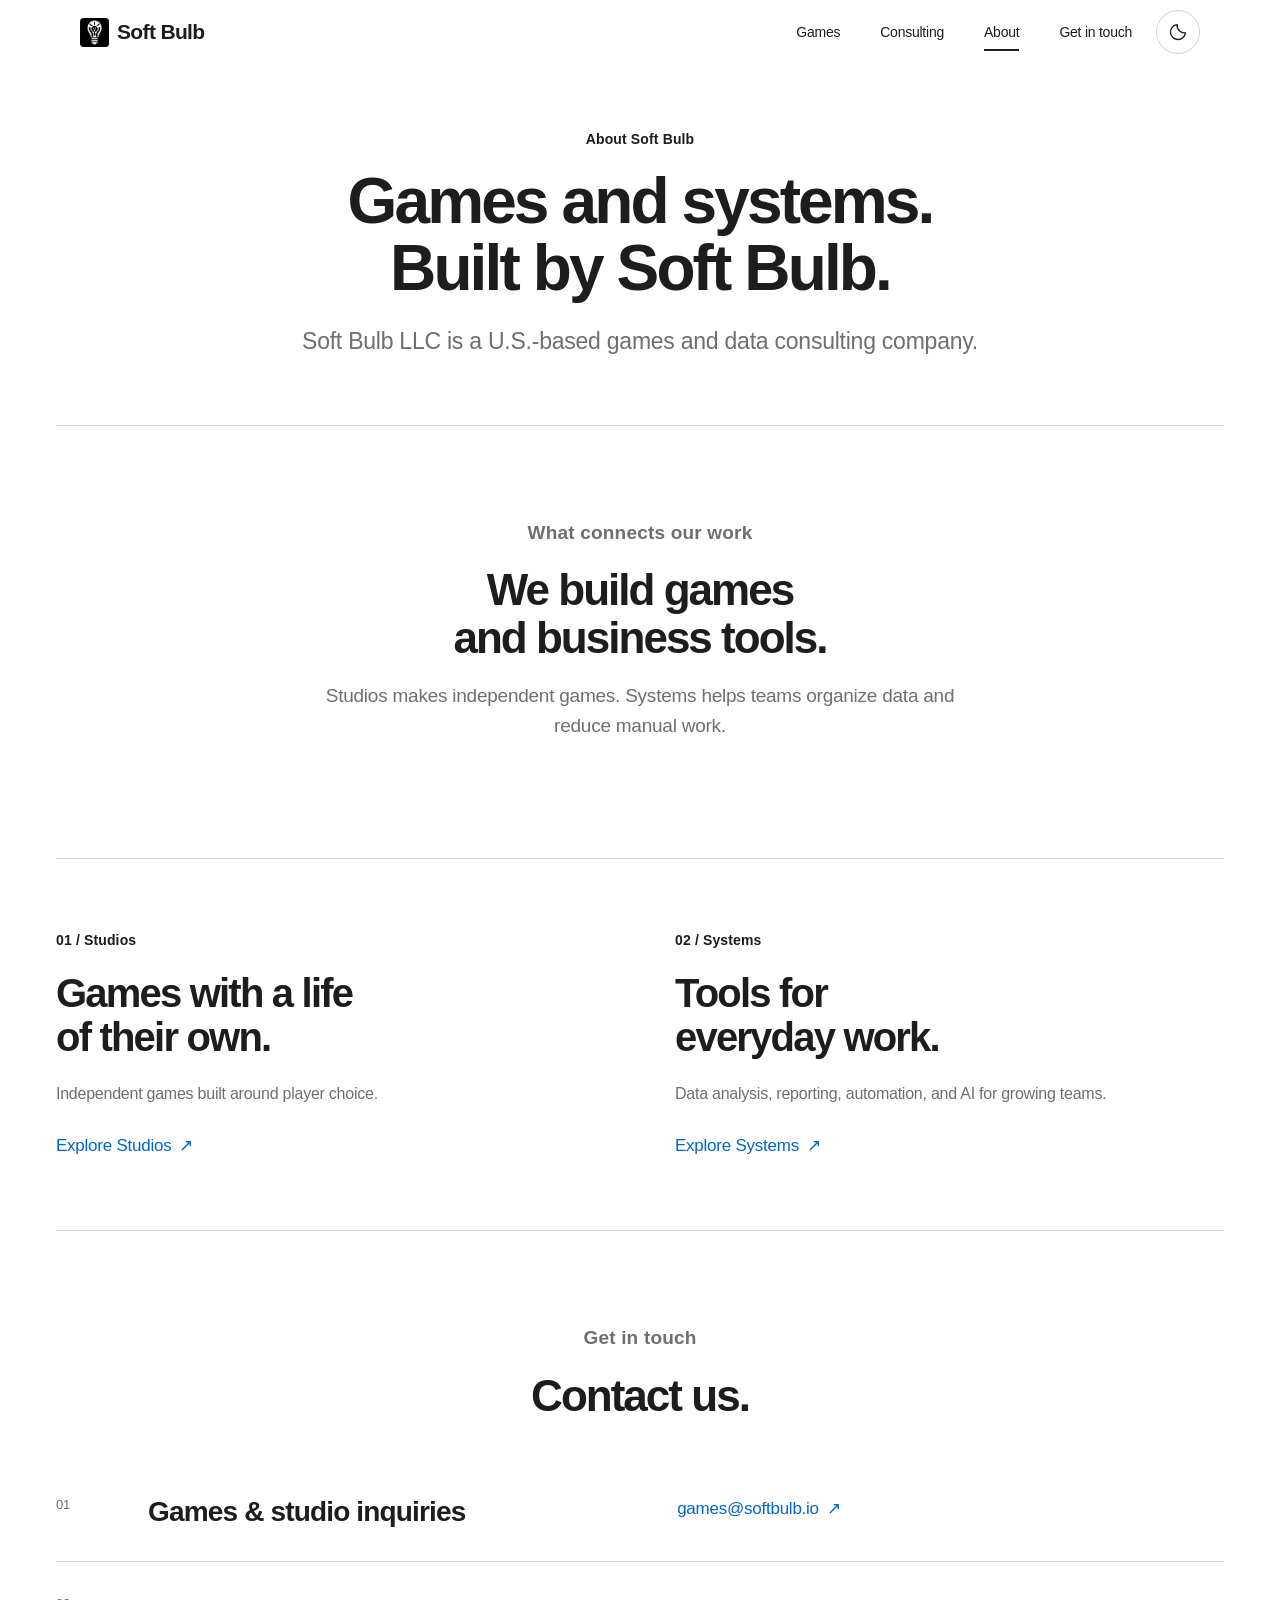
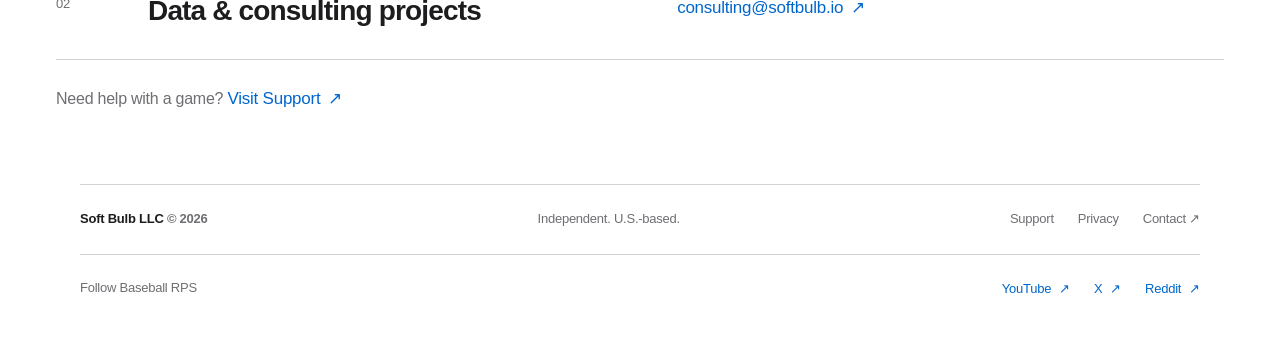
==== commit d9686156: "Update game links, Baseball RPS artwork, and social profiles" ====
--- a/about/index.html
+++ b/about/index.html
@@ -1,4 +1,4 @@
 <!doctype html>
-<html lang="en"><head><meta charset="utf-8"><meta name="viewport" content="width=device-width,initial-scale=1"><title>About | Soft Bulb</title><script src="../theme.js?v=20260926-1"></script><meta name="description" content="Soft Bulb Studios creates original games. Soft Bulb Systems provides practical data, reporting, automation and AI consulting."><meta name="theme-color" content="#fafbfc"><link rel="icon" href="../images/soft-bulb-logo-transparent.png"><link rel="stylesheet" href="../style.css"><meta property="og:image" content="https://softbulb.io/og.png"><link rel="stylesheet" href="../theme.css?v=20261009-1"></head>
-<body class="theme-apple"><a class="skip" href="#main">Skip to content</a><header class="site-header wrap"><a class="brand" href="../index.html" aria-label="Soft Bulb home"><img src="../images/soft-bulb-logo-transparent.png" alt="" width="38" height="38">Soft Bulb</a><nav class="nav" aria-label="Main navigation"><a href="../games/index.html">Games</a><a href="../consulting/index.html">Consulting</a><a href="../about/index.html" aria-current="page">About</a><a class="nav-contact" href="../about/index.html#contact">Get in touch <span class="arrow" aria-hidden="true">↗</span></a></nav><button class="theme-toggle" data-theme-toggle type="button" aria-label="Switch to dark mode" title="Switch to dark mode" hidden><svg class="theme-moon" width="20" height="20" viewBox="0 0 24 24" fill="none" stroke="currentColor" stroke-width="1.7" stroke-linecap="round" stroke-linejoin="round" aria-hidden="true"><path d="M20.9 13a9 9 0 0 1-9.9-9.9A9 9 0 1 0 20.9 13Z"/></svg><svg class="theme-sun" width="20" height="20" viewBox="0 0 24 24" fill="none" stroke="currentColor" stroke-width="1.7" stroke-linecap="round" aria-hidden="true"><circle cx="12" cy="12" r="4"/><path d="M12 2v2m0 16v2M2 12h2m16 0h2M5 5l1.5 1.5m11 11L19 19M5 19l1.5-1.5m11-11L19 5"/></svg></button><details class="mobile-menu"><summary>Menu</summary><nav aria-label="Mobile navigation"><a href="../games/index.html">Games</a><a href="../consulting/index.html">Consulting</a><a href="../about/index.html" aria-current="page">About</a><a class="nav-contact" href="../about/index.html#contact">Get in touch <span class="arrow" aria-hidden="true">↗</span></a></nav></details></header>
-<main id="main"><div class="wrap"><section class="page-intro"><p class="eyebrow">About Soft Bulb</p><h1>Games and systems.<br>Built by Soft Bulb.</h1><p class="lead">Soft Bulb LLC is a U.S.-based games and data consulting company.</p></section><section class="section"><div class="section-heading"><p class="eyebrow">What connects our work</p><div><h2>We build games<br>and business tools.</h2><p>Studios makes independent games. Systems helps teams organize data and reduce manual work.</p></div></div></section><div class="two-col section"><article><p class="eyebrow">01 / Studios</p><h2 style="margin:22px 0">Games with a life<br>of their own.</h2><p class="muted">Independent games built around player choice.</p><div class="actions"><a class="text-link" href="../games/index.html">Explore Studios <span class="arrow" aria-hidden="true">↗</span></a></div></article><article><p class="eyebrow">02 / Systems</p><h2 style="margin:22px 0">Tools for<br>everyday work.</h2><p class="muted">Data analysis, reporting, automation, and AI for growing teams.</p><div class="actions"><a class="text-link" href="../consulting/index.html">Explore Systems <span class="arrow" aria-hidden="true">↗</span></a></div></article></div><section class="section" id="contact"><div class="section-heading"><p class="eyebrow">Get in touch</p><h2>Contact us.</h2></div><div class="row-list"><article class="service-row"><span class="num">01</span><h3>Games &amp; studio inquiries</h3><p><a class="text-link" href="mailto:games@softbulb.io">games@softbulb.io <span class="arrow" aria-hidden="true">↗</span></a></p></article><article class="service-row"><span class="num">02</span><h3>Data &amp; consulting projects</h3><p><a class="text-link" href="mailto:consulting@softbulb.io?subject=Consulting%20inquiry">consulting@softbulb.io <span class="arrow" aria-hidden="true">↗</span></a></p></article></div><p style="margin-top:26px" class="muted">Need help with a game? <a class="text-link" href="../support/index.html">Visit Support <span class="arrow" aria-hidden="true">↗</span></a></p></section></div></main><footer class="footer wrap"><span class="footer-name">Soft Bulb LLC <span class="muted">© 2026</span></span><span>Independent. U.S.-based.</span><nav class="footer-links" aria-label="Footer navigation"><a href="../support/index.html">Support</a><a href="../privacy/index.html">Privacy</a><a href="mailto:contact@softbulb.io">Contact <span class="arrow" aria-hidden="true">↗</span></a></nav></footer></body></html>+<html lang="en"><head><meta charset="utf-8"><meta name="viewport" content="width=device-width,initial-scale=1"><title>About | Soft Bulb</title><script src="../theme.js?v=20260926-1"></script><meta name="description" content="Soft Bulb Studios creates original games. Soft Bulb Systems provides practical data, reporting, automation and AI consulting."><meta name="theme-color" content="#fafbfc"><link rel="icon" href="../images/soft-bulb-logo-transparent.png"><link rel="stylesheet" href="../style.css"><meta property="og:image" content="https://softbulb.io/og.png"><link rel="stylesheet" href="../theme.css?v=20261105-1"></head>
+<body class="theme-main"><a class="skip" href="#main">Skip to content</a><header class="site-header wrap"><a class="brand" href="../index.html" aria-label="Soft Bulb home"><img src="../images/soft-bulb-logo-transparent.png" alt="" width="38" height="38">Soft Bulb</a><nav class="nav" aria-label="Main navigation"><a href="../games/index.html">Games</a><a href="../consulting/index.html">Consulting</a><a href="../about/index.html" aria-current="page">About</a><a class="nav-contact" href="../about/index.html#contact">Get in touch <span class="arrow" aria-hidden="true">↗</span></a></nav><button class="theme-toggle" data-theme-toggle type="button" aria-label="Switch to dark mode" title="Switch to dark mode" hidden><svg class="theme-moon" width="20" height="20" viewBox="0 0 24 24" fill="none" stroke="currentColor" stroke-width="1.7" stroke-linecap="round" stroke-linejoin="round" aria-hidden="true"><path d="M20.9 13a9 9 0 0 1-9.9-9.9A9 9 0 1 0 20.9 13Z"/></svg><svg class="theme-sun" width="20" height="20" viewBox="0 0 24 24" fill="none" stroke="currentColor" stroke-width="1.7" stroke-linecap="round" aria-hidden="true"><circle cx="12" cy="12" r="4"/><path d="M12 2v2m0 16v2M2 12h2m16 0h2M5 5l1.5 1.5m11 11L19 19M5 19l1.5-1.5m11-11L19 5"/></svg></button><details class="mobile-menu"><summary>Menu</summary><nav aria-label="Mobile navigation"><a href="../games/index.html">Games</a><a href="../consulting/index.html">Consulting</a><a href="../about/index.html" aria-current="page">About</a><a class="nav-contact" href="../about/index.html#contact">Get in touch <span class="arrow" aria-hidden="true">↗</span></a></nav></details></header>
+<main id="main"><div class="wrap"><section class="page-intro"><p class="eyebrow">About Soft Bulb</p><h1>Games and systems.<br>Built by Soft Bulb.</h1><p class="lead">Soft Bulb LLC is a U.S.-based games and data consulting company.</p></section><section class="section"><div class="section-heading"><p class="eyebrow">What connects our work</p><div><h2>We build games<br>and business tools.</h2><p>Studios makes independent games. Systems helps teams organize data and reduce manual work.</p></div></div></section><div class="two-col section"><article><p class="eyebrow">01 / Studios</p><h2 style="margin:22px 0">Games with a life<br>of their own.</h2><p class="muted">Independent games built around player choice.</p><div class="actions"><a class="text-link" href="../games/index.html">Explore Studios <span class="arrow" aria-hidden="true">↗</span></a></div></article><article><p class="eyebrow">02 / Systems</p><h2 style="margin:22px 0">Tools for<br>everyday work.</h2><p class="muted">Data analysis, reporting, automation, and AI for growing teams.</p><div class="actions"><a class="text-link" href="../consulting/index.html">Explore Systems <span class="arrow" aria-hidden="true">↗</span></a></div></article></div><section class="section" id="contact"><div class="section-heading"><p class="eyebrow">Get in touch</p><h2>Contact us.</h2></div><div class="row-list"><article class="service-row"><span class="num">01</span><h3>Games &amp; studio inquiries</h3><p><a class="text-link" href="mailto:games@softbulb.io">games@softbulb.io <span class="arrow" aria-hidden="true">↗</span></a></p></article><article class="service-row"><span class="num">02</span><h3>Data &amp; consulting projects</h3><p><a class="text-link" href="mailto:consulting@softbulb.io?subject=Consulting%20inquiry">consulting@softbulb.io <span class="arrow" aria-hidden="true">↗</span></a></p></article></div><p style="margin-top:26px" class="muted">Need help with a game? <a class="text-link" href="../support/index.html">Visit Support <span class="arrow" aria-hidden="true">↗</span></a></p></section></div></main><footer class="footer wrap"><span class="footer-name">Soft Bulb LLC <span class="muted">© 2026</span></span><span>Independent. U.S.-based.</span><nav class="footer-links" aria-label="Footer navigation"><a href="../support/index.html">Support</a><a href="../privacy/index.html">Privacy</a><a href="mailto:contact@softbulb.io">Contact <span class="arrow" aria-hidden="true">↗</span></a></nav><nav class="footer-social" aria-label="Baseball RPS social media"><span>Follow Baseball RPS</span><a class="text-link" href="https://www.youtube.com/@BaseballRPS" target="_blank" rel="noopener noreferrer">YouTube <span class="arrow" aria-hidden="true">↗</span></a><a class="text-link" href="https://x.com/baseballRPS" target="_blank" rel="noopener noreferrer">X <span class="arrow" aria-hidden="true">↗</span></a><a class="text-link" href="https://www.reddit.com/r/BaseballRPS/" target="_blank" rel="noopener noreferrer">Reddit <span class="arrow" aria-hidden="true">↗</span></a></nav></footer></body></html>
--- a/theme.css
+++ b/theme.css
@@ -1,8 +1,8 @@
-/* Apple reference: compact navigation, centered typography, neutral surfaces. */
-.apple-gateway-intro{text-align:center;padding:42px 24px 38px}.apple-gateway-intro .eyebrow{color:var(--muted);margin-bottom:12px}.apple-gateway-intro h1{font-size:56px;line-height:1.04;letter-spacing:-.05em}.apple-gateway-intro>p:last-child{color:var(--muted);font-size:20px;margin-top:18px}
-.apple-gateways.wrap{max-width:1120px;display:grid;grid-template-columns:1fr 1fr;gap:24px;padding-bottom:56px}.apple-gate{background:#f5f5f7;border-radius:24px;padding:35px 32px 38px;text-align:center;display:flex;align-items:center;flex-direction:column;min-width:0;transition:background .2s}.apple-gate:hover{background:#ededf1}.gate-icon{width:60px;height:60px;color:#0066cc;margin-bottom:22px;flex:none}.apple-gate .eyebrow{color:var(--muted);font-size:14px;margin-bottom:11px}.apple-gate h2{font-size:38px;line-height:1.15;letter-spacing:-.045em}.gate-description{font-size:18px;line-height:1.5;color:var(--muted);max-width:350px;margin:17px 0 26px}.gate-action{display:inline-flex;align-items:center;justify-content:center;gap:15px;background:#0071e3;color:white;border-radius:999px;font-size:16px;line-height:1.5;padding:11px 23px;margin-top:auto}.apple-gate:hover .gate-action{background:#0077ed}
-@media(max-width:900px){.apple-gateways.wrap{gap:20px}.apple-gate{padding:30px 22px}.apple-gate h2{font-size:32px}.gate-description{font-size:17px}}
-@media(max-width:760px){.apple-gateway-intro{padding:28px 20px 26px}.apple-gateway-intro h1{font-size:42px}.apple-gateway-intro .eyebrow{font-size:13px;margin-bottom:10px}.apple-gateway-intro>p:last-child{font-size:17px;margin-top:14px}.apple-gateways.wrap{grid-template-columns:1fr;gap:16px;padding-bottom:32px}.apple-gate{position:relative;align-items:flex-start;text-align:left;padding:26px;border-radius:20px}.apple-gate h2{font-size:30px}.apple-gate .eyebrow{font-size:13px;margin:0 44px 10px 0}.gate-icon{position:absolute;top:21px;right:23px;width:35px;height:35px;margin:0}.gate-description{font-size:16px;line-height:1.5;max-width:340px;margin:13px 0 20px}.gate-action{font-size:15px;padding:10px 19px}.apple-gateways .apple-gate:focus-visible{outline-offset:4px}}
+/* Shared presentation: compact navigation, centered typography, neutral surfaces. */
+.sb-gateway-intro{text-align:center;padding:42px 24px 38px}.sb-gateway-intro .eyebrow{color:var(--muted);margin-bottom:12px}.sb-gateway-intro h1{font-size:56px;line-height:1.04;letter-spacing:-.05em}.sb-gateway-intro>p:last-child{color:var(--muted);font-size:20px;margin-top:18px}
+.sb-gateways.wrap{max-width:1120px;display:grid;grid-template-columns:1fr 1fr;gap:24px;padding-bottom:56px}.sb-gate{background:#f5f5f7;border-radius:24px;padding:35px 32px 38px;text-align:center;display:flex;align-items:center;flex-direction:column;min-width:0;transition:background .2s}.sb-gate:hover{background:#ededf1}.gate-icon{width:60px;height:60px;color:#0066cc;margin-bottom:22px;flex:none}.sb-gate .eyebrow{color:var(--muted);font-size:14px;margin-bottom:11px}.sb-gate h2{font-size:38px;line-height:1.15;letter-spacing:-.045em}.gate-description{font-size:18px;line-height:1.5;color:var(--muted);max-width:350px;margin:17px 0 26px}.gate-action{display:inline-flex;align-items:center;justify-content:center;gap:15px;background:#0071e3;color:white;border-radius:999px;font-size:16px;line-height:1.5;padding:11px 23px;margin-top:auto}.sb-gate:hover .gate-action{background:#0077ed}
+@media(max-width:900px){.sb-gateways.wrap{gap:20px}.sb-gate{padding:30px 22px}.sb-gate h2{font-size:32px}.gate-description{font-size:17px}}
+@media(max-width:760px){.sb-gateway-intro{padding:28px 20px 26px}.sb-gateway-intro h1{font-size:42px}.sb-gateway-intro .eyebrow{font-size:13px;margin-bottom:10px}.sb-gateway-intro>p:last-child{font-size:17px;margin-top:14px}.sb-gateways.wrap{grid-template-columns:1fr;gap:16px;padding-bottom:32px}.sb-gate{position:relative;align-items:flex-start;text-align:left;padding:26px;border-radius:20px}.sb-gate h2{font-size:30px}.sb-gate .eyebrow{font-size:13px;margin:0 44px 10px 0}.gate-icon{position:absolute;top:21px;right:23px;width:35px;height:35px;margin:0}.gate-description{font-size:16px;line-height:1.5;max-width:340px;margin:13px 0 20px}.gate-action{font-size:15px;padding:10px 19px}.sb-gateways .sb-gate:focus-visible{outline-offset:4px}}
 :root{--ink:#1d1d1f;--muted:#6e6e73;--line:#d2d2d7;--blue:#0071e3;--paper:#fff;--max:1200px}
 body{font-family:-apple-system,BlinkMacSystemFont,'Segoe UI',Arial,sans-serif;letter-spacing:-.015em}
 h1,h2,h3{font-weight:650;letter-spacing:-.045em}
@@ -13,21 +13,21 @@
 .button{background:var(--blue);border-color:var(--blue);font-size:16px;font-weight:400;border-radius:999px;padding:10px 22px;gap:16px}
 .button:hover{background:#0077ed;border-color:#0077ed}.button.secondary{color:var(--blue);border-color:var(--blue);background:transparent}.button.secondary:hover{background:var(--blue);color:#fff;border-color:var(--blue)}
 .text-link{border:0;padding:0;color:#0066cc;font-size:17px;font-weight:400;gap:8px}.text-link:hover{text-decoration:underline;text-underline-offset:4px}
-.actions{gap:18px}.apple-intro{text-align:center;padding:30px 24px 32px;background:#f5f5f7}
-.apple-intro .eyebrow{color:var(--muted);margin-bottom:10px}.apple-intro h1{font-size:56px;line-height:1.02;letter-spacing:-.05em}.apple-intro>p:not(.eyebrow){margin-top:14px;font-size:19px;line-height:1.4;color:var(--muted)}
-.apple-intro .actions,.apple-feature .actions,.apple-tile .actions{justify-content:center;margin-top:22px}
-.apple-feature{margin-top:12px;padding:42px 24px 0;text-align:center;background:#162a24;color:#fff;overflow:hidden}.apple-feature .eyebrow{color:#c1d0c5;margin-bottom:10px}.apple-feature h2{font-size:44px;line-height:1.06}.apple-feature-copy>p:not(.eyebrow){font-size:24px;margin:8px 0}.apple-feature .status{color:#c4cfc9;font-size:14px}.apple-feature .button.secondary{color:#8bc3ff;border-color:#8bc3ff}.apple-feature .button.secondary:hover{color:white}
-.apple-game-art{display:block;max-width:620px;margin:24px auto 0;overflow:hidden}.apple-game-art img{width:100%;height:auto}
-.apple-tiles{display:grid;grid-template-columns:1fr 1fr;gap:12px;padding:12px}.apple-tile{min-width:0;min-height:590px;text-align:center;padding:44px 28px 0;overflow:hidden}.apple-tile h2{font-size:44px;margin:12px 0}.apple-tile>p:not(.eyebrow){font-size:20px;line-height:1.4}.apple-tile>.status{display:block;margin-top:9px;font-size:14px}
-.apple-systems{background:#f5f5f7}.apple-service-list{display:grid;grid-template-columns:1fr 1fr;max-width:430px;margin:58px auto 42px;text-align:left;border-top:1px solid var(--line);gap:0 32px}.apple-service-list span{font-size:21px;font-weight:600;letter-spacing:-.03em;padding:22px 0;border-bottom:1px solid var(--line)}
-.apple-baseball{background:#f3ebda}.apple-baseball-art{display:block;max-width:330px;margin:10px auto 0}.apple-baseball-art img{width:100%;mix-blend-mode:multiply}.apple-about{text-align:center;padding:88px 24px 94px}.apple-about h2{font-size:48px;margin:20px 0}.apple-about>p:not(.eyebrow){font-size:20px;color:var(--muted);line-height:1.5;margin-bottom:24px}
+.actions{gap:18px}.sb-intro{text-align:center;padding:30px 24px 32px;background:#f5f5f7}
+.sb-intro .eyebrow{color:var(--muted);margin-bottom:10px}.sb-intro h1{font-size:56px;line-height:1.02;letter-spacing:-.05em}.sb-intro>p:not(.eyebrow){margin-top:14px;font-size:19px;line-height:1.4;color:var(--muted)}
+.sb-intro .actions,.sb-feature .actions,.sb-tile .actions{justify-content:center;margin-top:22px}
+.sb-feature{margin-top:12px;padding:42px 24px 0;text-align:center;background:#162a24;color:#fff;overflow:hidden}.sb-feature .eyebrow{color:#c1d0c5;margin-bottom:10px}.sb-feature h2{font-size:44px;line-height:1.06}.sb-feature-copy>p:not(.eyebrow){font-size:24px;margin:8px 0}.sb-feature .status{color:#c4cfc9;font-size:14px}.sb-feature .button.secondary{color:#8bc3ff;border-color:#8bc3ff}.sb-feature .button.secondary:hover{color:white}
+.sb-game-art{display:block;max-width:620px;margin:24px auto 0;overflow:hidden}.sb-game-art img{width:100%;height:auto}
+.sb-tiles{display:grid;grid-template-columns:1fr 1fr;gap:12px;padding:12px}.sb-tile{min-width:0;min-height:590px;text-align:center;padding:44px 28px 0;overflow:hidden}.sb-tile h2{font-size:44px;margin:12px 0}.sb-tile>p:not(.eyebrow){font-size:20px;line-height:1.4}.sb-tile>.status{display:block;margin-top:9px;font-size:14px}
+.sb-systems{background:#f5f5f7}.sb-service-list{display:grid;grid-template-columns:1fr 1fr;max-width:430px;margin:58px auto 42px;text-align:left;border-top:1px solid var(--line);gap:0 32px}.sb-service-list span{font-size:21px;font-weight:600;letter-spacing:-.03em;padding:22px 0;border-bottom:1px solid var(--line)}
+.sb-baseball{background:#f3ebda}.sb-baseball-art{display:block;max-width:330px;margin:10px auto 0}.sb-baseball-art img{width:100%;mix-blend-mode:multiply}.sb-about{text-align:center;padding:88px 24px 94px}.sb-about h2{font-size:48px;margin:20px 0}.sb-about>p:not(.eyebrow){font-size:20px;color:var(--muted);line-height:1.5;margin-bottom:24px}
 .page-intro{text-align:center;margin-inline:auto;max-width:980px;padding:66px 0}.page-intro h1{font-size:64px;line-height:1.06;margin:18px 0 22px}.page-intro .lead{margin-inline:auto;max-width:720px;font-size:23px;line-height:1.45}.page-intro .actions{justify-content:center}
 .section-label{font-size:14px}.feature-grid{background:#f5f5f7;padding:40px;border-radius:22px;gap:40px;margin-bottom:48px}.feature-copy h2{font-size:40px}.feature-image{border-radius:8px}.baseball-project{background:#f5f1e9;padding:40px}.baseball-art{border-radius:12px}
 .section{padding:72px 0}.section-heading{display:block;text-align:center;margin-bottom:44px}.section-heading>.eyebrow{margin-bottom:18px}.section-heading h2,.section-heading p{margin-inline:auto}.section-heading h2{font-size:44px}.section-heading p{font-size:19px;line-height:1.6}
 .process-grid{gap:44px}.process-grid h3{font-size:28px}.process-grid p,.service-row p{font-size:17px}.row-list{border-top:0}.service-row{padding:32px 0}.service-row h3{font-size:28px}.blue-section{background:#f5f5f7;color:var(--ink);padding:70px 0}.blue-section .eyebrow,.blue-section p{color:var(--muted)}.blue-section .button{background:var(--blue);color:#fff;border-color:var(--blue)}
 .game-hero{gap:50px}.game-hero .actions{gap:12px}.game-hero .button{font-size:15px;padding:10px 18px}.contact-block{text-align:center;padding:75px 0}.contact-block h2{font-size:44px}.contact-block p{font-size:19px}.footer{max-width:1120px;font-size:13px;padding-top:24px}.article{margin-inline:auto}.article h1{font-size:56px}
-@media(max-width:1100px){.apple-intro h1{font-size:60px}.apple-tile h2,.apple-feature h2{font-size:38px}.feature-grid{padding:30px;gap:30px}.feature-copy h2{font-size:34px}.apple-service-list span{font-size:19px}}
-@media(max-width:760px){.site-header{height:60px}.brand{font-size:21px}.brand img{width:28px;height:28px}.mobile-menu nav{text-align:left}.apple-intro{padding:34px 22px 35px}.apple-intro h1{font-size:46px}.apple-intro .eyebrow{font-size:13px}.apple-intro>p:not(.eyebrow){font-size:18px}.apple-intro .actions{gap:18px}.apple-intro .text-link{font-size:16px}.apple-feature{padding:34px 20px 0}.apple-feature h2{font-size:34px}.apple-feature-copy>p:not(.eyebrow){font-size:21px}.apple-feature .status{font-size:13px}.apple-feature .actions{gap:10px}.apple-feature .button{font-size:15px;padding:10px 17px}.apple-game-art{margin:28px -20px 0;max-width:none}.apple-tiles{grid-template-columns:1fr;padding:12px 0}.apple-tile{padding:34px 22px 0;min-height:0}.apple-tile h2{font-size:38px}.apple-tile>p:not(.eyebrow){font-size:18px}.apple-service-list{margin-top:40px}.apple-service-list span{font-size:18px}.apple-baseball-art{max-width:280px}.apple-about{padding:55px 24px 62px}.apple-about h2{font-size:38px}.apple-about>p:not(.eyebrow){font-size:18px}.apple-about br{display:none}.page-intro{padding:42px 0}.page-intro h1{font-size:42px}.page-intro .lead{font-size:20px}.feature-grid{padding:24px 20px;margin-inline:-8px;gap:25px;border-radius:16px}.feature-copy h2{font-size:33px}.section{padding:45px 0}.section-heading{text-align:left;margin-bottom:30px}.section-heading h2{font-size:34px}.section-heading p{font-size:18px}.section-heading>.eyebrow{margin-bottom:16px}.process-grid{gap:30px}.blue-section{padding:48px 0}.contact-block{padding:48px 0}.contact-block h2{font-size:36px}.article h1{font-size:40px}.footer{padding:24px 0}.game-hero{gap:28px}.apple-service-list{gap:0 18px}}
+@media(max-width:1100px){.sb-intro h1{font-size:60px}.sb-tile h2,.sb-feature h2{font-size:38px}.feature-grid{padding:30px;gap:30px}.feature-copy h2{font-size:34px}.sb-service-list span{font-size:19px}}
+@media(max-width:760px){.site-header{height:60px}.brand{font-size:21px}.brand img{width:28px;height:28px}.mobile-menu nav{text-align:left}.sb-intro{padding:34px 22px 35px}.sb-intro h1{font-size:46px}.sb-intro .eyebrow{font-size:13px}.sb-intro>p:not(.eyebrow){font-size:18px}.sb-intro .actions{gap:18px}.sb-intro .text-link{font-size:16px}.sb-feature{padding:34px 20px 0}.sb-feature h2{font-size:34px}.sb-feature-copy>p:not(.eyebrow){font-size:21px}.sb-feature .status{font-size:13px}.sb-feature .actions{gap:10px}.sb-feature .button{font-size:15px;padding:10px 17px}.sb-game-art{margin:28px -20px 0;max-width:none}.sb-tiles{grid-template-columns:1fr;padding:12px 0}.sb-tile{padding:34px 22px 0;min-height:0}.sb-tile h2{font-size:38px}.sb-tile>p:not(.eyebrow){font-size:18px}.sb-service-list{margin-top:40px}.sb-service-list span{font-size:18px}.sb-baseball-art{max-width:280px}.sb-about{padding:55px 24px 62px}.sb-about h2{font-size:38px}.sb-about>p:not(.eyebrow){font-size:18px}.sb-about br{display:none}.page-intro{padding:42px 0}.page-intro h1{font-size:42px}.page-intro .lead{font-size:20px}.feature-grid{padding:24px 20px;margin-inline:-8px;gap:25px;border-radius:16px}.feature-copy h2{font-size:33px}.section{padding:45px 0}.section-heading{text-align:left;margin-bottom:30px}.section-heading h2{font-size:34px}.section-heading p{font-size:18px}.section-heading>.eyebrow{margin-bottom:16px}.process-grid{gap:30px}.blue-section{padding:48px 0}.contact-block{padding:48px 0}.contact-block h2{font-size:36px}.article h1{font-size:40px}.footer{padding:24px 0}.game-hero{gap:28px}.sb-service-list{gap:0 18px}}
 
 /* Shared light / dark control. Icons indicate the mode the button switches to. */
 :root{color-scheme:light}
@@ -49,14 +49,14 @@
 html[data-theme="dark"] .site-header{color:#e8e8ed}
 html[data-theme="dark"] .brand img{background:#f5f5f7;border-radius:8px;padding:3px}
 html[data-theme="dark"] .nav a:hover,html[data-theme="dark"] .mobile-menu nav a:hover{color:#64b5ff}
-html[data-theme="dark"] .apple-gate{background:var(--surface);box-shadow:inset 0 0 0 1px #2b2b2e;transition:background .2s,box-shadow .2s}
-html[data-theme="dark"] .apple-gate:hover{background:#202023;box-shadow:inset 0 0 0 1px #48484d}
+html[data-theme="dark"] .sb-gate{background:var(--surface);box-shadow:inset 0 0 0 1px #2b2b2e;transition:background .2s,box-shadow .2s}
+html[data-theme="dark"] .sb-gate:hover{background:#202023;box-shadow:inset 0 0 0 1px #48484d}
 html[data-theme="dark"] .gate-icon,html[data-theme="dark"] .text-link{color:#64b5ff}
 html[data-theme="dark"] .gate-action,html[data-theme="dark"] .button,html[data-theme="dark"] .blue-section .button{background:#0071e3;border-color:#0071e3;color:#fff}
-html[data-theme="dark"] .apple-gate:hover .gate-action,html[data-theme="dark"] .button:hover,html[data-theme="dark"] .blue-section .button:hover{background:#0077ed;border-color:#0077ed}
+html[data-theme="dark"] .sb-gate:hover .gate-action,html[data-theme="dark"] .button:hover,html[data-theme="dark"] .blue-section .button:hover{background:#0077ed;border-color:#0077ed}
 html[data-theme="dark"] .button.secondary{color:#64b5ff;border-color:#64b5ff;background:transparent}
 html[data-theme="dark"] .button.secondary:hover{background:#123250;border-color:#64b5ff;color:#f5f5f7}
-html[data-theme="dark"] .apple-intro,html[data-theme="dark"] .apple-systems,html[data-theme="dark"] .feature-grid,html[data-theme="dark"] .baseball-project,html[data-theme="dark"] .blue-section{background:var(--surface)}
+html[data-theme="dark"] .sb-intro,html[data-theme="dark"] .sb-systems,html[data-theme="dark"] .feature-grid,html[data-theme="dark"] .baseball-project,html[data-theme="dark"] .blue-section{background:var(--surface)}
 html[data-theme="dark"] .blue-section{color:var(--ink)}
 html[data-theme="dark"] .blue-section .eyebrow,html[data-theme="dark"] .blue-section p{color:var(--muted)}
 html[data-theme="dark"] .mobile-menu nav{background:#1c1c1e;border-color:#424245;box-shadow:0 12px 30px #0008;border-radius:14px}
@@ -83,3 +83,25 @@
 html[data-theme="dark"] .card-banner{--card-ink:#171719;box-shadow:inset 0 0 0 1px #2b2b2e}
 @media(max-width:1100px){.card-banner{padding:56px 44px;gap:32px}.card-banner h2{font-size:56px}.card-banner-lead{font-size:20px}}
 @media(max-width:760px){.card-banner{grid-template-columns:1fr;gap:22px;margin:0 -8px 48px;padding:34px 24px 40px;border-radius:20px}.card-banner-art{order:-1}.card-banner-art svg{max-width:250px}.card-banner .eyebrow{font-size:14px;margin-bottom:12px}.card-banner h2{font-size:42px}.card-banner-lead{font-size:18px;margin-top:18px}.card-banner-facts li{font-size:16px}.card-banner .actions{margin-top:28px}.card-banner .button{font-size:16px;padding:12px 22px}}
+
+/* Current Baseball RPS title art and game communities. */
+.rps-artwork{position:relative;width:100%;aspect-ratio:1;overflow:hidden;border-radius:20px;background:#f2e8d7;isolation:isolate}
+.rps-artwork .rps-ballpark{position:absolute;inset:auto 0 0;width:100%;height:72%;object-fit:cover;object-position:center bottom;mask-image:linear-gradient(to bottom,transparent,#000 12%)}
+.rps-artwork .rps-wordmark{position:absolute;top:-2%;left:10%;width:80%;height:auto;z-index:1}
+.rps-artwork-compact{aspect-ratio:1.05}
+.rps-hero{grid-template-columns:1fr 1fr;align-items:center}
+.rps-community{display:grid;grid-template-columns:minmax(0,.7fr) minmax(0,1fr);align-items:center;gap:72px}
+.rps-character{width:100%;max-width:350px;border-radius:24px;justify-self:center}
+.rps-community h2{font-size:44px;line-height:1.08;margin:18px 0 22px}
+.rps-community p:not(.eyebrow){font-size:19px;color:var(--muted);max-width:500px}
+.sb-community-grid{display:grid;grid-template-columns:1fr 1fr;gap:48px}
+.sb-community-grid h3{font-size:27px;line-height:1.2}
+.sb-community-grid p{color:var(--muted);margin:16px 0 0}
+.community-links{flex-wrap:wrap;gap:18px 26px}
+.footer{flex-wrap:wrap}
+.footer-social{display:flex;align-items:center;flex-wrap:wrap;gap:10px 24px;width:100%;padding-top:18px;border-top:1px solid var(--line)}
+.footer-social>span{margin-right:auto}
+.footer-social .text-link{font-size:13px;min-height:32px}
+.footer-links{flex-wrap:wrap}
+@media(max-width:900px){.rps-community{gap:36px}.sb-community-grid{gap:32px}}
+@media(max-width:760px){.rps-hero,.rps-community,.sb-community-grid{grid-template-columns:1fr}.rps-artwork{border-radius:16px}.rps-community{gap:30px}.rps-character{max-width:270px}.rps-community h2{font-size:34px}.rps-community p:not(.eyebrow){font-size:18px}.footer-social{gap:8px 22px}.footer-social>span{width:100%;margin:0}.footer-social .text-link{min-height:40px}.section-label{gap:14px;align-items:flex-start}.section-label>span:last-child{text-align:right}}
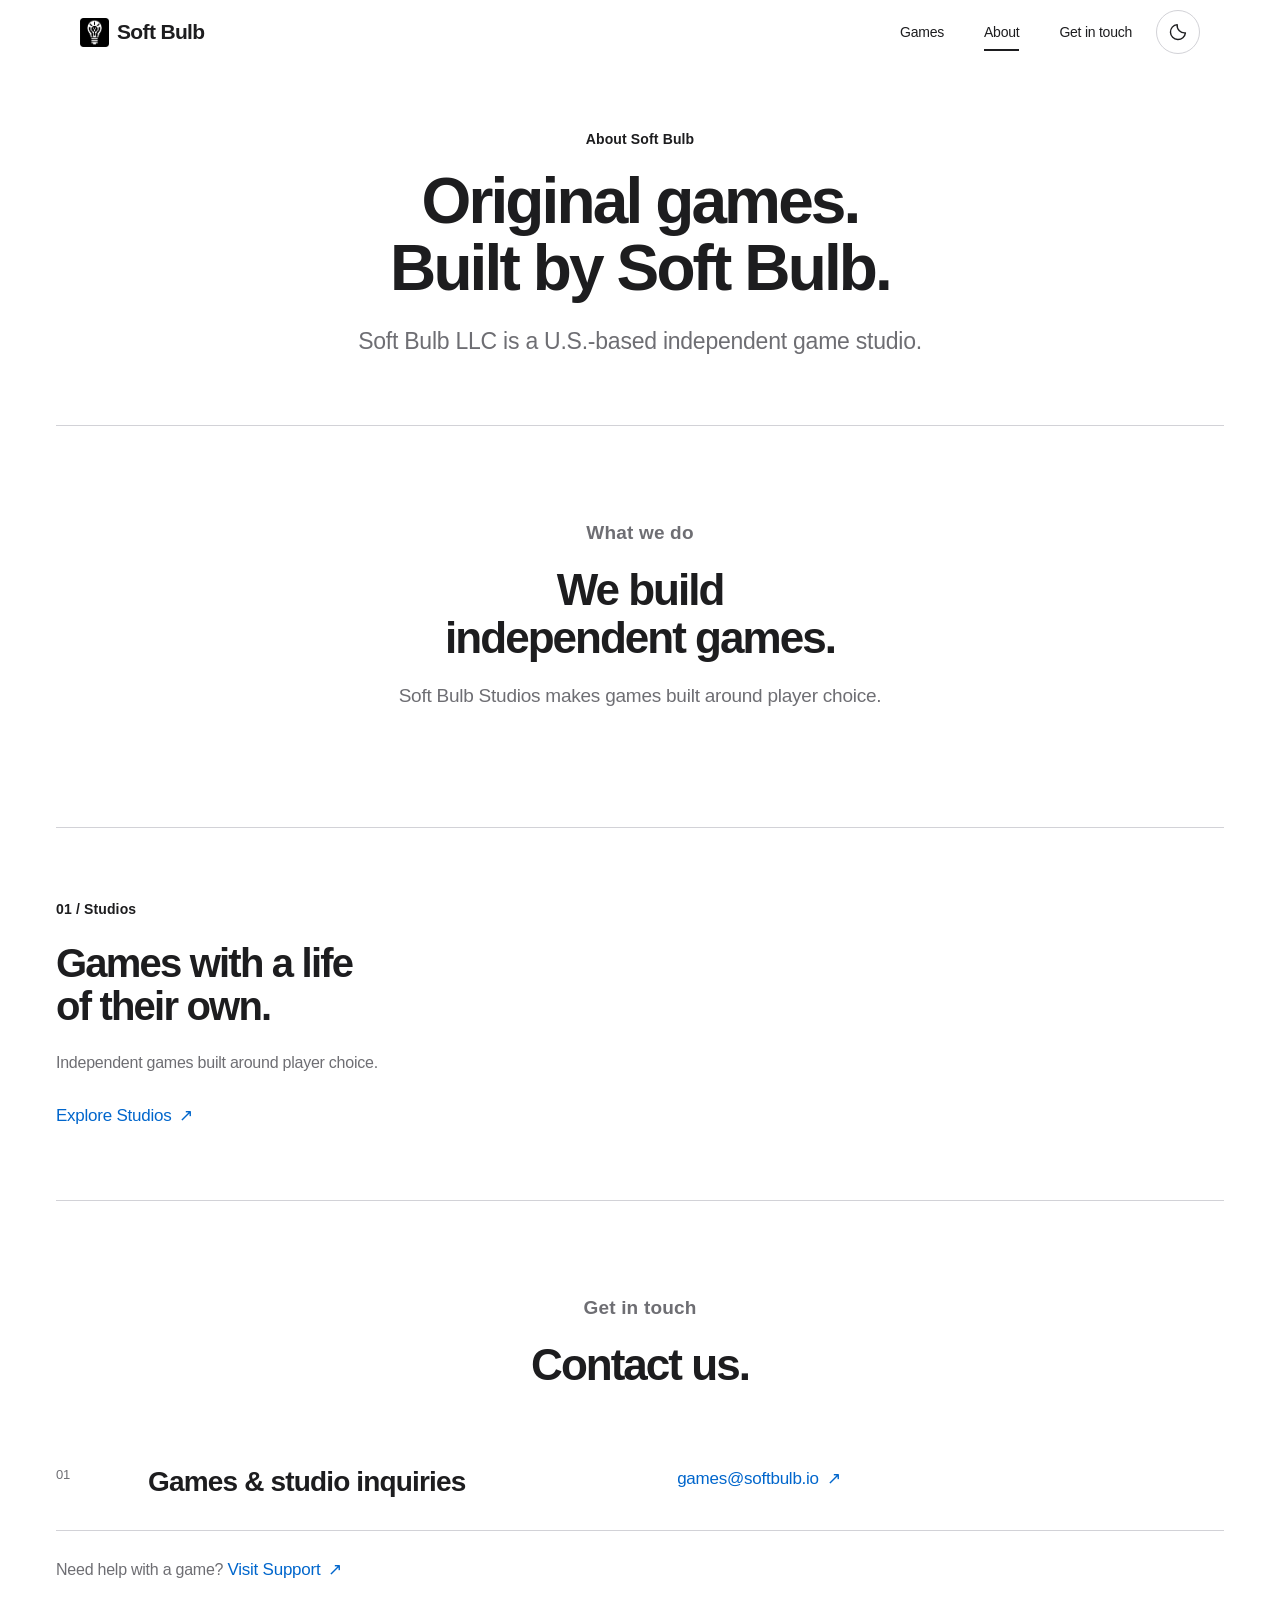
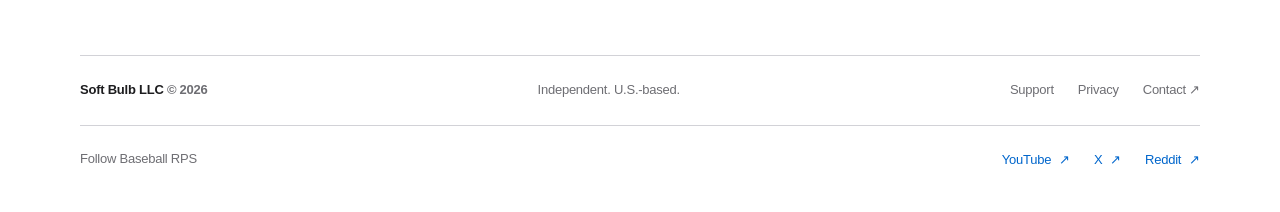
==== commit 60dab66e: "Update homepage, navigation, and About page Co-Authored-By: Claude Opus 5.5 <noreply@anthropic.com>" ====
--- a/about/index.html
+++ b/about/index.html
@@ -1,4 +1,4 @@
 <!doctype html>
-<html lang="en"><head><meta charset="utf-8"><meta name="viewport" content="width=device-width,initial-scale=1"><title>About | Soft Bulb</title><script src="../theme.js?v=20260926-1"></script><meta name="description" content="Soft Bulb Studios creates original games. Soft Bulb Systems provides practical data, reporting, automation and AI consulting."><meta name="theme-color" content="#fafbfc"><link rel="icon" href="../images/soft-bulb-logo-transparent.png"><link rel="stylesheet" href="../style.css"><meta property="og:image" content="https://softbulb.io/og.png"><link rel="stylesheet" href="../theme.css?v=20261105-1"></head>
-<body class="theme-main"><a class="skip" href="#main">Skip to content</a><header class="site-header wrap"><a class="brand" href="../index.html" aria-label="Soft Bulb home"><img src="../images/soft-bulb-logo-transparent.png" alt="" width="38" height="38">Soft Bulb</a><nav class="nav" aria-label="Main navigation"><a href="../games/index.html">Games</a><a href="../consulting/index.html">Consulting</a><a href="../about/index.html" aria-current="page">About</a><a class="nav-contact" href="../about/index.html#contact">Get in touch <span class="arrow" aria-hidden="true">↗</span></a></nav><button class="theme-toggle" data-theme-toggle type="button" aria-label="Switch to dark mode" title="Switch to dark mode" hidden><svg class="theme-moon" width="20" height="20" viewBox="0 0 24 24" fill="none" stroke="currentColor" stroke-width="1.7" stroke-linecap="round" stroke-linejoin="round" aria-hidden="true"><path d="M20.9 13a9 9 0 0 1-9.9-9.9A9 9 0 1 0 20.9 13Z"/></svg><svg class="theme-sun" width="20" height="20" viewBox="0 0 24 24" fill="none" stroke="currentColor" stroke-width="1.7" stroke-linecap="round" aria-hidden="true"><circle cx="12" cy="12" r="4"/><path d="M12 2v2m0 16v2M2 12h2m16 0h2M5 5l1.5 1.5m11 11L19 19M5 19l1.5-1.5m11-11L19 5"/></svg></button><details class="mobile-menu"><summary>Menu</summary><nav aria-label="Mobile navigation"><a href="../games/index.html">Games</a><a href="../consulting/index.html">Consulting</a><a href="../about/index.html" aria-current="page">About</a><a class="nav-contact" href="../about/index.html#contact">Get in touch <span class="arrow" aria-hidden="true">↗</span></a></nav></details></header>
-<main id="main"><div class="wrap"><section class="page-intro"><p class="eyebrow">About Soft Bulb</p><h1>Games and systems.<br>Built by Soft Bulb.</h1><p class="lead">Soft Bulb LLC is a U.S.-based games and data consulting company.</p></section><section class="section"><div class="section-heading"><p class="eyebrow">What connects our work</p><div><h2>We build games<br>and business tools.</h2><p>Studios makes independent games. Systems helps teams organize data and reduce manual work.</p></div></div></section><div class="two-col section"><article><p class="eyebrow">01 / Studios</p><h2 style="margin:22px 0">Games with a life<br>of their own.</h2><p class="muted">Independent games built around player choice.</p><div class="actions"><a class="text-link" href="../games/index.html">Explore Studios <span class="arrow" aria-hidden="true">↗</span></a></div></article><article><p class="eyebrow">02 / Systems</p><h2 style="margin:22px 0">Tools for<br>everyday work.</h2><p class="muted">Data analysis, reporting, automation, and AI for growing teams.</p><div class="actions"><a class="text-link" href="../consulting/index.html">Explore Systems <span class="arrow" aria-hidden="true">↗</span></a></div></article></div><section class="section" id="contact"><div class="section-heading"><p class="eyebrow">Get in touch</p><h2>Contact us.</h2></div><div class="row-list"><article class="service-row"><span class="num">01</span><h3>Games &amp; studio inquiries</h3><p><a class="text-link" href="mailto:games@softbulb.io">games@softbulb.io <span class="arrow" aria-hidden="true">↗</span></a></p></article><article class="service-row"><span class="num">02</span><h3>Data &amp; consulting projects</h3><p><a class="text-link" href="mailto:consulting@softbulb.io?subject=Consulting%20inquiry">consulting@softbulb.io <span class="arrow" aria-hidden="true">↗</span></a></p></article></div><p style="margin-top:26px" class="muted">Need help with a game? <a class="text-link" href="../support/index.html">Visit Support <span class="arrow" aria-hidden="true">↗</span></a></p></section></div></main><footer class="footer wrap"><span class="footer-name">Soft Bulb LLC <span class="muted">© 2026</span></span><span>Independent. U.S.-based.</span><nav class="footer-links" aria-label="Footer navigation"><a href="../support/index.html">Support</a><a href="../privacy/index.html">Privacy</a><a href="mailto:contact@softbulb.io">Contact <span class="arrow" aria-hidden="true">↗</span></a></nav><nav class="footer-social" aria-label="Baseball RPS social media"><span>Follow Baseball RPS</span><a class="text-link" href="https://www.youtube.com/@BaseballRPS" target="_blank" rel="noopener noreferrer">YouTube <span class="arrow" aria-hidden="true">↗</span></a><a class="text-link" href="https://x.com/baseballRPS" target="_blank" rel="noopener noreferrer">X <span class="arrow" aria-hidden="true">↗</span></a><a class="text-link" href="https://www.reddit.com/r/BaseballRPS/" target="_blank" rel="noopener noreferrer">Reddit <span class="arrow" aria-hidden="true">↗</span></a></nav></footer></body></html>+<html lang="en"><head><meta charset="utf-8"><meta name="viewport" content="width=device-width,initial-scale=1"><title>About | Soft Bulb</title><script src="../theme.js?v=20260926-1"></script><meta name="description" content="Soft Bulb Studios creates original games."><meta name="theme-color" content="#fafbfc"><link rel="icon" href="../images/soft-bulb-logo-transparent.png"><link rel="stylesheet" href="../style.css"><meta property="og:image" content="https://softbulb.io/og.png"><link rel="stylesheet" href="../theme.css?v=20261105-1"></head>
+<body class="theme-main"><a class="skip" href="#main">Skip to content</a><header class="site-header wrap"><a class="brand" href="../index.html" aria-label="Soft Bulb home"><img src="../images/soft-bulb-logo-transparent.png" alt="" width="38" height="38">Soft Bulb</a><nav class="nav" aria-label="Main navigation"><a href="../games/index.html">Games</a><a href="../about/index.html" aria-current="page">About</a><a class="nav-contact" href="../about/index.html#contact">Get in touch <span class="arrow" aria-hidden="true">↗</span></a></nav><button class="theme-toggle" data-theme-toggle type="button" aria-label="Switch to dark mode" title="Switch to dark mode" hidden><svg class="theme-moon" width="20" height="20" viewBox="0 0 24 24" fill="none" stroke="currentColor" stroke-width="1.7" stroke-linecap="round" stroke-linejoin="round" aria-hidden="true"><path d="M20.9 13a9 9 0 0 1-9.9-9.9A9 9 0 1 0 20.9 13Z"/></svg><svg class="theme-sun" width="20" height="20" viewBox="0 0 24 24" fill="none" stroke="currentColor" stroke-width="1.7" stroke-linecap="round" aria-hidden="true"><circle cx="12" cy="12" r="4"/><path d="M12 2v2m0 16v2M2 12h2m16 0h2M5 5l1.5 1.5m11 11L19 19M5 19l1.5-1.5m11-11L19 5"/></svg></button><details class="mobile-menu"><summary>Menu</summary><nav aria-label="Mobile navigation"><a href="../games/index.html">Games</a><a href="../about/index.html" aria-current="page">About</a><a class="nav-contact" href="../about/index.html#contact">Get in touch <span class="arrow" aria-hidden="true">↗</span></a></nav></details></header>
+<main id="main"><div class="wrap"><section class="page-intro"><p class="eyebrow">About Soft Bulb</p><h1>Original games.<br>Built by Soft Bulb.</h1><p class="lead">Soft Bulb LLC is a U.S.-based independent game studio.</p></section><section class="section"><div class="section-heading"><p class="eyebrow">What we do</p><div><h2>We build<br>independent games.</h2><p>Soft Bulb Studios makes games built around player choice.</p></div></div></section><div class="two-col section"><article><p class="eyebrow">01 / Studios</p><h2 style="margin:22px 0">Games with a life<br>of their own.</h2><p class="muted">Independent games built around player choice.</p><div class="actions"><a class="text-link" href="../games/index.html">Explore Studios <span class="arrow" aria-hidden="true">↗</span></a></div></article></div><section class="section" id="contact"><div class="section-heading"><p class="eyebrow">Get in touch</p><h2>Contact us.</h2></div><div class="row-list"><article class="service-row"><span class="num">01</span><h3>Games &amp; studio inquiries</h3><p><a class="text-link" href="mailto:games@softbulb.io">games@softbulb.io <span class="arrow" aria-hidden="true">↗</span></a></p></article></div><p style="margin-top:26px" class="muted">Need help with a game? <a class="text-link" href="../support/index.html">Visit Support <span class="arrow" aria-hidden="true">↗</span></a></p></section></div></main><footer class="footer wrap"><span class="footer-name">Soft Bulb LLC <span class="muted">© 2026</span></span><span>Independent. U.S.-based.</span><nav class="footer-links" aria-label="Footer navigation"><a href="../support/index.html">Support</a><a href="../privacy/index.html">Privacy</a><a href="mailto:contact@softbulb.io">Contact <span class="arrow" aria-hidden="true">↗</span></a></nav><nav class="footer-social" aria-label="Baseball RPS social media"><span>Follow Baseball RPS</span><a class="text-link" href="https://www.youtube.com/@BaseballRPS" target="_blank" rel="noopener noreferrer">YouTube <span class="arrow" aria-hidden="true">↗</span></a><a class="text-link" href="https://x.com/baseballRPS" target="_blank" rel="noopener noreferrer">X <span class="arrow" aria-hidden="true">↗</span></a><a class="text-link" href="https://www.reddit.com/r/BaseballRPS/" target="_blank" rel="noopener noreferrer">Reddit <span class="arrow" aria-hidden="true">↗</span></a></nav></footer></body></html>
--- a/theme.css
+++ b/theme.css
@@ -105,3 +105,4 @@
 .footer-links{flex-wrap:wrap}
 @media(max-width:900px){.rps-community{gap:36px}.sb-community-grid{gap:32px}}
 @media(max-width:760px){.rps-hero,.rps-community,.sb-community-grid{grid-template-columns:1fr}.rps-artwork{border-radius:16px}.rps-community{gap:30px}.rps-character{max-width:270px}.rps-community h2{font-size:34px}.rps-community p:not(.eyebrow){font-size:18px}.footer-social{gap:8px 22px}.footer-social>span{width:100%;margin:0}.footer-social .text-link{min-height:40px}.section-label{gap:14px;align-items:flex-start}.section-label>span:last-child{text-align:right}}
+.sb-gateways-single.wrap{grid-template-columns:minmax(0,560px);justify-content:center}
